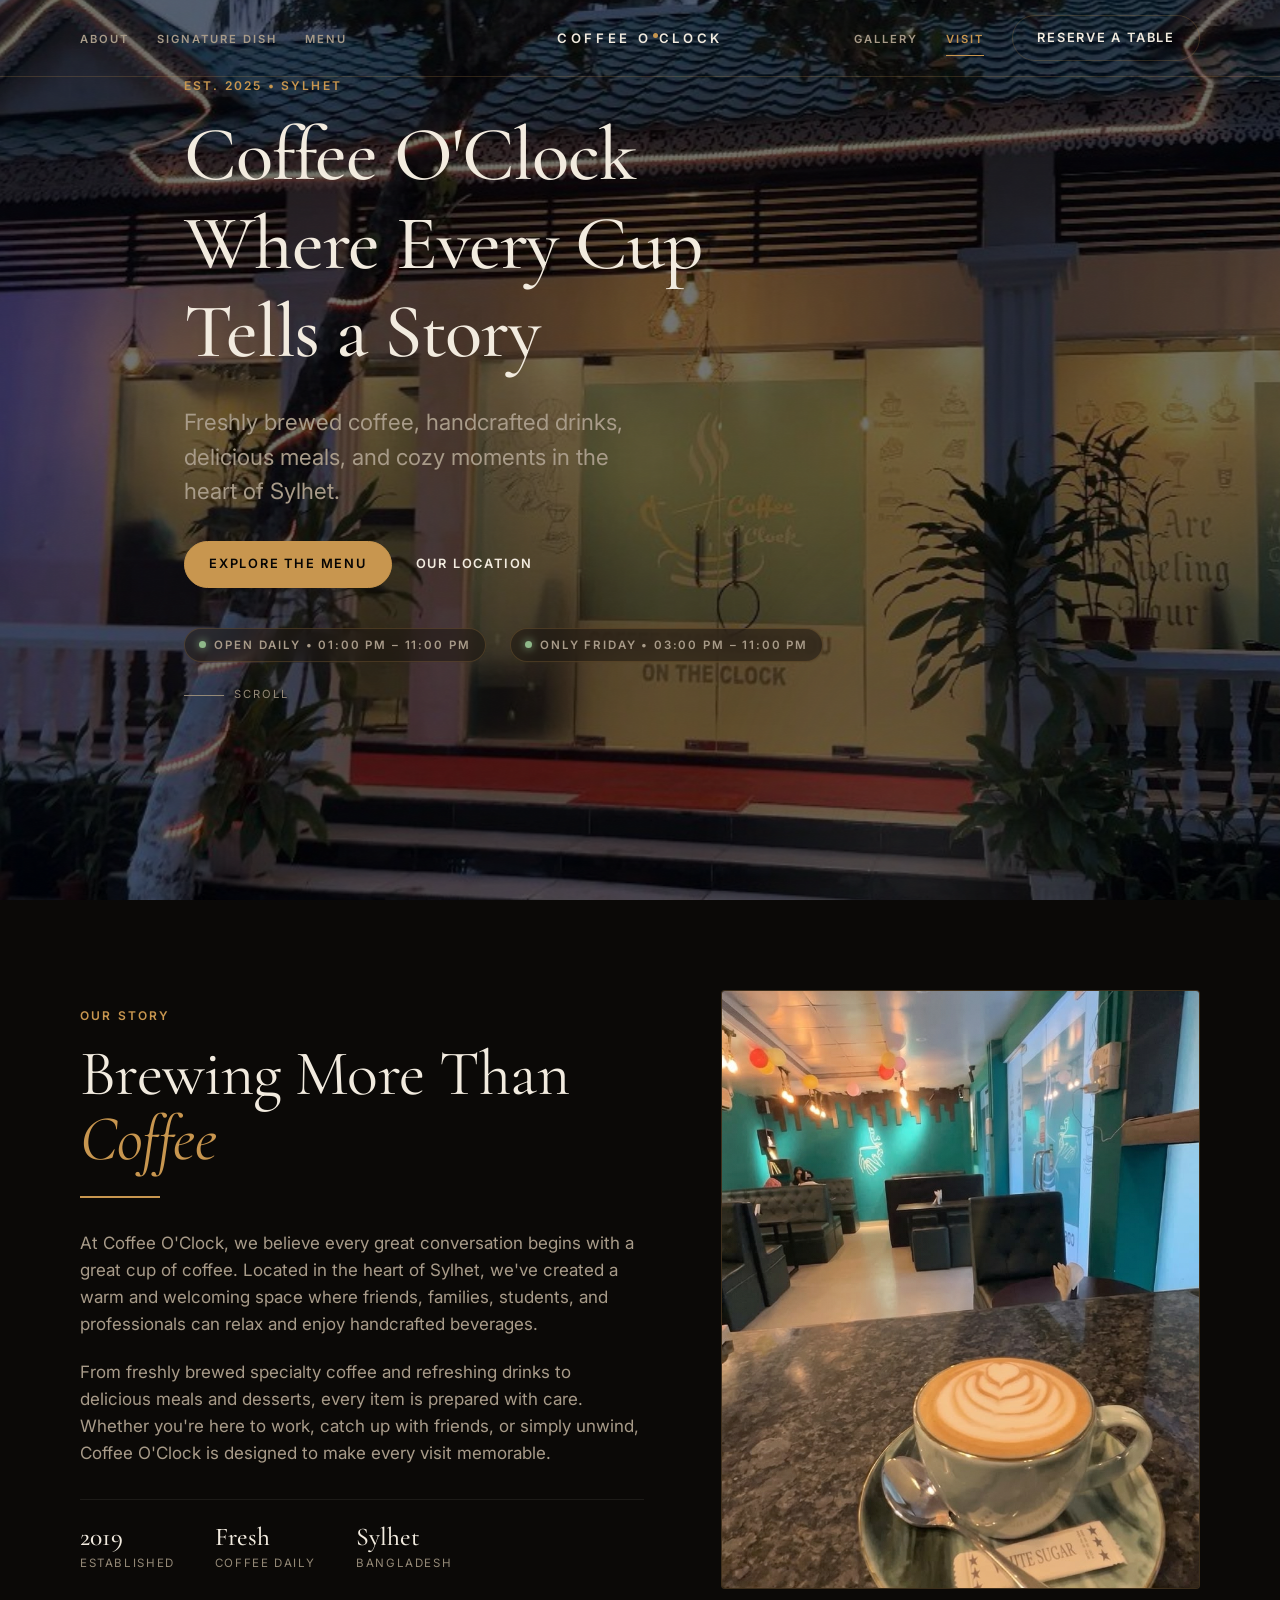
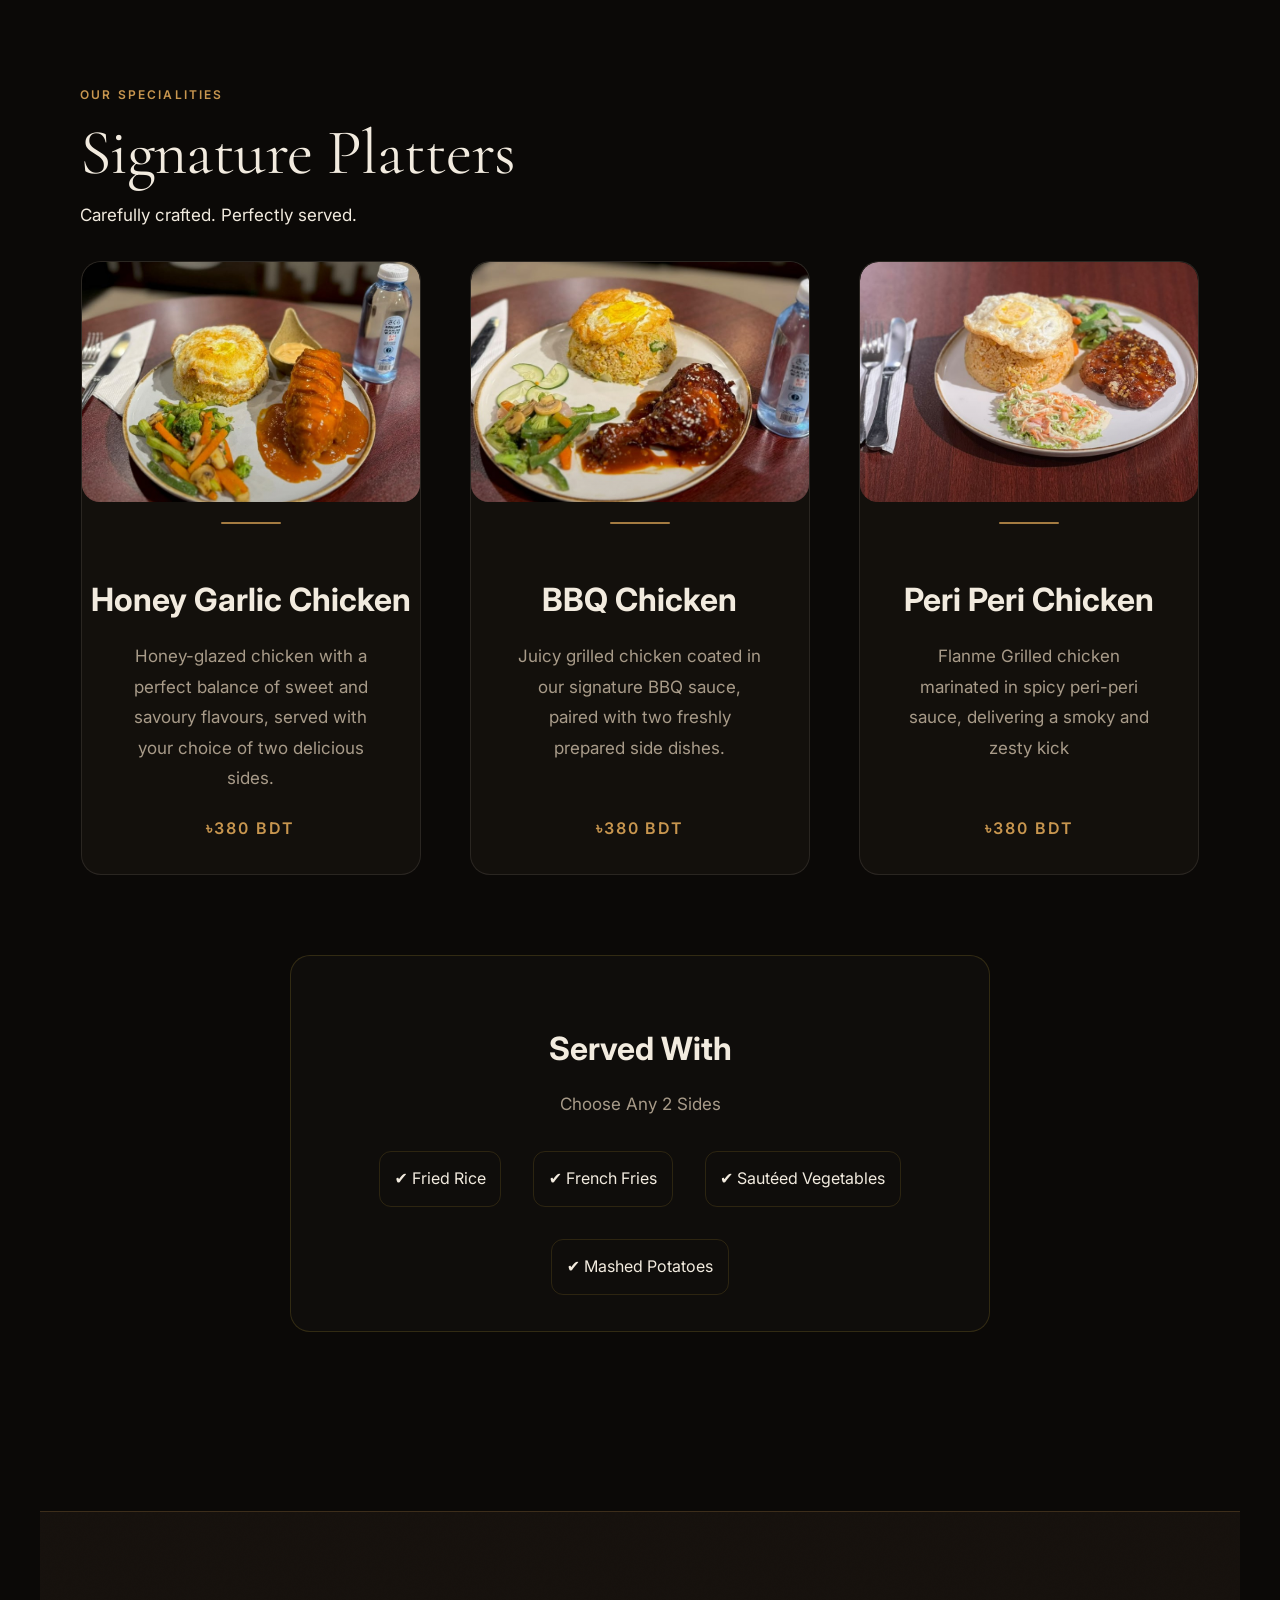
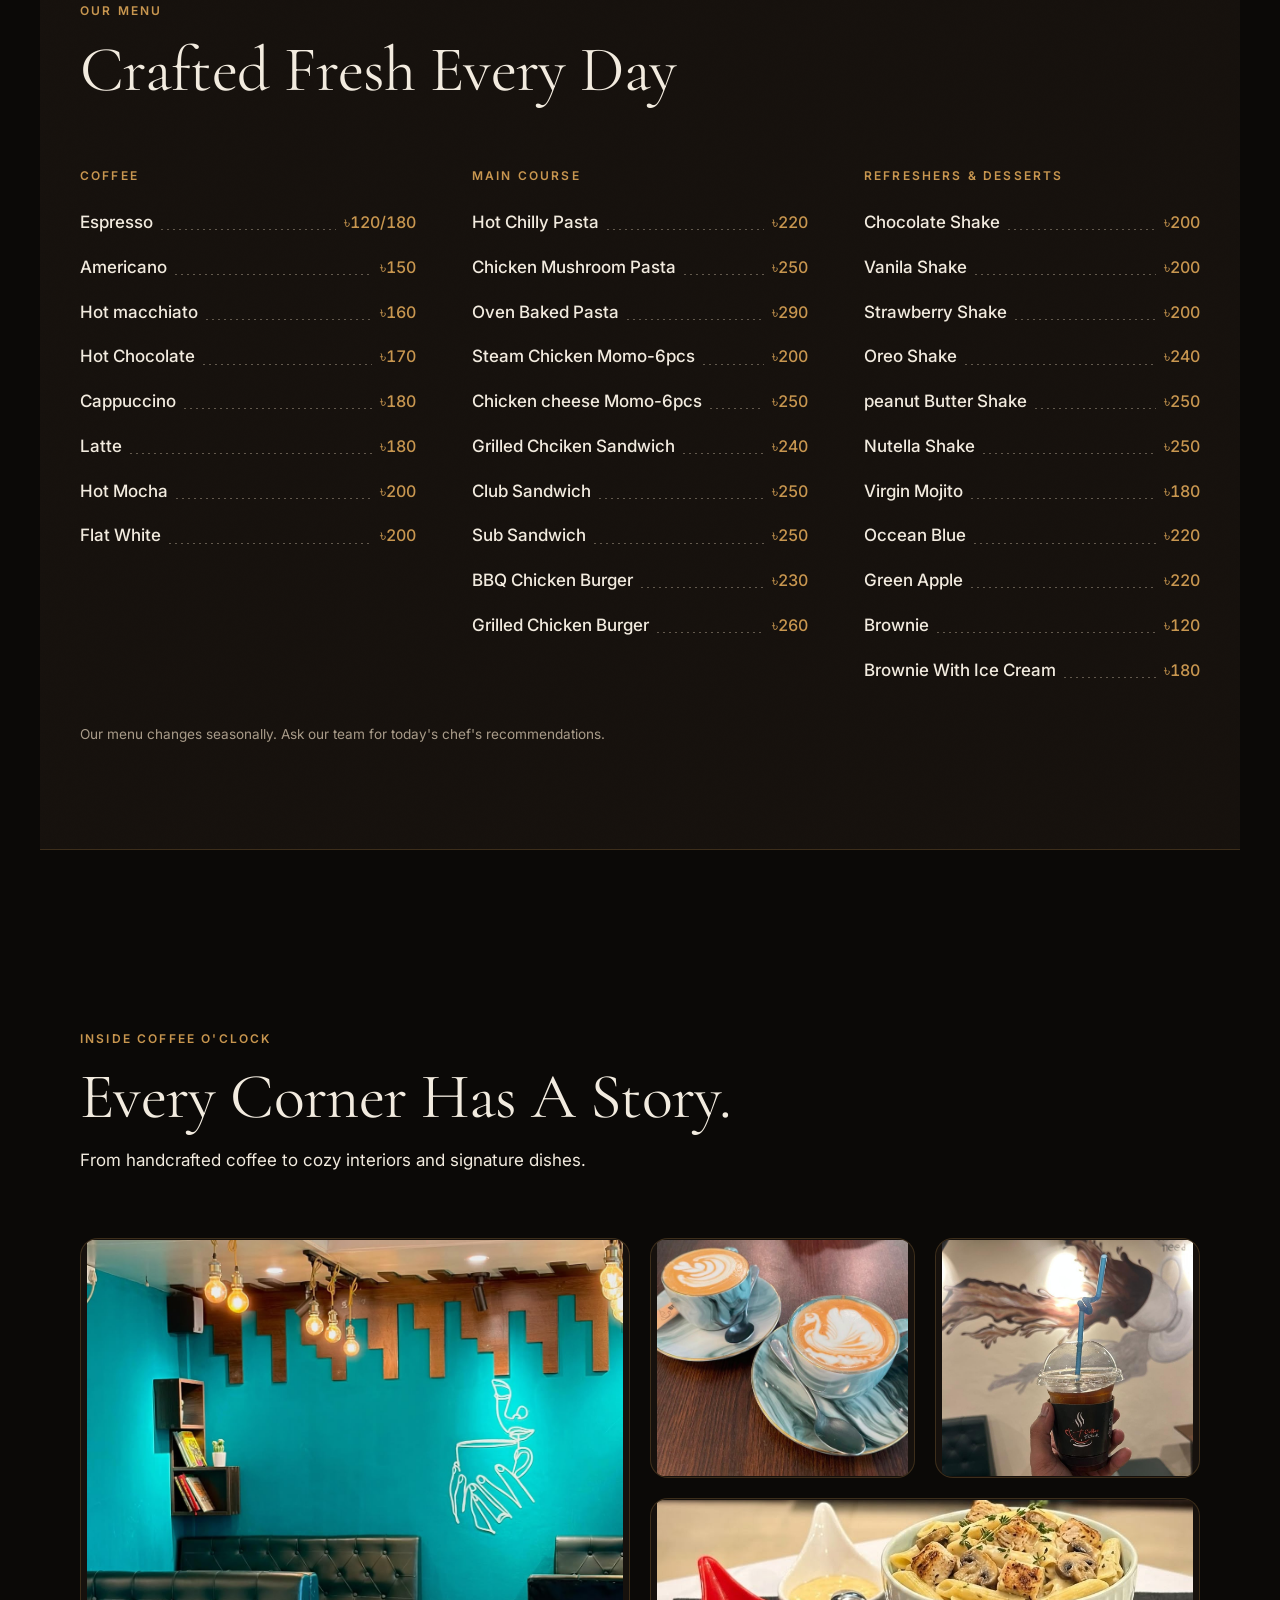
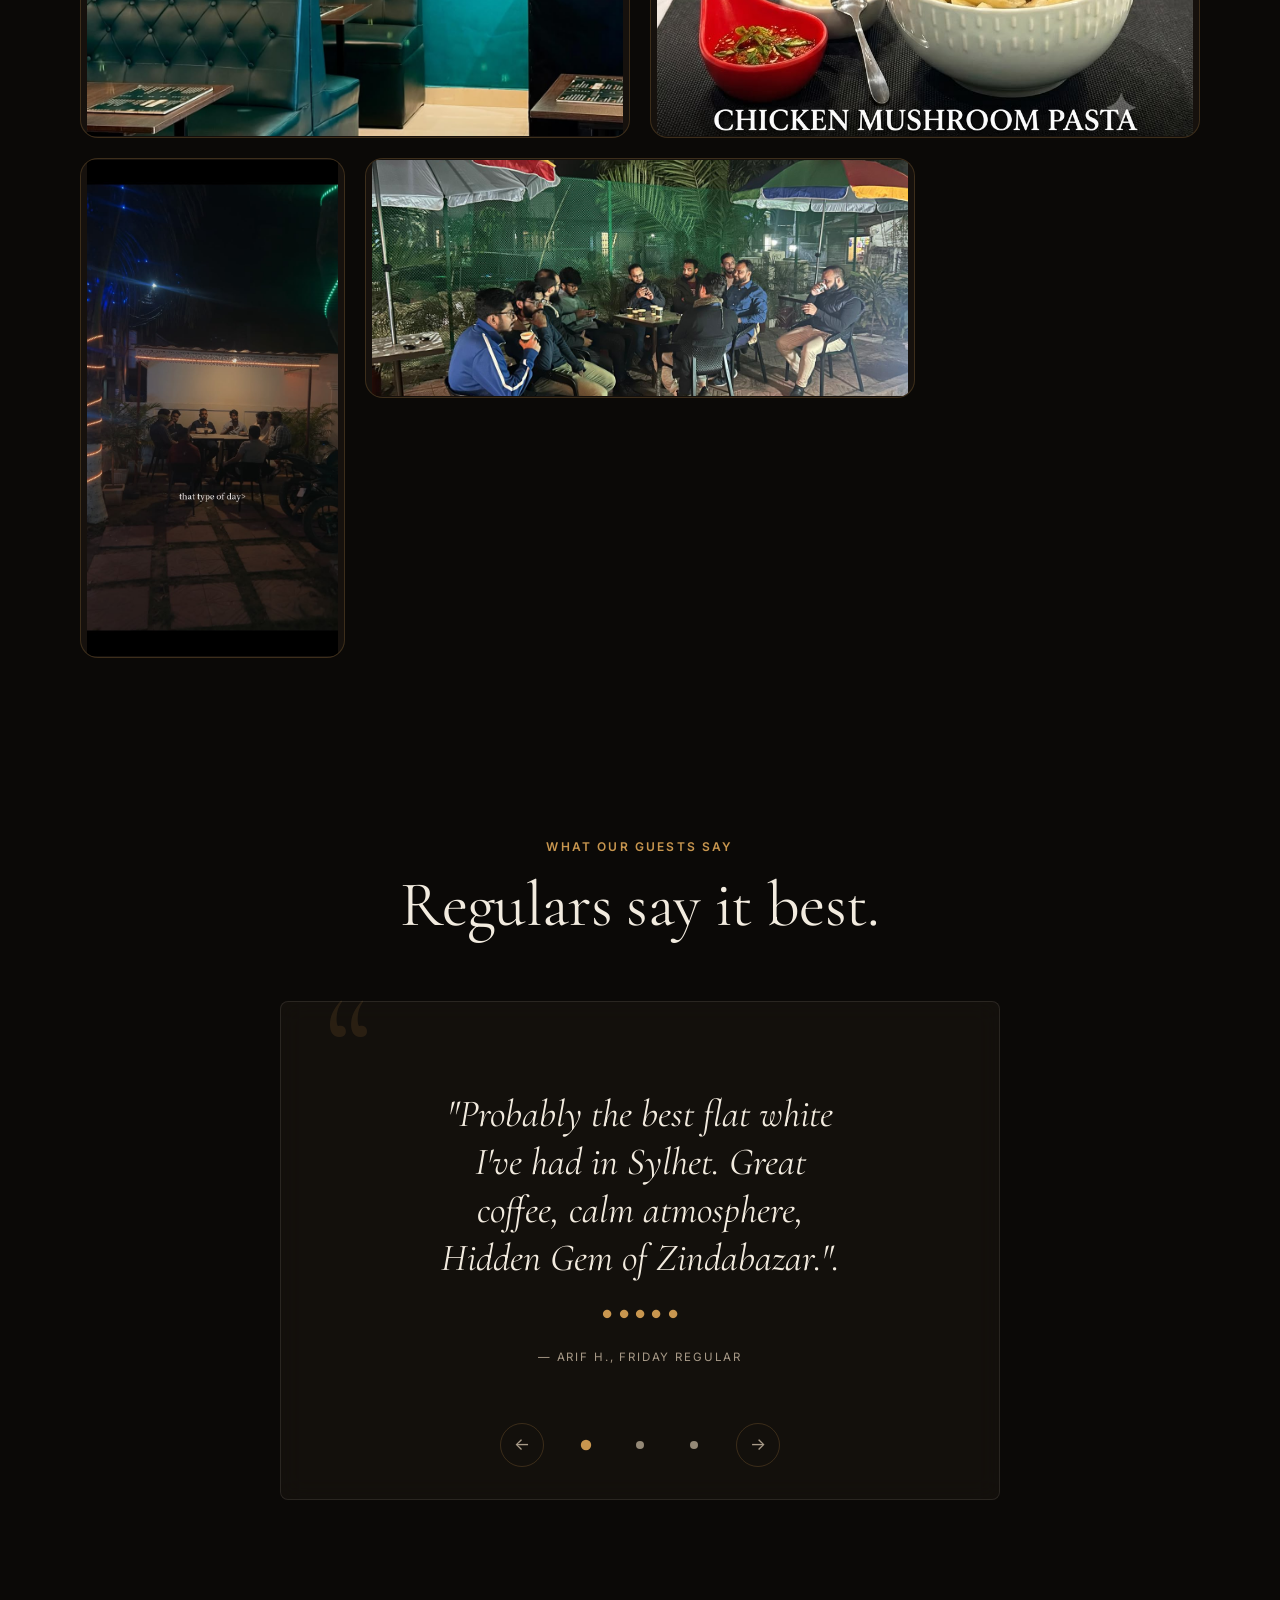
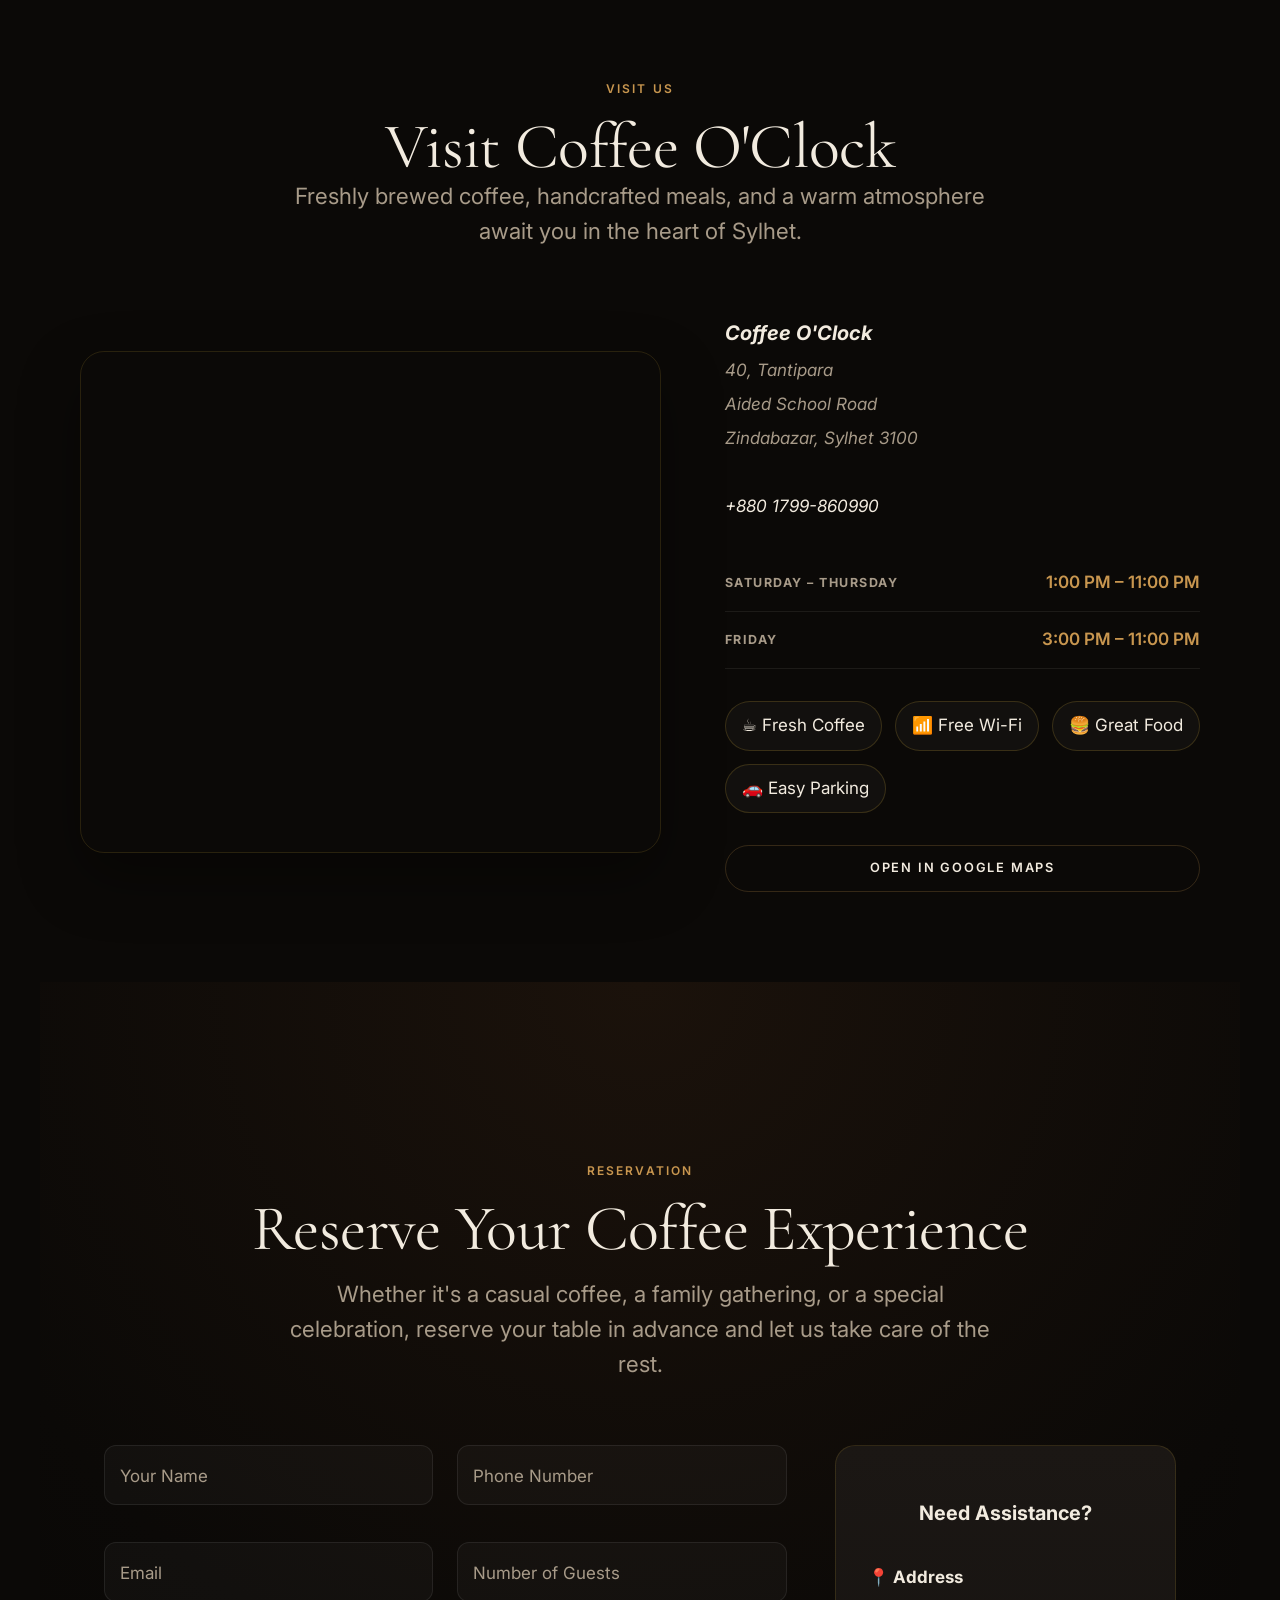
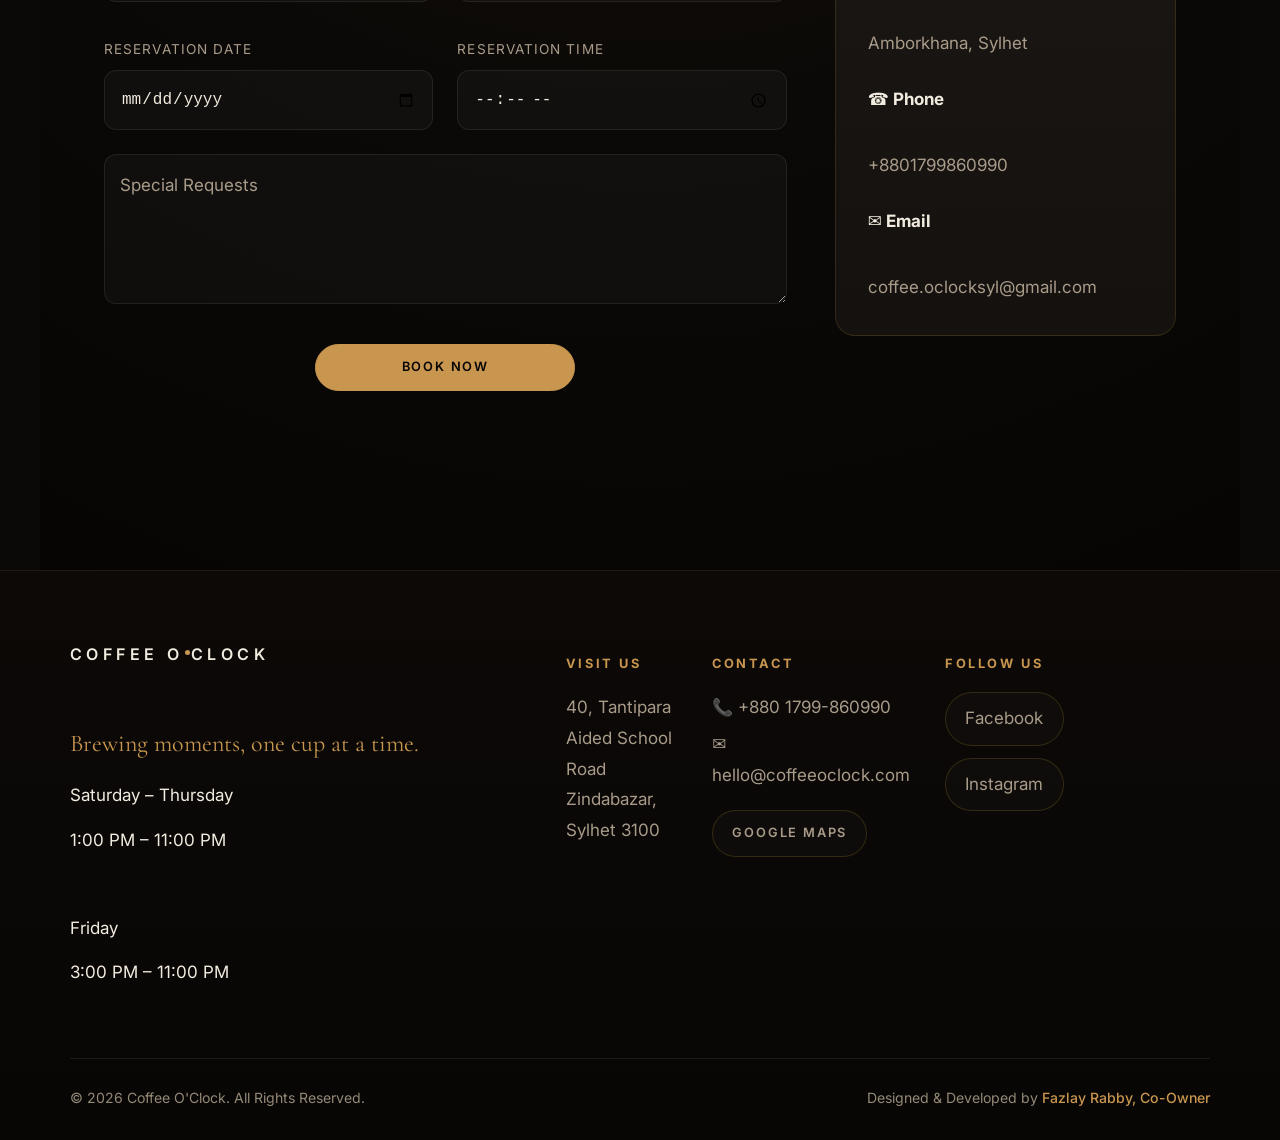
==== index.html @ 4a6258a3 "Add files via upload" ====
<!doctype html>
<html lang="en" class="no-js">

<head>
  <meta charset="utf-8">
  <meta name="viewport" content="width=device-width, initial-scale=1">

  <!-- Add 'js' class as early as possible so reveal styles only hide-before-reveal when JS is on -->
  <script>document.documentElement.classList.remove('no-js'); document.documentElement.classList.add('js');</script>
  <title>Coffee O'Clock — Single-Origin Slow Bar in Sylhet | Open Till 11:00 AM </title>
  <meta name="description"
    content="A low-light slow bar in Sylhet pouring single-origin coffee by hand. Espresso, reserve pour-overs, and pastry — open till 11:00am.">
  <meta name="keywords" content="coffee, single origin, espresso, pour over, slow bar, specialty coffee, café">
  <meta name="author" content="Coffee O'Clock">
  <meta name="robots" content="index,follow">
  <link rel="canonical" href="https://coffeeoclock.example/">
  <meta name="theme-color" content="#0B0907">

  <!-- Open Graph -->
  <meta property="og:type" content="website">
  <meta property="og:title" content="Coffee O'Clock — Single-Origin Slow Bar in Sylhet">
  <meta property="og:description"
    content="A low-light slow bar in Sylhet pouring single-origin coffee by hand. Espresso, reserve pour-overs, and pastry — open till midnight.">
  <meta property="og:site_name" content="Coffee O'Clock">
  <meta property="og:locale" content="en_US">
  <meta property="og:url" content="https://coffeeoclock.example/">
  <!-- OWNER: supply a same-origin social share image at this path (1200x630). No remote dependency embedded. -->
  <meta property="og:image" content="https://coffeeoclock.example/social-card.jpg">

  <!-- Twitter Card -->
  <meta name="twitter:card" content="summary_large_image">
  <meta name="twitter:title" content="Coffee O'Clock — Single-Origin Slow Bar in Sylhet">
  <meta name="twitter:description"
    content="A low-light slow bar in Sylhet pouring single-origin coffee by hand. Open till midnight.">
  <!-- OWNER: same image path as og:image -->
  <meta name="twitter:image" content="https://coffeeoclock.example/social-card.jpg">

  <!-- Fonts: preconnect required, single combined stylesheet -->
  <link rel="preconnect" href="https://fonts.googleapis.com">
  <link rel="preconnect" href="https://fonts.gstatic.com" crossorigin>
  <link rel="stylesheet"
    href="https://fonts.googleapis.com/css2?family=Cormorant+Garamond:ital,wght@0,300;0,400;0,500;1,400;1,500&family=Inter:wght@400;500;600&display=swap">

  <link rel="stylesheet" href="styles.css">
  <!-- JSON-LD structured data: CafeOrCoffeeShop. Hours mirror the visible table exactly. -->
  <script type="application/ld+json">
  {
    "@context": "https://schema.org",
    "@type": "CafeOrCoffeeShop",
    "name": "Coffee O'Clock",
    "image": "https://coffeeoclock.example/social-card.jpg",
    "url": "https://coffeeoclock.example/",
    "telephone": "01759796669",
    "priceRange": "$$",
    "servesCuisine": "Coffee",
    "address": {
      "@type": "PostalAddress",
      "streetAddress": " 40-Tantipara, Zindabazar, Sylhet",
      "addressLocality": "Sylhet",
      "addressRegion": "Zindabazar",
      "postalCode": "3100",
      "addressCountry": "Bangladesh"
    },
    "geo": {
      "@type": "GeoCoordinates",
      "latitude": 45.5202,
      "longitude": -122.6742
    },
    "openingHoursSpecification": [
      { "@type": "OpeningHoursSpecification", "dayOfWeek": ["Monday","Tuesday","Wednesday","Thursday"], "opens": "07:00", "closes": "24:00" },
      { "@type": "OpeningHoursSpecification", "dayOfWeek": "Friday", "opens": "07:00", "closes": "01:00" },
      { "@type": "OpeningHoursSpecification", "dayOfWeek": "Saturday", "opens": "08:00", "closes": "01:00" },
      { "@type": "OpeningHoursSpecification", "dayOfWeek": "Sunday", "opens": "08:00", "closes": "22:00" }
    ],
    "aggregateRating": {
      "@type": "AggregateRating",
      "ratingValue": "4.9",
      "reviewCount": "218"
    },
    "hasMenu": {
      "@type": "Menu",
      "hasMenuSection": [
        {
          "@type": "MenuSection",
          "name": "Espresso",
          "hasMenuItem": [
            { "@type": "MenuItem", "name": "Espresso", "offers": { "@type": "Offer", "price": "3.50", "priceCurrency": "USD" } },
            { "@type": "MenuItem", "name": "Cortado", "offers": { "@type": "Offer", "price": "4.00", "priceCurrency": "USD" } },
            { "@type": "MenuItem", "name": "Cappuccino", "offers": { "@type": "Offer", "price": "4.25", "priceCurrency": "USD" } },
            { "@type": "MenuItem", "name": "Amber Flat White", "offers": { "@type": "Offer", "price": "5.25", "priceCurrency": "USD" } }
          ]
        },
        {
          "@type": "MenuSection",
          "name": "Brew Bar",
          "hasMenuItem": [
            { "@type": "MenuItem", "name": "Batch Brew", "offers": { "@type": "Offer", "price": "3.75", "priceCurrency": "USD" } },
            { "@type": "MenuItem", "name": "Reserve Pour-Over", "offers": { "@type": "Offer", "price": "7.00", "priceCurrency": "USD" } },
            { "@type": "MenuItem", "name": "Cold Brew, 24-hour", "offers": { "@type": "Offer", "price": "5.00", "priceCurrency": "USD" } },
            { "@type": "MenuItem", "name": "Nitro Cold Brew", "offers": { "@type": "Offer", "price": "5.75", "priceCurrency": "USD" } }
          ]
        },
        {
          "@type": "MenuSection",
          "name": "Pastry",
          "hasMenuItem": [
            { "@type": "MenuItem", "name": "Cardamom Bun", "offers": { "@type": "Offer", "price": "4.50", "priceCurrency": "USD" } },
            { "@type": "MenuItem", "name": "Dark Chocolate Rye Cookie", "offers": { "@type": "Offer", "price": "3.50", "priceCurrency": "USD" } },
            { "@type": "MenuItem", "name": "Almond Croissant", "offers": { "@type": "Offer", "price": "4.75", "priceCurrency": "USD" } },
            { "@type": "MenuItem", "name": "Burnt Basque Cheesecake", "offers": { "@type": "Offer", "price": "6.00", "priceCurrency": "USD" } }
          ]
        }
      ]
    }
  }
  </script>
</head>

<body>
  <!-- Skip link: first focusable element -->
  <a class="skip-link" href="#main">Skip to content</a>

  <!-- ============================== NAV ============================== -->
  <header class="site-header" id="site-header">
    <nav class="nav" aria-label="Primary">
      <ul class="nav__links nav__links--left">
        <li><a class="nav__link" href="#about" data-spy="about">About</a></li>
        <li><a class="nav__link" href="#drinks" data-spy="drinks">Signature Dish</a></li>
        <li><a class="nav__link" href="#menu" data-spy="menu">Menu</a></li>
      </ul>

      <a class="wordmark" href="#hero" aria-label="Coffee O'Clock — home">
        COFFEE O<span class="wordmark__dot" aria-hidden="true"></span>CLOCK
      </a>

      <ul class="nav__links nav__links--right">
        <li><a class="nav__link" href="#gallery" data-spy="gallery">Gallery</a></li>
        <li><a class="nav__link" href="#location" data-spy="location">Visit</a></li>
        <li><a class="btn btn--ghost nav__cta" href="#contact">Reserve a table</a></li>
      </ul>

      <!-- Mobile hamburger -->
      <button class="hamburger" id="hamburger" aria-label="Main menu" aria-expanded="false" aria-controls="mobile-menu">
        <span class="hamburger__bar" aria-hidden="true"></span>
        <span class="hamburger__bar" aria-hidden="true"></span>
        <span class="hamburger__bar" aria-hidden="true"></span>
      </button>
    </nav>
  </header>

  <!-- Mobile menu overlay -->
  <div class="mobile-menu" id="mobile-menu" role="dialog" aria-modal="true" aria-label="Main menu" hidden>
    <nav class="mobile-menu__nav" aria-label="Mobile">
      <a class="mobile-menu__link" href="#about">About</a>
      <a class="mobile-menu__link" href="#drinks">Drinks</a>
      <a class="mobile-menu__link" href="#menu">Menu</a>
      <a class="mobile-menu__link" href="#gallery">Gallery</a>
      <a class="mobile-menu__link" href="#location">Visit</a>
      <a class="btn btn--ghost mobile-menu__cta" href="#contact">Reserve a table</a>
    </nav>
  </div>

  <main id="main">
    <!-- ============================== HERO ============================== -->
    <section class="hero" id="hero" aria-labelledby="hero-title">
      <!-- OWNER: drop a full-bleed low-key photo of a backlit espresso pour as a fixed bg layer
           BEHIND .hero__grain (e.g. add a .hero__photo div with background-image); keep the grain on top -->
      <div class="hero__bg" aria-hidden="true">
        <div class="hero__floor"></div>
        <div class="hero__bloom" data-parallax="0.18"></div>
        <div class="hero__steam" data-parallax="0.42"></div>
        <div class="hero__grain"></div>
      </div>

      <div class="hero__inner" data-parallax="1">
        <p class="eyebrow reveal">EST. 2025 • SYLHET</p>
        <h1 class="hero__title" id="hero-title">

          <span class="reveal" style="--i:1">
            <span>Coffee O'Clock</span>
            <span>Where Every Cup</span>
            <span>Tells a Story</span>

        </h1>
        <p class="hero__lead lead reveal" style="--i:3">
          Freshly brewed coffee, handcrafted drinks, delicious meals,
          and cozy moments in the heart of Sylhet.
        </p>
        <div class="hero__actions reveal" style="--i:5">
          <a class="btn btn--fill" href="#menu">Explore the menu</a>
          <a class="btn btn--underline" href="#location">Our Location</a>
        </div>
        <div class="hero__cue reveal" style="--i:6">
          <span class="status-pill"><span class="status-pill__dot" aria-hidden="true"></span>Open Daily • 01:00 PM –
            11:00 PM </span>
          <span class="status-pill"><span class="status-pill__dot" aria-hidden="true"></span>Only Friday • 03:00 PM –
            11:00 PM </span>
          <span class="scroll-cue"><span class="scroll-cue__line" aria-hidden="true"></span>Scroll</span>
        </div>
      </div>
    </section>

    <!-- ============================== ABOUT ============================== -->
    <section class="about section" id="about" aria-labelledby="about-title">
      <div class="about__grid">
        <div class="about__text">
          <p class="eyebrow reveal">OUR STORY</p>
          <h2 class="about__title h2 reveal" id="about-title">
            Brewing More Than <em class="accent">Coffee</em>
          </h2>
          <div class="about__divider reveal"></div>
          <p class="body reveal">
            At Coffee O'Clock, we believe every great conversation begins with a great cup of coffee. Located in the
            heart of Sylhet, we've created a warm and welcoming space where friends, families, students, and
            professionals can relax and enjoy handcrafted beverages.
          </p>
          <p class="body reveal">
            From freshly brewed specialty coffee and refreshing drinks to delicious meals and desserts, every item is
            prepared with care. Whether you're here to work, catch up with friends, or simply unwind, Coffee O'Clock is
            designed to make every visit memorable.
          </p>
          <ul class="about__stats reveal">

            <li>
              <span class="about__stat-num">2019</span>
              <span class="about__stat-label">Established</span>
            </li>

            <li>
              <span class="about__stat-num">Fresh</span>
              <span class="about__stat-label">Coffee Daily</span>
            </li>

            <li>
              <span class="about__stat-num">Sylhet</span>
              <span class="about__stat-label">Bangladesh</span>
            </li>

          </ul>
        </div>

        <!-- OWNER: replace .about__plate gradient stack with a real interior/barista photo; keep the gold hairline frame -->
        <figure class="about__plate reveal" role="img"
          aria-label="Latte art swirling in a cup beneath the low bar light, steam catching a rim of gold.">
          <img src="images/interior .jpeg" alt="Coffee O'Clock Interior">
          <div class="about__plate-rim" aria-hidden="true"></div>
          <div class="about__plate-grain" aria-hidden="true"></div>
        </figure>
      </div>
    </section>

    <!-- ============================== SIGNATURE PLATTERS ============================== -->

    <section class="drinks section" id="drinks" aria-labelledby="drinks-title">

      <header class="section-head reveal">

        <p class="eyebrow">OUR SPECIALITIES</p>

        <h2 class="h2" id="drinks-title">
          Signature Platters
        </h2>

        <p class="section-subtitle">
          Carefully crafted. Perfectly served.
        </p>

      </header>

      <div class="platter-grid">

        <!-- Honey Garlic Chicken -->

        <article class="platter-card reveal">

          <div class="platter-image">
            <img src="images/honey-garlic.jpeg" alt="Honey Garlic Chicken">
          </div>

          <div class="platter-line"></div>

          <h3>Honey Garlic Chicken</h3>

          <p>
            Honey-glazed chicken with a perfect balance of sweet and savoury flavours, served with your choice of two
            delicious sides.
          </p>

          <span class="price">৳380 BDT</span>

        </article>

        <!-- BBQ Chicken -->

        <article class="platter-card reveal">

          <div class="platter-image">
            <img src="images\bbq.jpeg" alt="BBQ Chicken">
          </div>

          <div class="platter-line"></div>

          <h3>BBQ Chicken</h3>

          <p>
            Juicy grilled chicken coated in our signature BBQ sauce, paired with two freshly prepared side dishes.
          </p>

          <span class="price">৳380 BDT</span>

        </article>

        <!-- Peri Peri Chicken -->

        <article class="platter-card reveal">

          <div class="platter-image">
            <img src="images\peri-peri.jpeg" alt="Crispy Chicken Platter">
          </div>

          <div class="platter-line"></div>

          <h3>Peri Peri Chicken</h3>

          <p>
            Flanme Grilled chicken marinated in spicy peri-peri sauce, delivering a smoky and zesty kick
          </p>

          <span class="price">৳380 BDT</span>

        </article>

      </div>

      <div class="platter-extra reveal">

        <h3>Served With</h3>

        <p>Choose Any 2 Sides</p>

        <ul>

          <li>✔ Fried Rice</li>

          <li>✔ French Fries</li>

          <li>✔ Sautéed Vegetables</li>

          <li>✔ Mashed Potatoes</li>

        </ul>

      </div>

    </section>




    <!-- ============================== MENU ============================== -->
    <section class="menu section" id="menu" aria-labelledby="menu-title">
      <div class="menu__panel">
        <header class="section-head">
          <p class="eyebrow reveal">OUR MENU</p>
          <h2 class="h2 reveal" id="menu-title"> Crafted Fresh Every Day</h2>
        </header>

        <div class="menu__groups">
          <div class="menu__group reveal">

            <h3 class="menu__group-label eyebrow">
              Coffee
            </h3>

            <ul class="menu__list">

              <li class="menu__row">
                <span class="menu__item">Espresso</span>
                <span class="menu__leader"></span>
                <span class="menu__price price">৳120/180</span>
              </li>

              <li class="menu__row">
                <span class="menu__item">Americano</span>
                <span class="menu__leader"></span>
                <span class="menu__price price">৳150</span>
              </li>
              <li class="menu__row">
                <span class="menu__item">Hot macchiato</span>
                <span class="menu__leader"></span>
                <span class="menu__price price">৳160</span>
              </li>
              <li class="menu__row">
                <span class="menu__item">Hot Chocolate</span>
                <span class="menu__leader"></span>
                <span class="menu__price price">৳170</span>
              </li>

              <li class="menu__row">
                <span class="menu__item">Cappuccino</span>
                <span class="menu__leader"></span>
                <span class="menu__price price">৳180</span>
              </li>

              <li class="menu__row">
                <span class="menu__item">Latte</span>
                <span class="menu__leader"></span>
                <span class="menu__price price">৳180</span>
              </li>
              <li class="menu__row">
                <span class="menu__item">Hot Mocha</span>
                <span class="menu__leader"></span>
                <span class="menu__price price">৳200</span>
              </li>
              <li class="menu__row">
                <span class="menu__item">Flat White</span>
                <span class="menu__leader"></span>
                <span class="menu__price price">৳200</span>
              </li>
            </ul>

          </div>
          <div class="menu__group reveal" style="--i:1">

            <h3 class="menu__group-label eyebrow">
              Main Course
            </h3>

            <ul class="menu__list">

              <li class="menu__row">
                <span class="menu__item">Hot Chilly Pasta</span>
                <span class="menu__leader"></span>
                <span class="menu__price price">৳220</span>
              </li>
              <li class="menu__row">
                <span class="menu__item">Chicken Mushroom Pasta</span>
                <span class="menu__leader"></span>
                <span class="menu__price price">৳250</span>
              </li>
              <li class="menu__row">
                <span class="menu__item">Oven Baked Pasta</span>
                <span class="menu__leader"></span>
                <span class="menu__price price">৳290</span>
              </li>

              <li class="menu__row">
                <span class="menu__item">Steam Chicken Momo-6pcs</span>
                <span class="menu__leader"></span>
                <span class="menu__price price">৳200</span>
              </li>
              <li class="menu__row">
                <span class="menu__item">Chicken cheese Momo-6pcs</span>
                <span class="menu__leader"></span>
                <span class="menu__price price">৳250</span>
              </li>
              <li class="menu__row">
                <span class="menu__item">Grilled Chciken Sandwich</span>
                <span class="menu__leader"></span>
                <span class="menu__price price">৳240</span>
              </li>
              <li class="menu__row">
                <span class="menu__item">Club Sandwich</span>
                <span class="menu__leader"></span>
                <span class="menu__price price">৳250</span>
              </li>
              <li class="menu__row">
                <span class="menu__item">Sub Sandwich</span>
                <span class="menu__leader"></span>
                <span class="menu__price price">৳250</span>
              </li>

              <li class="menu__row">
                <span class="menu__item">BBQ Chicken Burger</span>
                <span class="menu__leader"></span>
                <span class="menu__price price">৳230</span>
              </li>

              <li class="menu__row">
                <span class="menu__item">Grilled Chicken Burger</span>
                <span class="menu__leader"></span>
                <span class="menu__price price">৳260</span>
              </li>

            </ul>

          </div>

          <div class="menu__group reveal" style="--i:2">

            <h3 class="menu__group-label eyebrow">
              Refreshers & Desserts
            </h3>

            <ul class="menu__list">

              <li class="menu__row">
                <span class="menu__item">Chocolate Shake</span>
                <span class="menu__leader"></span>
                <span class="menu__price price">৳200</span>
              </li>

              <li class="menu__row">
                <span class="menu__item">Vanila Shake</span>
                <span class="menu__leader"></span>
                <span class="menu__price price">৳200</span>
              </li>

              <li class="menu__row">
                <span class="menu__item">Strawberry Shake</span>
                <span class="menu__leader"></span>
                <span class="menu__price price">৳200</span>
              </li>

              <li class="menu__row">
                <span class="menu__item">Oreo Shake</span>
                <span class="menu__leader"></span>
                <span class="menu__price price">৳240</span>
              </li>
              <li class="menu__row">
                <span class="menu__item">peanut Butter Shake</span>
                <span class="menu__leader"></span>
                <span class="menu__price price">৳250</span>
              </li>
              <li class="menu__row">
                <span class="menu__item">Nutella Shake</span>
                <span class="menu__leader"></span>
                <span class="menu__price price">৳250</span>
              </li>
              <li class="menu__row">
                <span class="menu__item">Virgin Mojito</span>
                <span class="menu__leader"></span>
                <span class="menu__price price">৳180</span>
              </li>
              <li class="menu__row">
                <span class="menu__item">Occean Blue</span>
                <span class="menu__leader"></span>
                <span class="menu__price price">৳220</span>
              </li>
              <li class="menu__row">
                <span class="menu__item">Green Apple</span>
                <span class="menu__leader"></span>
                <span class="menu__price price">৳220</span>
              </li>
              <li class="menu__row">
                <span class="menu__item">Brownie</span>
                <span class="menu__leader"></span>
                <span class="menu__price price">৳120</span>
              </li>
              <li class="menu__row">
                <span class="menu__item">Brownie With Ice Cream</span>
                <span class="menu__leader"></span>
                <span class="menu__price price">৳180</span>
              </li>
            </ul>
          </div>
        </div>
        <p class="menu__note caption reveal">
          Our menu changes seasonally. Ask our team for today's chef's recommendations.
        </p>
      </div>
    </section>

    <!-- ============================== GALLERY ============================== -->
    <section class="gallery section" id="gallery" aria-labelledby="gallery-title">
      <header class="section-head">
        <p class="eyebrow reveal">INSIDE COFFEE O'CLOCK</p>

        <h2 class="h2 reveal" id="gallery-title">
          Every Corner Has A Story.
        </h2>

        <p class="section-subtitle reveal">
          From handcrafted coffee to cozy interiors and signature dishes.
        </p>
      </header>

      <!-- OWNER: replace each .tile__img background with a real photo; alt text already descriptive -->
      <ul class="gallery__grid">
        <li class="tile tile--a reveal" style="--i:1">
          <button class="tile__btn" type="button" data-caption="Espresso pulling under the bar lamp"
            aria-label="View image: Espresso pulling under the bar lamp">
            <img src="images\inside-seating .jpeg" alt="Coffee O'Clock Interior" class="tile__img">
            <span class="tile__tick" aria-hidden="true"></span>
            <span class="tile__caption">Warm & Cozy Interior</span>
          </button>
        </li>
        <li class="tile tile--b reveal" style="--i:2">
          <button class="tile__btn" type="button" data-caption="Single-origin beans, resting"
            aria-label="View image: Single-origin beans, resting">
            <img src="images\latte.jpeg" alt="Latte Art" class="tile__img">
            <span class="tile__tick" aria-hidden="true"></span>
            <span class="tile__caption">Handcrafted Latte Art</span>
          </button>
        </li>
        <li class="tile tile--c reveal" style="--i:3">
          <button class="tile__btn" type="button" data-caption="Steam rising off a fresh pour"
            aria-label="View image: Steam rising off a fresh pour">
            <img src="images\hocus-pocus.jpeg" alt="Coffee Cup" class="tile__img">
            <span class="tile__tick" aria-hidden="true"></span>
            <span class="tile__caption">Signature Coffee Graffiti</span>
          </button>
        </li>
        <li class="tile tile--d reveal" style="--i:4">
          <button class="tile__btn" type="button" data-caption="Latte art, the moment it sets"
            aria-label="View image: Latte art, the moment it sets">
            <img src="images/mushroom-pasta.jpeg" alt="Chicken Mushroom Pasta" class="tile__img">
            <span class="tile__tick" aria-hidden="true"></span>
            <span class="tile__caption">Customer Favourite</span>
          </button>
        </li>
        <li class="tile tile--e reveal" style="--i:5">
          <button class="tile__btn" type="button" data-caption="The slow bar at midnight"
            aria-label="View image: The slow bar at midnight">
            <img src="images\kk.jpeg" alt="Coffee O'Clock Exterior" class="tile__img">
            <span class="tile__tick" aria-hidden="true"></span>
            <span class="tile__caption">Coffee O'Clock, Sylhet</span>
          </button>
        </li>
        <li class="tile tile--f reveal" style="--i:6">
          <button class="tile__btn" type="button" data-caption="Brushed portafilter, locked and loaded"
            aria-label="View image: Brushed portafilter, locked and loaded">
            <img src="images/BC.jpeg" alt="Outdoor Seating" class="tile__img">
            <span class="tile__tick" aria-hidden="true"></span>
            <span class="tile__caption">Outdoor Seating</span>
          </button>
        </li>
      </ul>
    </section>

    <!-- ============================== REVIEWS ============================== -->
    <section class="reviews section" id="reviews" aria-labelledby="reviews-title">
      <header class="section-head">
        <p class="eyebrow reveal">WHAT OUR GUESTS SAY</p>
        <h2 class="h2 reveal" id="reviews-title">Regulars say it best.</h2>
      </header>

      <div class="reviews__stage reveal" aria-live="off">
        <span class="reviews__mark" aria-hidden="true">&ldquo;</span>

        <figure class="review is-active" data-review>
          <blockquote class="review__quote">"Probably the best flat white I've had in Sylhet. Great coffee, calm
            atmosphere, Hidden Gem of Zindabazar.".</blockquote>
          <div class="review__rating" role="img" aria-label="Rated 5 out of 5">
            <span aria-hidden="true">&#9679;</span><span aria-hidden="true">&#9679;</span><span
              aria-hidden="true">&#9679;</span><span aria-hidden="true">&#9679;</span><span
              aria-hidden="true">&#9679;</span>
          </div>
          <figcaption class="review__cite">— Arif H., Friday regular</figcaption>
        </figure>

        <figure class="review" data-review>
          <blockquote class="review__quote">"Came for coffee, stayed for the pasta. Everything tasted fresh and the
            portions were generous. Definitely coming back."</blockquote>
          <div class="review__rating" role="img" aria-label="Rated 5 out of 5">
            <span aria-hidden="true">&#9679;</span><span aria-hidden="true">&#9679;</span><span
              aria-hidden="true">&#9679;</span><span aria-hidden="true">&#9679;</span><span
              aria-hidden="true">&#9679;</span>
          </div>
          <figcaption class="review__cite">— Nafisa R., womens hosp.</figcaption>
        </figure>

        <figure class="review" data-review>
          <blockquote class="review__quote">"Perfect place to catch up with friends or get some work done. Cozy seating,
            good music, and consistently great coffee."</blockquote>
          <div class="review__rating" role="img" aria-label="Rated 5 out of 5">
            <span aria-hidden="true">&#9679;</span><span aria-hidden="true">&#9679;</span><span
              aria-hidden="true">&#9679;</span><span aria-hidden="true">&#9679;</span><span
              aria-hidden="true">&#9679;</span>
          </div>
          <figcaption class="review__cite">— Sami A., Leading university</figcaption>
        </figure>

        <div class="reviews__controls">
          <button class="reviews__arrow" type="button" data-rev-prev aria-label="Previous review">&#8592;</button>
          <div class="reviews__dots" role="group" aria-label="Choose a review">
            <button class="reviews__dot is-active" type="button" aria-current="true" aria-label="Review 1"></button>
            <button class="reviews__dot" type="button" aria-label="Review 2"></button>
            <button class="reviews__dot" type="button" aria-label="Review 3"></button>
          </div>
          <button class="reviews__arrow" type="button" data-rev-next aria-label="Next review">&#8594;</button>
        </div>
      </div>
    </section>



    <!-- ============================== LOCATION ============================== -->
    <section class="location section" id="location" aria-labelledby="location-title">

      <div class="location__header reveal">
        <p class="eyebrow">VISIT US</p>

        <h2 class="h2" id="location-title">
          Visit Coffee O'Clock
        </h2>

        <p class="lead">
          Freshly brewed coffee, handcrafted meals, and a warm atmosphere await you in the heart of Sylhet.
        </p>
      </div>

      <div class="location__grid">

        <!-- LEFT -->
        <div class="location__map reveal">

          <iframe
            src="https://www.google.com/maps/embed?pb=!1m18!1m12!1m3!1d452.37755350433247!2d91.86957009136677!3d24.897284816937585!2m3!1f0!2f0!3f0!3m2!1i1024!2i768!4f13.1!3m3!1m2!1s0x3750550070f324ff%3A0x9f71f009d7ed0bba!2sCoffee%20O&#39;clock!5e0!3m2!1sen!2sbd!4v1783497508928!5m2!1sen!2sbd"
            loading="lazy" allowfullscreen referrerpolicy="strict-origin-when-cross-origin">
          </iframe>

        </div>

        <!-- RIGHT -->
        <div class="location__info reveal">

          <address class="location__address">

            <strong>Coffee O'Clock</strong><br>

            40, Tantipara<br>

            Aided School Road<br>

            Zindabazar, Sylhet 3100

            <br><br>

            <a class="link-underline" href="tel:+8801799860990">
              +880 1799-860990
            </a>

          </address>

          <table class="hours">

            <tbody>

              <tr>
                <th>Saturday – Thursday</th>
                <td>1:00 PM – 11:00 PM</td>
              </tr>

              <tr>
                <th>Friday</th>
                <td>3:00 PM – 11:00 PM</td>
              </tr>

            </tbody>

          </table>

          <div class="location__features">

            <span>☕ Fresh Coffee</span>

            <span>📶 Free Wi-Fi</span>

            <span>🍔 Great Food</span>

            <span>🚗 Easy Parking</span>

          </div>

          <a class="btn btn--ghost" href="https://maps.app.goo.gl/CH1LKbog1hr35E3c9" target="_blank" rel="noopener">

            Open in Google Maps

          </a>

        </div>

      </div>

    </section>

    <!-- ============================== CONTACT ============================== -->
    <section class="contact section" id="contact" aria-labelledby="contact-title">
      <div class="contact__inner">

        <p class="eyebrow reveal">
          RESERVATION
        </p>

        <h2 class="h2 reveal" id="contact-title">
          Reserve Your Coffee Experience
        </h2>

        <p class="lead reveal">
          Whether it's a casual coffee, a family gathering, or a special celebration,
          reserve your table in advance and let us take care of the rest.
        </p>

        <div class="contact__content">

          <!-- Reservation Form -->
          <form class="contact__form reveal" id="contact-form" novalidate>

            <div class="field">
              <input class="field__input" type="text" id="f-name" name="name" placeholder=" " autocomplete="name"
                aria-describedby="err-name">
              <label class="field__label" for="f-name">Your Name</label>
              <p class="field__error" id="err-name" role="alert"></p>
            </div>

            <div class="field">
              <input class="field__input" type="tel" id="f-phone" name="phone" placeholder=" ">
              <label class="field__label" for="f-phone">Phone Number</label>
            </div>

            <div class="field">
              <input class="field__input" type="email" id="f-email" name="email" placeholder=" " autocomplete="email"
                aria-describedby="err-email">
              <label class="field__label" for="f-email">Email</label>
              <p class="field__error" id="err-email" role="alert"></p>
            </div>

            <div class="field">
              <input class="field__input" type="number" id="f-guests" name="guests" min="1" max="20" placeholder=" ">
              <label class="field__label" for="f-guests">Number of Guests</label>
            </div>

            <div class="field">
              <label for="f-date">Reservation Date</label>
              <input class="field__input" type="date" id="f-date" name="date">
            </div>

            <div class="field">
              <label for="f-time">Reservation Time</label>
              <input class="field__input" type="time" id="f-time" name="time">
            </div>

            <div class="field field--full">
              <textarea class="field__input field__input--area" id="f-message" name="message" rows="4"
                placeholder=" "></textarea>

              <label class="field__label" for="f-message">
                Special Requests
              </label>
            </div>

            <button class="btn btn--fill contact__submit" type="submit">
              Book Now
            </button>

          </form>

          <!-- Contact Card -->
          <aside class="contact__card reveal">

            <h3>Need Assistance?</h3>

            <div class="contact__info">

              <p><strong>📍 Address</strong><br>
                Amborkhana, Sylhet
              </p>

              <p><strong>☎ Phone</strong><br>
                +8801799860990
              </p>

              <p><strong>✉ Email</strong><br>
                coffee.oclocksyl@gmail.com
              </p>



            </div>

          </aside>

        </div>

        <div class="contact__success" id="contact-success" role="status" aria-live="polite" hidden>

          <p class="contact__success-text">
            Thank you! We've received your reservation request.
            Our team will contact you shortly to confirm your booking.
            See you soon at Coffee O'Clock ☕
          </p>

        </div>

      </div>
    </section>

    <!-- ============================== FOOTER ============================== -->
    <footer class="footer" id="footer">

      <div class="footer__inner">

        <div class="footer__top">

          <div class="footer__brand">

            <a class="wordmark footer__wordmark" href="#hero">
              COFFEE O<span class="wordmark__dot"></span>CLOCK
            </a>

            <p class="footer__tagline">
              Brewing moments, one cup at a time.
            </p>

            <p>Saturday – Thursday</p>
            <p>1:00 PM – 11:00 PM</p>

            <br>

            <p>Friday</p>
            <p>3:00 PM – 11:00 PM</p>

          </div>

          <div class="footer__links">

            <div class="footer__col">

              <h3>Visit Us</h3>

              <p>
                40, Tantipara<br>
                Aided School Road<br>
                Zindabazar, Sylhet 3100
              </p>

            </div>

            <div class="footer__col">

              <h3>Contact</h3>

              <p>
                📞 +880 1799-860990
              </p>

              <p>
                ✉ hello@coffeeoclock.com
              </p>

              <a class="btn btn--ghost footer__mapbtn" href="https://maps.app.goo.gl/CH1LKbog1hr35E3c9" target="_blank">

                Google Maps

              </a>

            </div>

            <div class="footer__col">

              <h3>Follow Us</h3>

              <a href="https://www.facebook.com/coffeeoclockbd" target="_blank" rel="noopener">
                Facebook
              </a>

              <a href="https://www.instagram.com/coffeeoclockbd/" target="_blank" rel="noopener">
                Instagram
              </a>

            </div>

          </div>

        </div>

        <div class="footer__bottom">

          <p>© <span id="year"></span> Coffee O'Clock. All Rights Reserved.</p>

          <p>
            Designed & Developed by
            <strong>Fazlay Rabby, </strong>
            <strong>Co-Owner</strong>
          </p>

        </div>

      </div>

    </footer>
    <!-- ============================== LIGHTBOX ============================== -->
    <div class="lightbox" id="lightbox" role="dialog" aria-modal="true" aria-label="Gallery image viewer" hidden>
      <button class="lightbox__close" type="button" data-lb-close aria-label="Close viewer">&times;</button>
      <button class="lightbox__nav lightbox__nav--prev" type="button" data-lb-prev
        aria-label="Previous image">&#8592;</button>
      <figure class="lightbox__figure">
        <img class="lightbox__img" id="lightbox-img" src="" alt="">
        <figcaption class="lightbox__caption" id="lightbox-caption"></figcaption>
      </figure>
      <button class="lightbox__nav lightbox__nav--next" type="button" data-lb-next
        aria-label="Next image">&#8594;</button>
    </div>

    <script defer src="script.js"></script>
</body>

</html>
---- styles.css ----
/* =====================================================================
   Coffee O'Clock — "Noir Crema"
   Warm espresso-noir ground, one crema-gold accent. Mobile-first.
   ===================================================================== */

/* ----------------------------- TOKENS ----------------------------- */
:root {
  /* Palette */
  --bg: #0B0907;
  --bg-deep: #060504;
  --surface: rgba(28, 22, 17, 0.55);
  --surface-solid: #16110D;
  --surface-raised: rgba(36, 28, 21, 0.62);
  --glass-border: rgba(242, 235, 223, 0.10);
  --glass-hairline: rgba(200, 150, 79, 0.22);
  --glass-highlight: rgba(255, 244, 224, 0.05);
  --line: rgba(242, 235, 223, 0.08);

  --text: #F2EBDF;
  --text-muted: #A89B89;
  --text-faint: #948977;

  --accent: #C8964F;
  --accent-bright: #E0B36A;
  --accent-deep: #8A6533;
  --accent-warm: #6F4A2E;
  --espresso: #241914;
  --success: #8FB98A;
  --error: #D98A6A;
  --focus-ring: rgba(224, 179, 106, 0.65);

  /* Gradients */
  --grad-espresso-floor: radial-gradient(140% 120% at 50% 120%, #241914 0%, #0B0907 55%, #060504 100%);
  --grad-crema-bloom: radial-gradient(120% 90% at 70% 18%, rgba(224, 179, 106, 0.28) 0%, rgba(200, 150, 79, 0.10) 28%, rgba(11, 9, 7, 0) 62%);
  --grad-rim-light: linear-gradient(105deg, rgba(242, 235, 223, 0) 0%, rgba(242, 235, 223, 0.06) 48%, rgba(224, 179, 106, 0.14) 50%, rgba(242, 235, 223, 0) 52%);
  --grad-steam: radial-gradient(60% 80% at 50% 100%, rgba(242, 235, 223, 0.10) 0%, rgba(242, 235, 223, 0) 70%);
  --grad-foil-text: linear-gradient(100deg, #8A6533 0%, #E0B36A 28%, #FFF4D6 46%, #C8964F 64%, #6F4A2E 100%);
  --grad-glass-sheen: linear-gradient(135deg, rgba(255, 244, 224, 0.06) 0%, rgba(255, 244, 224, 0) 40%);
  --grad-cup-default: radial-gradient(circle at 38% 32%, #E0B36A 0%, #C8964F 24%, #6F4A2E 52%, #241914 78%, #160E08 100%);

  /* Unique drink swirls (GRAFT from Crema Hour) */
  --swirl-1: conic-gradient(from 210deg at 50% 45%, #241914 0deg, #6F4A2E 90deg, #C8964F 165deg, #E0B36A 205deg, #6F4A2E 290deg, #241914 360deg);
  --swirl-2: radial-gradient(circle at 50% 42%, #FFF4D6 0%, #E0B36A 18%, #C8964F 40%, #8A6533 64%, #241914 100%);
  --swirl-3: conic-gradient(from 90deg at 52% 48%, #160E08 0deg, #8A6533 70deg, #E0B36A 140deg, #C8964F 220deg, #6F4A2E 300deg, #160E08 360deg);

  /* 4% film-grain noise, tiled data-URI */
  --grad-noise: url("data:image/svg+xml,%3Csvg xmlns='http://www.w3.org/2000/svg' width='160' height='160'%3E%3Cfilter id='n'%3E%3CfeTurbulence type='fractalNoise' baseFrequency='0.9' numOctaves='2' stitchTiles='stitch'/%3E%3C/filter%3E%3Crect width='100%25' height='100%25' filter='url(%23n)' opacity='0.5'/%3E%3C/svg%3E");

  /* Type scale */
  --fs-eyebrow: 0.75rem;
  --fs-caption: clamp(0.8rem, 0.78rem + 0.1vw, 0.85rem);
  --fs-body: clamp(1rem, 0.97rem + 0.15vw, 1.0625rem);
  --fs-lead: clamp(1.125rem, 1.05rem + 0.5vw, 1.4rem);
  --fs-price: clamp(0.95rem, 0.92rem + 0.12vw, 1rem);
  --fs-h3: clamp(1.4rem, 1.2rem + 0.9vw, 1.85rem);
  --fs-h2: clamp(2.25rem, 1.6rem + 3vw, 4rem);
  --fs-display: clamp(2.8rem, 1.8rem + 4vw, 4.8rem);

  /* Fonts */
  --font-display: "Cormorant Garamond", "Iowan Old Style", "Apple Garamond", "Times New Roman", Georgia, serif;
  --font-body: "Inter", -apple-system, BlinkMacSystemFont, "Segoe UI", Roboto, system-ui, sans-serif;

  /* Motion */
  --ease: cubic-bezier(0.22, 1, 0.36, 1);
  --ease-soft: cubic-bezier(0.65, 0.05, 0.36, 1);

  /* Rhythm — 8pt */
  --space-section: clamp(4rem, 7vw, 6rem);
  --maxw: 1200px;
  --header-h: 76px;
}

/* ----------------------------- RESET ----------------------------- */
*,
*::before,
*::after {
  box-sizing: border-box;
}

html {
  -webkit-text-size-adjust: 100%;
  scroll-behavior: smooth;
}

@media (prefers-reduced-motion: reduce) {
  html {
    scroll-behavior: auto;
  }
}

body {
  margin: 0;
  background: var(--bg);
  color: var(--text);
  font-family: var(--font-body);
  font-size: var(--fs-body);
  line-height: 1.6;
  -webkit-font-smoothing: antialiased;
  text-rendering: optimizeLegibility;
  overflow-x: hidden;
}

img,
svg {
  display: block;
  max-width: 100%;
}

ul {
  list-style: none;
  margin: 0;
  padding: 0;
}

a {
  color: inherit;
  text-decoration: none;
}

button {
  font: inherit;
  color: inherit;
  cursor: pointer;
  border: 0;
  background: none;
}

table {
  border-collapse: collapse;
}

/* ----------------------------- A11Y HELPERS ----------------------------- */
.visually-hidden {
  position: absolute;
  width: 1px;
  height: 1px;
  padding: 0;
  margin: -1px;
  overflow: hidden;
  clip: rect(0 0 0 0);
  white-space: nowrap;
  border: 0;
}

.skip-link {
  position: absolute;
  top: -100px;
  left: 50%;
  transform: translateX(-50%);
  background: var(--surface-solid);
  color: var(--text);
  padding: 0.75rem 1.25rem;
  border: 1px solid var(--glass-hairline);
  border-radius: 0 0 8px 8px;
  z-index: 1000;
  transition: top 200ms var(--ease);
}

.skip-link:focus {
  top: 0;
}

:focus-visible {
  outline: 2px solid var(--focus-ring);
  outline-offset: 3px;
  border-radius: 2px;
}

/* ----------------------------- TYPE ROLES ----------------------------- */
.eyebrow {
  font-family: var(--font-body);
  font-weight: 600;
  font-size: var(--fs-eyebrow);
  text-transform: uppercase;
  letter-spacing: 0.18em;
  color: var(--accent);
  margin: 0 0 1rem;
}

.h2 {
  font-family: var(--font-display);
  font-weight: 400;
  font-size: var(--fs-h2);
  line-height: 1.02;
  letter-spacing: -0.01em;
  margin: 0;
}

.h3 {
  font-family: var(--font-display);
  font-weight: 500;
  font-size: var(--fs-h3);
  line-height: 1.15;
  letter-spacing: -0.01em;
  margin: 0;
}

.body {
  font-size: var(--fs-body);
  line-height: 1.6;
  margin: 0 0 1.25rem;
}

.lead {
  font-size: var(--fs-lead);
  line-height: 1.55;
  color: var(--text-muted);
  margin: 0 0 2rem;
}

.caption {
  font-size: var(--fs-caption);
  color: var(--text-muted);
}

.price {
  font-family: var(--font-body);
  font-weight: 500;
  font-size: var(--fs-price);
  color: var(--accent);
  font-variant-numeric: tabular-nums;
}

.accent {
  color: var(--accent);
  font-style: italic;
}

/* ----------------------------- BUTTONS / LINKS ----------------------------- */
.btn {
  display: inline-flex;
  align-items: center;
  justify-content: center;
  min-height: 44px;
  padding: 0.75rem 1.5rem;
  font-family: var(--font-body);
  font-weight: 600;
  font-size: 0.8rem;
  text-transform: uppercase;
  letter-spacing: 0.14em;
  border-radius: 999px;
  transition: background-color 320ms var(--ease), color 320ms var(--ease),
    border-color 320ms var(--ease), transform 320ms var(--ease);
}

.btn--fill {
  border: 1px solid var(--accent);
  color: var(--bg-deep);
  background: var(--accent);
  transition: .35s ease;
}

.btn--fill:hover {
  transform: translateY(-3px);
  box-shadow: 0 14px 30px rgba(0, 0, 0, .35);
}

.btn--fill:hover,
.btn--fill:focus-visible {
  background: var(--accent-bright);
  color: var(--bg-deep);
  border-color: var(--accent-bright);
  box-shadow:
    0 12px 30px rgba(0, 0, 0, .28),
    0 25px 50px rgba(0, 0, 0, .18);
  transform: translateY(-2px);
}

.btn--ghost {
  border: 1px solid var(--glass-hairline);
  color: var(--text);
  background: transparent;
}

.btn--ghost:hover,
.btn--ghost:focus-visible {
  border-color: var(--accent);
  color: var(--accent);
}

.btn--underline {
  position: relative;
  border-radius: 0;
  padding: 0.75rem 0.25rem;
  color: var(--text);
  background: none;
}

.btn--underline::after {
  content: "";
  position: absolute;
  left: 0.25rem;
  right: 0.25rem;
  bottom: 0.4rem;
  height: 1px;
  background: var(--accent);
  transform: scaleX(0);
  transform-origin: left;
  transition: transform 320ms var(--ease);
}

.btn--underline:hover::after,
.btn--underline:focus-visible::after {
  transform: scaleX(1);
}

.link-underline {
  position: relative;
  color: var(--text);
}

.link-underline::after {
  content: "";
  position: absolute;
  left: 0;
  right: 0;
  bottom: -2px;
  height: 1px;
  background: var(--accent);
  transform: scaleX(0);
  transform-origin: left;
  transition: transform 280ms var(--ease);
}

.link-underline:hover,
.link-underline:focus-visible {
  color: var(--accent);
}

.link-underline:hover::after,
.link-underline:focus-visible::after {
  transform: scaleX(1);
}

/* ----------------------------- LAYOUT ----------------------------- */
.section {
  position: relative;
  padding: var(--space-section) 1.5rem;
  max-width: var(--maxw);
  margin: 0 auto;
}

@media (min-width: 768px) {
  .section {
    padding-inline: 2.5rem;
  }
}

.section-head {
  margin-bottom: clamp(2.5rem, 6vw, 4rem);
}

#drinks .section-head {

  margin-bottom: 3.5rem;

}

/* ----------------------------- REVEAL (progressive) ----------------------------- */
/* Default visible (no-JS / fallback). Only hide when JS is present. */
.js .reveal {
  opacity: 1;
  transform: translateY(0);
  transition: opacity 720ms var(--ease), transform 720ms var(--ease);
  transition-delay: calc(var(--i, 0) * 80ms);
}

.js .reveal.is-in {
  opacity: 1;
  transform: none;
}

@media (prefers-reduced-motion: reduce) {
  .js .reveal {
    opacity: 1;
    transform: none;
    transition: none;
  }
}

/* ===================================================================
   NAV
   =================================================================== */
.site-header {
  position: fixed;
  inset: 0 0 auto 0;
  z-index: 100;
  border-bottom: 1px solid var(--glass-hairline);
  transition: background-color 400ms var(--ease), backdrop-filter 400ms var(--ease),
    border-color 400ms var(--ease);
}

.site-header.is-scrolled {
  background: rgba(11, 9, 7, 0.72);
  -webkit-backdrop-filter: blur(20px) saturate(120%);
  backdrop-filter: blur(20px) saturate(120%);
  border-bottom-color: var(--glass-hairline);
}

.nav {
  max-width: var(--maxw);
  margin: 0 auto;
  height: var(--header-h);
  padding: 0 1.5rem;
  display: flex;
  align-items: center;
  justify-content: space-between;
  gap: 2rem;
}

@media (min-width: 768px) {
  .nav {
    padding-inline: 2.5rem;
  }
}

.nav__links {
  display: none;
  align-items: center;
  gap: 1.75rem;
  flex: 1;
}

.nav__links--right {
  justify-content: flex-end;
}

@media (min-width: 980px) {
  .nav__links {
    display: flex;
  }
}

.nav__link {
  position: relative;
  font-size: 0.7rem;
  font-weight: 600;
  text-transform: uppercase;
  letter-spacing: 0.18em;
  color: var(--text-muted);
  padding: 0.5rem 0;
  transition: color 280ms var(--ease);
}

.nav__link:hover,
.nav__link:focus-visible {
  color: var(--text);
}

.nav__link::after {
  content: "";
  position: absolute;
  left: 0;
  right: 0;
  bottom: -2px;
  height: 1px;
  background: var(--accent);
  transform: scaleX(0);
  transform-origin: center;
  transition: transform 320ms var(--ease);
}

.nav__link.is-active {
  color: var(--accent);
}

.nav__link.is-active::after {
  transform: scaleX(1);
}

.nav__cta {

  transition: .35s ease;

}

.nav__cta:hover {

  background: var(--accent);

  color: #111;

  border-color: var(--accent);

  transform: translateY(-2px);

  box-shadow: 0 8px 25px rgba(212, 175, 55, .25);

}

.wordmark {
  font-family: var(--font-body);
  font-weight: 600;
  font-size: 0.82rem;
  letter-spacing: 0.28em;
  color: var(--text);
  white-space: nowrap;
  display: inline-flex;
  align-items: center;
}

.wordmark__dot {
  display: inline-block;
  width: 5px;
  height: 5px;
  margin: 0 1px;
  border-radius: 50%;
  background: var(--accent);
  vertical-align: middle;
  transform: translateY(-3px);
}

/* Hamburger */
.hamburger {
  display: inline-flex;
  flex-direction: column;
  justify-content: center;
  gap: 5px;
  width: 44px;
  height: 44px;
  padding: 10px;
}

@media (min-width: 980px) {
  .hamburger {
    display: none;
  }
}

.hamburger__bar {
  display: block;
  height: 1.5px;
  width: 100%;
  background: var(--text);
  transition: transform 300ms var(--ease), opacity 300ms var(--ease);
}

.hamburger[aria-expanded="true"] .hamburger__bar:nth-child(1) {
  transform: translateY(6.5px) rotate(45deg);
}

.hamburger[aria-expanded="true"] .hamburger__bar:nth-child(2) {
  opacity: 0;
}

.hamburger[aria-expanded="true"] .hamburger__bar:nth-child(3) {
  transform: translateY(-6.5px) rotate(-45deg);
}

/* Mobile menu overlay */
.mobile-menu {
  position: fixed;
  inset: 0;
  z-index: 99;
  background: rgba(6, 5, 4, 0.88);
  -webkit-backdrop-filter: blur(24px) saturate(120%);
  backdrop-filter: blur(24px) saturate(120%);
  transform: translateX(100%);
  transition: transform 420ms var(--ease);
}

.mobile-menu.is-open {
  transform: translateX(0);
}

.mobile-menu__nav {
  height: 100%;
  display: flex;
  flex-direction: column;
  justify-content: center;
  gap: 1.5rem;
  padding: 2rem 2.5rem;
}

.mobile-menu__link {
  font-family: var(--font-display);
  font-weight: 400;
  font-size: clamp(2rem, 9vw, 3rem);
  color: var(--text);
  letter-spacing: -0.01em;
  opacity: 0;
  transform: translateY(20px);
  transition: opacity 420ms var(--ease), transform 420ms var(--ease), color 280ms var(--ease);
}

.mobile-menu.is-open .mobile-menu__link {
  opacity: 1;
  transform: none;
  transition-delay: calc(var(--mi, 0) * 60ms + 100ms);
}

.mobile-menu__link:hover,
.mobile-menu__link:focus-visible {
  color: var(--accent);
}

.mobile-menu__cta {
  align-self: flex-start;
  margin-top: 1rem;
}

@media (prefers-reduced-motion: reduce) {
  .mobile-menu {
    transition-duration: 0.01ms;
  }

  .mobile-menu__link {
    transition-duration: 0.01ms;
  }
}

/* ===================================================================
   HERO
   =================================================================== */
.hero {
  position: relative;
  min-height: 100svh;
  display: flex;
  align-items: flex-start;
  padding-top: calc(var(--header-h) + 7rem);
  padding: var(--header-h) 1.5rem 4rem;
  overflow: hidden;
}

@media (min-width: 768px) {
  .hero {
    padding-inline: 2.5rem;
  }
}

.hero__bg {
  position: absolute;
  inset: 0;

  background-image:
    linear-gradient(rgba(0, 0, 0, .55), rgba(0, 0, 0, .55)),
    url("images/hero.jpg");

  background-size: cover;
  background-position: center;
  background-repeat: no-repeat;
}

.hero__steam {
  position: absolute;
  left: 50%;
  bottom: 0;
  width: 40%;
  height: 80%;
  transform: translateX(-50%);
  background: var(--grad-steam);
  filter: blur(8px);
  animation: steam 9s linear infinite;
  will-change: transform, opacity;
}

@keyframes steam {
  0% {
    opacity: 0;
    transform: translate(-50%, 8%) scale(0.9);
  }

  40% {
    opacity: 1;
  }

  100% {
    opacity: 0;
    transform: translate(-50%, -14%) scale(1.15);
  }
}

.hero__grain {
  position: absolute;
  inset: 0;
  background-image: var(--grad-noise);
  opacity: 0.04;
  mix-blend-mode: overlay;
  pointer-events: none;
}

.hero__inner {
  position: relative;
  z-index: 1;
  max-width: 720px;
  width: 100%;
  margin-left: 12%;
  margin-right: auto;
}

.hero__title {
  font-family: var(--font-display);
  font-weight: 500;
  font-size: var(--fs-display);
  line-height: 1.15;
  letter-spacing: -0.015em;
  margin: 0 0 1.8rem;
  color: var(--text);
}

.hero__title span {
  display: block;
}

/* One foil moment — gold-clip on the single italic accent word */
.foil {
  font-style: italic;
  background: var(--grad-foil-text);
  background-size: 220% 100%;
  background-position: 100% 0;
  -webkit-background-clip: text;
  background-clip: text;
  -webkit-text-fill-color: transparent;
  color: var(--accent);
  /* fallback if clip unsupported */
}

.js .foil {
  animation: foil-sweep 1400ms linear forwards;
}

@keyframes foil-sweep {
  from {
    background-position: 100% 0;
  }

  to {
    background-position: 0 0;
  }
}

@media (prefers-reduced-motion: reduce) {
  .js .foil {
    animation: none;
    background-position: 0 0;
  }
}

.hero__lead {
  max-width: 28rem;
}

.hero__actions {
  display: flex;
  flex-wrap: wrap;
  align-items: center;
  gap: 1.25rem;
  margin-bottom: 2.5rem;
}

.hero__cue {
  display: flex;
  flex-wrap: wrap;
  align-items: center;
  gap: 1.5rem;
}

.status-pill {
  display: inline-flex;
  align-items: center;
  gap: 0.5rem;
  font-size: 0.72rem;
  font-weight: 600;
  text-transform: uppercase;
  letter-spacing: 0.16em;
  color: var(--text-muted);
  padding: 0.45rem 0.9rem;
  border-radius: 999px;
  border: 1px solid var(--glass-hairline);
  background: var(--surface);
  -webkit-backdrop-filter: blur(8px);
  backdrop-filter: blur(8px);
}

.status-pill__dot {
  width: 7px;
  height: 7px;
  border-radius: 50%;
  background: var(--success);
  box-shadow: 0 0 8px var(--success);
  animation: pulse 2.6s ease-in-out infinite;
}

@keyframes pulse {

  0%,
  100% {
    opacity: 1;
  }

  50% {
    opacity: 0.4;
  }
}

.scroll-cue {
  display: inline-flex;
  align-items: center;
  gap: 0.6rem;
  font-size: 0.7rem;
  text-transform: uppercase;
  letter-spacing: 0.18em;
  color: var(--text-faint);
}

.scroll-cue__line {
  display: inline-block;
  width: 40px;
  height: 1px;
  background: var(--text-faint);
}

@media (prefers-reduced-motion: reduce) {

  .hero__steam,
  .status-pill__dot {
    animation: none;
  }
}

/* ===================================================================
   ABOUT
   =================================================================== */
.about__grid {
  display: grid;
  gap: clamp(2.5rem, 6vw, 5rem);
  align-items: center;
}

@media (min-width: 900px) {
  .about__grid {
    grid-template-columns: 1fr 0.85fr;
  }
}

.about__text .body {
  max-width: 60ch;
  color: var(--text-muted);
}

.about__title {
  margin-bottom: 1.2rem;
}

.about__stats {
  display: flex;
  flex-wrap: wrap;
  gap: 2rem 2.5rem;
  margin-top: 2rem;
  padding-top: 1.5rem;
  border-top: 1px solid var(--line);
}

.about__stats li {
  display: flex;
  flex-direction: column;
  gap: 0.25rem;
}

.about__stat-num {
  font-family: var(--font-display);
  font-weight: 500;
  font-size: 1.6rem;
  color: var(--text);
  line-height: 1;
}

.about__stat-label {
  font-size: 0.72rem;
  text-transform: uppercase;
  letter-spacing: 0.14em;
  color: var(--text-faint);
}

.about__plate {
  position: relative;
  margin: 0;
  aspect-ratio: 4 / 5;
  border: 1px solid var(--glass-hairline);
  border-radius: 4px;
  overflow: hidden;
  background: var(--surface-solid);
  transition: transform .5s ease;
}

.about__plate:hover {
  transform: translateY(-8px);
}

.about__plate img {
  width: 100%;
  height: 100%;
  object-fit: cover;
}

.about__plate-art {
  position: absolute;
  inset: -12%;
  background:
    radial-gradient(70% 50% at 38% 12%, rgba(255, 244, 214, 0.18), transparent 70%),
    radial-gradient(circle at 40% 36%, #E0B36A 0%, #C8964F 22%, #8A6533 44%, #6F4A2E 64%, #241914 84%, #160E08 100%);
  filter: saturate(1.05) brightness(0.95);
  will-change: transform;
}

.about__plate-rim {
  position: absolute;
  inset: 0;
  background: var(--grad-rim-light);
  mix-blend-mode: screen;
}

.about__plate-grain {
  position: absolute;
  inset: 0;
  background-image: var(--grad-noise);
  opacity: 0.05;
  mix-blend-mode: overlay;
}

#about {
  padding-bottom: 3rem;
}

#drinks {
  padding-top: 3rem;
}

/*==================================================
SIGNATURE PLATTERS
==================================================*/

.platter-grid {
  display: grid;
  grid-template-columns: repeat(auto-fit, minmax(320px, 1fr));
  gap: 2rem;
  margin-top: 3rem;
}

.platter-card {
  background: var(--surface);
  border: 1px solid var(--glass-border);
  border-radius: 20px;
  overflow: hidden;

  display: flex;
  flex-direction: column;

  transition: .35s;

  height: 100%;
}

.platter-card:hover {

  transform: translateY(-8px);

  border-color: var(--accent);

  box-shadow: 0 18px 45px rgba(0, 0, 0, .35);

}

.platter-image {
  width: 100%;
  height: 240px;
  overflow: hidden;
  flex-shrink: 0;
}

.platter-image img {
  width: 100%;
  height: 100%;
  object-fit: cover;
  object-position: center;
  display: block;
  transition: .45s;
}

.platter-card:hover img {

  transform: scale(1.08);

}

.platter-line {

  width: 70px;
  height: 3px;

  background: var(--accent);

  margin: 1.3rem auto;

  border-radius: 20px;

}

.platter-card h3 {

  text-align: center;

  margin-bottom: .8rem;

}

.platter-card h3 {
  min-height: 60px;

  display: flex;
  align-items: center;
  justify-content: center;

  margin: 0 1rem .8rem;

  text-align: center;
}

.platter-card p {

  padding: 0 1.5rem;

  text-align: center;

  line-height: 1.7;

  color: var(--text-muted);

  flex: 1;

  margin-bottom: 1.5rem;

}

.platter-card .price {

  display: block;

  text-align: center;

  margin-top: auto;

  margin-bottom: 2rem;

  color: var(--accent);

  font-weight: 600;

  font-size: 1.05rem;

}

.platter-extra {

  max-width: 700px;

  margin: 4rem auto 0;

  padding: 2.2rem;

  text-align: center;

  border: 1px solid rgba(212, 175, 55, .18);

  border-radius: 20px;

  background: rgba(255, 255, 255, .02);

}

.platter-extra h3 {

  margin-bottom: .5rem;

}

.platter-extra p {

  color: var(--text-muted);

  margin-bottom: 1.5rem;

}

.platter-extra ul {

  list-style: none;

  display: grid;

  grid-template-columns: repeat(2, 1fr);

  gap: 1rem;

  padding: 0;

}

.platter-extra li {

  padding: .9rem;

  border: 1px solid rgba(212, 175, 55, .15);

  border-radius: 12px;

}

@media(max-width:768px) {

  .platter-grid {

    grid-template-columns: 1fr;

  }

  .platter-extra ul {

    grid-template-columns: 1fr;

  }

}

/* ===================================================================
   MENU
   =================================================================== */
.menu {
  max-width: none;
  padding-inline: 0;
}

.menu__panel {
  max-width: var(--maxw);
  margin: 0 auto;
  background: var(--surface-solid);
  border-top: 1px solid var(--glass-hairline);
  border-bottom: 1px solid var(--glass-hairline);
  position: relative;
  padding: var(--space-section) 1.5rem;
}

@media (min-width: 768px) {
  .menu__panel {
    padding-inline: 2.5rem;
  }
}

.menu__panel::after {
  content: "";
  position: absolute;
  inset: 0;
  background-image: var(--grad-noise);
  opacity: 0.04;
  mix-blend-mode: overlay;
  pointer-events: none;
}

.menu__panel>* {
  position: relative;
}

.menu__groups {
  display: grid;
  gap: clamp(2.5rem, 5vw, 3.5rem);
}

@media (min-width: 760px) {
  .menu__groups {
    grid-template-columns: repeat(3, 1fr);
  }
}

.menu__group-label {
  margin-bottom: 1.5rem;
}

.menu__list {
  display: flex;
  flex-direction: column;
  gap: 1.1rem;
}

.menu__row {
  display: grid;
  grid-template-columns: auto 1fr auto;
  align-items: baseline;
  gap: 0.5rem;
  transition: transform 280ms var(--ease);
}

.menu__item {
  font-weight: 500;
  color: var(--text);
  transition: color 280ms var(--ease), transform 280ms var(--ease);
}

.menu__leader {
  align-self: end;
  height: 1px;
  margin-bottom: 0.35em;
  background-image: linear-gradient(to right, var(--text-faint) 0 30%, transparent 30%);
  background-size: 6px 1px;
  background-repeat: repeat-x;
  opacity: 0.6;
  transition: opacity 280ms var(--ease);
}

.menu__row:hover .menu__item {
  color: var(--accent-bright);
  transform: translateX(4px);
}

.menu__row:hover .menu__leader {
  opacity: 1;
}

.menu__note {
  margin-top: 2.5rem;
}

/* ===================================================================
   GALLERY
   =================================================================== */
.gallery__grid {
  display: grid;
  gap: 1.25rem;
  grid-template-columns: repeat(2, 1fr);
  grid-auto-rows: 220px;
  grid-auto-flow: dense;
}

@media (min-width: 760px) {
  .gallery__grid {
    grid-template-columns: repeat(4, 1fr);
    grid-auto-rows: 240px;
    grid-auto-flow: dense;
  }

  .tile--a {
    grid-column: span 2;
    grid-row: span 2;
  }

  .tile--d {
    grid-column: span 2;
  }

  .tile--e {
    grid-row: span 2;
  }
}

.tile--f {
  grid-column: span 2;
}

.tile {
  position: relative;
}

.tile__btn {
  position: relative;
  display: block;
  width: 100%;
  height: 100%;
  border: 1px solid var(--glass-hairline);
  border-radius: 18px;
  overflow: hidden;
  background: var(--surface-solid);
}

.tile__img {
  width: 100%;
  height: 100%;
  object-fit: cover;
  display: block;
  transition:
    transform .6s ease,
    filter .6s ease;
}

.tile__btn:hover .tile__img,
.tile__btn:focus-visible .tile__img {

  transform: scale(1.06);

  filter: brightness(1.08);

}

.tile__btn {

  transition:
    border-color .35s ease,
    transform .35s ease;

}

.tile__btn:hover {

  border-color: var(--accent);

}

/* Distinct CSS "photographs" — each a different recipe */
.tile__img--pour {
  background:
    radial-gradient(50% 70% at 50% 0%, rgba(224, 179, 106, 0.35), transparent 60%),
    linear-gradient(180deg, #2a1d14 0%, #160E08 60%, #0B0907 100%),
    conic-gradient(from 200deg at 50% 30%, transparent, rgba(200, 150, 79, 0.25), transparent 40%);
}

.tile__img--beans {
  background:
    radial-gradient(circle at 30% 35%, #3a2718 0 8%, transparent 9%),
    radial-gradient(circle at 62% 55%, #4a3320 0 7%, transparent 8%),
    radial-gradient(circle at 45% 70%, #2e1f14 0 9%, transparent 10%),
    radial-gradient(circle at 75% 25%, #3a2718 0 6%, transparent 7%),
    linear-gradient(135deg, #1a120c, #0B0907);
}

.tile__img--steam {
  background:
    radial-gradient(40% 80% at 50% 100%, rgba(242, 235, 223, 0.18), transparent 70%),
    linear-gradient(180deg, #0B0907, #241914 80%, #160E08);
}

.tile__img--latte {
  background:
    radial-gradient(60% 40% at 50% 8%, rgba(255, 244, 214, 0.22), transparent 70%),
    radial-gradient(circle at 42% 38%, #FFF4D6 0%, #E0B36A 14%, #C8964F 34%, #6F4A2E 60%, #160E08 100%),
    #160E08;
}

.tile__img--interior {
  background:
    radial-gradient(60% 50% at 20% 30%, rgba(200, 150, 79, 0.18), transparent 60%),
    radial-gradient(40% 40% at 80% 70%, rgba(111, 74, 46, 0.4), transparent 60%),
    linear-gradient(120deg, #1a120c, #0B0907);
}

.tile__img--portafilter {
  background:
    linear-gradient(105deg, transparent 45%, rgba(224, 179, 106, 0.3) 50%, transparent 55%),
    radial-gradient(circle at 50% 50%, #3a2a1c 0 22%, #241914 23%, #160E08 70%),
    #0B0907;
}

.tile__tick {
  position: absolute;
  top: 10px;
  right: 10px;
  width: 14px;
  height: 14px;
  border-top: 1px solid var(--accent);
  border-right: 1px solid var(--accent);
  opacity: 0;
  transition: opacity 320ms var(--ease);
}

.tile__btn:hover .tile__tick,
.tile__btn:focus-visible .tile__tick {
  opacity: 1;
}

.tile__caption {

  position: absolute;

  left: 0;

  right: 0;

  bottom: 0;

  padding: 2rem 1.2rem 1rem;

  font-size: .9rem;

  font-weight: 600;

  letter-spacing: .04em;
  text-align: left;
  color: var(--text);
  background: linear-gradient(to top, rgba(6, 5, 4, 0.85), transparent);
  opacity: 0;

  transform: translateY(14px);
  transition: opacity 320ms var(--ease), transform 320ms var(--ease);
}

.tile__btn:hover .tile__caption,
.tile__btn:focus-visible .tile__caption {
  opacity: 1;
  transform: translateY(0);
}

.tile--g {
  grid-column: 2;
  grid-row: 5;
}

/* ===================================================================
   REVIEWS
   =================================================================== */
.reviews {
  text-align: center;
}

.reviews .section-head {
  text-align: center;
}

.reviews__stage {
  position: relative;
  max-width: 720px;
  margin: 0 auto;
  padding: clamp(2.5rem, 6vw, 4rem) clamp(1.5rem, 5vw, 3.5rem) 2rem;
  background: var(--surface);
  border: 1px solid var(--glass-border);
  border-radius: 8px;
  -webkit-backdrop-filter: blur(12px);
  backdrop-filter: blur(12px);
  min-height: 320px;
  display: grid;
  grid-template-rows: 1fr auto;
}

.reviews__mark {
  position: absolute;
  top: -0.2em;
  left: 0.3em;
  font-family: var(--font-display);
  font-size: 9rem;
  line-height: 1;
  color: var(--accent);
  opacity: 0.12;
  pointer-events: none;
}

.review {
  grid-column: 1;
  grid-row: 1;
  margin: 0;
  display: flex;
  flex-direction: column;
  align-items: center;
  justify-content: center;
  gap: 1.5rem;
  opacity: 0;
  visibility: hidden;
  transition: opacity 600ms var(--ease-soft), visibility 600ms var(--ease-soft);
}

.review.is-active {
  opacity: 1;
  visibility: visible;
}

.review__quote {
  font-family: var(--font-display);
  font-style: italic;
  font-weight: 400;
  font-size: clamp(1.5rem, 1rem + 2.4vw, 2.4rem);
  line-height: 1.25;
  color: var(--text);
  margin: 0;
  max-width: 24ch;
}

.review__rating {
  display: flex;
  gap: 0.4rem;
  color: var(--accent);
  font-size: 0.7rem;
}

.review__cite {
  font-size: 0.72rem;
  text-transform: uppercase;
  letter-spacing: 0.16em;
  color: var(--text-muted);
}

.reviews__controls {
  grid-column: 1;
  grid-row: 2;
  justify-self: center;
  display: flex;
  align-items: center;
  gap: 1.25rem;
  padding-top: 2rem;
}

.reviews__arrow {
  width: 44px;
  height: 44px;
  border-radius: 50%;
  border: 1px solid var(--glass-hairline);
  color: var(--text-muted);
  display: inline-flex;
  align-items: center;
  justify-content: center;
  transition: border-color 280ms var(--ease), color 280ms var(--ease);
}

.reviews__arrow:hover,
.reviews__arrow:focus-visible {
  border-color: var(--accent);
  color: var(--accent);
}

.reviews__dots {
  display: flex;
  gap: 0.6rem;
}

.reviews__dot {
  min-width: 44px;
  min-height: 44px;
  padding: 0;
  background: none;
  display: inline-flex;
  align-items: center;
  justify-content: center;
}

.reviews__dot::before {
  content: "";
  width: 8px;
  height: 8px;
  border-radius: 50%;
  background: var(--text-faint);
  transition: background-color 280ms var(--ease), transform 280ms var(--ease);
}

.reviews__dot.is-active::before {
  background: var(--accent);
  transform: scale(1.3);
}

/* ===================================================================
   LOCATION
   =================================================================== */
.location__header {
  max-width: 700px;
  margin: 0 auto 4rem;
  text-align: center;
}

.location__grid {
  display: grid;
  grid-template-columns: 1.1fr .9fr;
  gap: 4rem;
  align-items: center;
}

.location__map {
  overflow: hidden;
  border-radius: 24px;
  border: 1px solid rgba(212, 175, 55, .15);
  box-shadow: 0 25px 60px rgba(0, 0, 0, .35);
}

.location__map iframe {
  width: 100%;
  height: 500px;
  border: 0;
  display: block;
}

.location__info {
  display: flex;
  flex-direction: column;
}

.location__address {
  margin-bottom: 2rem;
  line-height: 2;
  color: var(--text-muted);
}

.location__address strong {
  color: var(--text);
  font-size: 1.25rem;
}

.hours {
  width: 100%;
  margin-bottom: 2rem;
}

.hours th,
.hours td {
  padding: .9rem 0;
  border-bottom: 1px solid var(--line);
}

.hours th {
  text-align: left;
  color: var(--text-muted);
  font-size: .78rem;
  text-transform: uppercase;
  letter-spacing: .12em;
}

.hours td {
  text-align: right;
  color: var(--accent);
  font-weight: 600;
}

.location__features {
  display: flex;
  flex-wrap: wrap;
  gap: .8rem;
  margin-bottom: 2rem;
}

.location__features span {
  padding: .65rem 1rem;
  border: 1px solid rgba(212, 175, 55, .2);
  border-radius: 999px;
  background: rgba(255, 255, 255, .03);
}

@media(max-width:900px) {

  .location__grid {
    grid-template-columns: 1fr;
  }

  .location__header {
    margin-bottom: 2rem;
  }

  .location__map iframe {
    height: 380px;
  }

}

/* ==========================================================
   CONTACT / RESERVATION
========================================================== */

.contact {
  background: radial-gradient(circle at top, #1b120b 0%, var(--bg) 55%, var(--bg-deep) 100%);
}

.contact__inner {
  max-width: 1200px;
  margin: auto;
  padding: var(--space-section) 1.5rem;
}

.contact .eyebrow,
.contact h2,
.contact .lead {
  text-align: center;
}

.contact .lead {
  max-width: 700px;
  margin: 1rem auto 4rem;
}

.contact__content {
  display: grid;
  grid-template-columns: 2fr 1fr;
  gap: 3rem;
  align-items: start;
}

/* ==========================
   FORM
========================== */

.contact__form {
  display: grid;
  grid-template-columns: repeat(2, 1fr);
  gap: 1.5rem;
}

.field {
  position: relative;
}

.field--full {
  grid-column: 1/-1;
}

.field__input {
  width: 100%;
  height: 60px;
  padding: 1.35rem 1rem .45rem;
  border: 1px solid rgba(255, 255, 255, .08);
  border-radius: 12px;
  background: rgba(255, 255, 255, .03);
  color: var(--text);
  font-size: 1rem;
  transition: .3s;
}

.field__input:focus {
  outline: none;
  border-color: var(--accent);
  box-shadow: 0 0 0 3px rgba(212, 175, 55, .15);
}

.field__input--area {
  min-height: 150px;
  resize: vertical;
  padding-top: 1.4rem;
}

.field__label {
  position: absolute;
  left: 16px;
  top: 18px;
  color: var(--text-muted);
  pointer-events: none;
  transition: .25s;
}

.field__input:focus+.field__label,
.field__input:not(:placeholder-shown)+.field__label {
  top: 8px;
  font-size: .75rem;
  color: var(--accent);
}

.field__error {
  color: #ff7b7b;
  font-size: .8rem;
  margin-top: .4rem;
}

/* ==========================
   DATE & TIME
========================== */

.field label:not(.field__label) {
  display: block;
  margin-bottom: .6rem;
  font-size: .85rem;
  color: var(--text-muted);
  letter-spacing: .08em;
  text-transform: uppercase;
}

input[type="date"],
input[type="time"] {
  padding: .9rem 1rem;
}

/* ==========================
   BUTTON
========================== */

.contact__submit {
  grid-column: 1/-1;
  width: 260px;
  justify-self: center;
  margin-top: .5rem;
}

/* ==========================
   CARD
========================== */

.contact__card {

  background: linear-gradient(180deg, #1b1714, #14110f);

  border: 1px solid rgba(212, 175, 55, .15);

  border-radius: 20px;

  padding: 2rem;

  position: sticky;

  top: 120px;

}

.contact__card h3 {

  margin-bottom: 2rem;

  text-align: center;

}

.contact__info {

  display: flex;

  flex-direction: column;

  gap: 1.6rem;

}

.contact__info p {

  margin: 0;

  line-height: 1.8;

  color: var(--text-muted);

}

.contact__info strong {

  display: block;

  margin-bottom: .3rem;

  color: var(--text);

}

/* ==========================
   SUCCESS
========================== */

.contact__success {

  margin-top: 2rem;

  text-align: center;

}

.contact__success-text {

  color: var(--accent);

  font-size: 1.2rem;

  line-height: 1.8;

}

/* ==========================
   MOBILE
========================== */

@media(max-width:900px) {

  .contact__content {

    grid-template-columns: 1fr;

  }

  .contact__form {

    grid-template-columns: 1fr;

  }

  .field--full,

  .contact__submit {

    grid-column: auto;

  }

  .contact__submit {

    width: 100%;

  }

  .contact__card {

    position: static;

  }

}


/*==================================================
FOOTER
==================================================*/

.footer {
  background: linear-gradient(to bottom, #0c0907, #080605);
  border-top: 1px solid rgba(212, 175, 55, .12);
}

.footer__inner {
  max-width: 1200px;
  margin: auto;
  padding: 70px 30px 30px;
}

.footer__top {
  display: grid;
  grid-template-columns: 1.4fr 2fr;
  gap: 45px;
  align-items: start;
}

.footer__brand .wordmark {
  display: inline-block;
  margin-bottom: 35px;
  font-size: 1rem;
}

.footer__tagline {
  font-family: var(--font-display);
  font-size: 1.5rem;
  color: var(--accent);
  margin-bottom: 22px;
  line-height: 1.4;
}

.footer__about {
  max-width: 330px;
  color: var(--text-muted);
  line-height: 1.9;
}

.footer__links {
  display: grid;
  grid-template-columns: repeat(4, 1fr);
  gap: 35px;
}

.footer__col {
  transition: transform .35s ease;
}

.footer__col:hover {
  transform: translateY(-4px);
}

.footer__col h3 {
  margin-bottom: 18px;
  color: var(--accent);
  font-size: .8rem;
  letter-spacing: .2em;
  text-transform: uppercase;
}

.footer__col p {
  margin: 0 0 6px;
  color: var(--text-muted);
  line-height: 1.8;
}

.footer__col a {
  display: flex;
  align-items: center;
  gap: .75rem;

  width: fit-content;

  padding: .75rem 1.2rem;

  margin-bottom: 12px;

  border-radius: 999px;

  border: 1px solid rgba(212, 175, 55, .18);

  background: rgba(255, 255, 255, .02);

  color: var(--text-muted);

  text-decoration: none;

  transition:
    background .3s ease,
    color .3s ease,
    transform .3s ease,
    box-shadow .3s ease;
}

.footer__col a:hover {
  color: var(--accent);
  background: rgba(212, 175, 55, .08);
  transform: translateX(3px);
  box-shadow: 0 10px 24px rgba(212, 175, 55, .08);
}

.footer__mapbtn {
  display: inline-flex;
  margin-top: 20px;
}

.footer__bottom {
  margin-top: 55px;
  padding-top: 28px;

  display: flex;
  justify-content: space-between;
  align-items: center;
  flex-wrap: wrap;
  gap: 20px;

  border-top: 1px solid rgba(255, 255, 255, .08);
}

.footer__bottom p {
  margin: 0;
  color: var(--text-faint);
  font-size: .88rem;
}

.footer__bottom strong {
  color: var(--accent);
  font-weight: 500;
}

/*------------------------------------
Responsive
------------------------------------*/

@media (max-width:900px) {

  .footer__top {
    grid-template-columns: 1fr;
    gap: 55px;
  }

  .footer__links {
    grid-template-columns: repeat(2, 1fr);
    gap: 40px;
  }

}

@media (max-width:600px) {

  .footer__inner {
    padding: 60px 22px 28px;
  }

  .footer__brand {
    text-align: center;
  }

  .footer__about {
    margin: auto;
    text-align: center;
  }

  .footer__links {
    grid-template-columns: 1fr;
    gap: 32px;
  }

  .footer__col {
    text-align: center;
  }

  .footer__col a {
    margin-inline: auto;
  }

  .footer__bottom {
    flex-direction: column;
    text-align: center;
  }

}

/* ===================================================================
   LIGHTBOX
   =================================================================== */

.lightbox {
  position: fixed;
  inset: 0;
  z-index: 200;

  display: flex;
  align-items: center;
  justify-content: center;
  gap: 1rem;
  padding: 1.5rem;

  background: rgba(6, 5, 4, 0.94);
  -webkit-backdrop-filter: blur(8px);
  backdrop-filter: blur(8px);

  opacity: 0;
  visibility: hidden;
  /* NEW */
  pointer-events: none;
  /* NEW */

  transition:
    opacity 360ms var(--ease),
    visibility 0s linear 360ms;
}

.lightbox.is-open {
  opacity: 1;
  visibility: visible;
  /* NEW */
  pointer-events: auto;
  /* NEW */

  transition:
    opacity 360ms var(--ease),
    visibility 0s;
}

.lightbox__figure {
  margin: 0;
  max-width: 900px;
  width: 100%;
}

.lightbox__img {

  display: block;

  width: 100%;

  max-height: 80vh;

  object-fit: contain;

  border-radius: 12px;

  border: 1px solid var(--glass-border);

  background: #111;

}

.lightbox.is-open .lightbox__img {
  transform: scale(1);
}

.lightbox__caption {
  text-align: center;
  margin-top: 1rem;
  color: var(--text-muted);
  font-size: 0.85rem;
  letter-spacing: 0.04em;
}

.lightbox__close {
  position: absolute;
  top: 1.25rem;
  right: 1.5rem;
  width: 44px;
  height: 44px;
  font-size: 1.75rem;
  line-height: 1;
  color: var(--text-muted);
  border-radius: 50%;
  transition: color 280ms var(--ease);
}

.lightbox__close:hover,
.lightbox__close:focus-visible {
  color: var(--accent);
}

.lightbox__nav {
  width: 48px;
  height: 48px;
  flex: 0 0 auto;
  font-size: 1.25rem;
  border: 1px solid var(--glass-hairline);
  border-radius: 50%;
  color: var(--text-muted);
  transition: border-color 280ms var(--ease), color 280ms var(--ease);
}

.lightbox__nav:hover,
.lightbox__nav:focus-visible {
  border-color: var(--accent);
  color: var(--accent);
}

@media (prefers-reduced-motion: reduce) {

  .lightbox,
  .lightbox__img {
    transition-duration: 0.01ms;
  }

  .lightbox__img {
    transform: none;
  }
}

@media (max-width: 560px) {
  .lightbox__figure {
    max-width: 100%;
  }

  .lightbox__nav--prev,
  .lightbox__nav--next {
    position: absolute;
    top: 50%;
    transform: translateY(-50%);
    background: rgba(6, 5, 4, 0.6);
    -webkit-backdrop-filter: blur(8px);
    backdrop-filter: blur(8px);
  }

  .lightbox__nav--prev {
    left: 0.75rem;
  }

  .lightbox__nav--next {
    right: 0.75rem;
  }
}

/* Lock scroll when an overlay is open */
body.is-locked {
  overflow: hidden;
}

.hero__bg {
  animation: heroZoom 18s ease-out forwards;
}

@keyframes heroZoom {
  from {
    transform: scale(1);
  }

  to {
    transform: scale(1.08);
  }
}

.about__divider {
  width: 80px;
  height: 2px;
  background: var(--accent);
  margin: 1.5rem 0 2rem;
}

.platter-grid {
  max-width: 1150px;
  margin: 2rem auto 0;
  display: grid;
  grid-template-columns: repeat(3, 1fr);
  gap: 3rem;
  align-items: start;
}

@media (max-width:900px) {

  .platter-grid {

    grid-template-columns: 1fr;

    gap: 4rem;

  }

  .platter-card {

    max-width: 420px;

  }

}

.platter-card {
  max-width: 340px;
  margin: auto;
  text-align: center;
  transition:
    transform .45s ease,
    opacity .45s ease;
}


.platter-card img {
  width: 100%;
  height: 250px;
  object-fit: cover;
  border-radius: 18px;
  display: block;
  transition: .45s ease;
}

.platter-card img {

  box-shadow:
    0 18px 40px rgba(0, 0, 0, .35);

}

.platter-image {
  position: relative;
  overflow: hidden;
  border-radius: 18px;
}

.platter-image::after {
  content: "";
  position: absolute;
  inset: 0;
  background: linear-gradient(to top,
      rgba(0, 0, 0, .18),
      transparent 45%);
  pointer-events: none;
}


.platter-card:hover {
  transform: translateY(-10px);
}

.platter-card:hover img {
  transform: scale(1.05);
}

.platter-card h3 {

  margin: 1.4rem 0 .7rem;

  font-size: 2rem;

  line-height: 1.2;

}

.platter-card p {

  width: 88%;

  margin: auto;

  color: var(--text-muted);

  line-height: 1.8;

  min-height: 90px;

}

.platter-card .price {

  display: inline-block;

  margin-top: 1.4rem;

  font-size: 1rem;
  letter-spacing: .16em;
  text-transform: uppercase;

  font-weight: 600;

  color: var(--accent);

  letter-spacing: .12em;

}

.platter-line {

  width: 50px;

  height: 1px;

  background: var(--accent);

  margin: 18px auto;

  opacity: .65;

}

.platter-extra {

  margin-top: 5rem;

  text-align: center;

}

.platter-extra h3 {

  font-size: 2rem;

  margin-bottom: .7rem;

}


.platter-extra p {

  color: var(--text-muted);

  margin-bottom: 2rem;

}


.platter-extra ul {

  list-style: none;

  display: flex;

  justify-content: center;

  flex-wrap: wrap;

  gap: 2rem;

  padding: 0;

}

.platter-extra li {

  color: var(--text);

  font-size: 1rem;

}

.served-with {

  margin: 4rem auto 0;

  max-width: 1000px;

  padding: 2rem;

  border-top: 1px solid rgba(212, 175, 55, .25);

  text-align: center;

}

.served-with h3 {
  margin-bottom: .5rem;
  font-family: var(--font-display);
  font-size: 2rem;
}

.served-with p {
  color: var(--text-muted);
  margin-bottom: 1.5rem;
}

.served-with ul {

  display: flex;

  justify-content: center;

  gap: 2rem;

  flex-wrap: wrap;

  list-style: none;

  padding: 0;

  margin-top: 2rem;

}

.served-with li {
  color: var(--text);
}

.platter-line {
  width: 60px;
  height: 2px;
  background: var(--accent);
  margin: 1.2rem auto 1.5rem;
  opacity: 0.8;
}

#drinks .section-head {

  margin-bottom: 2rem;

}
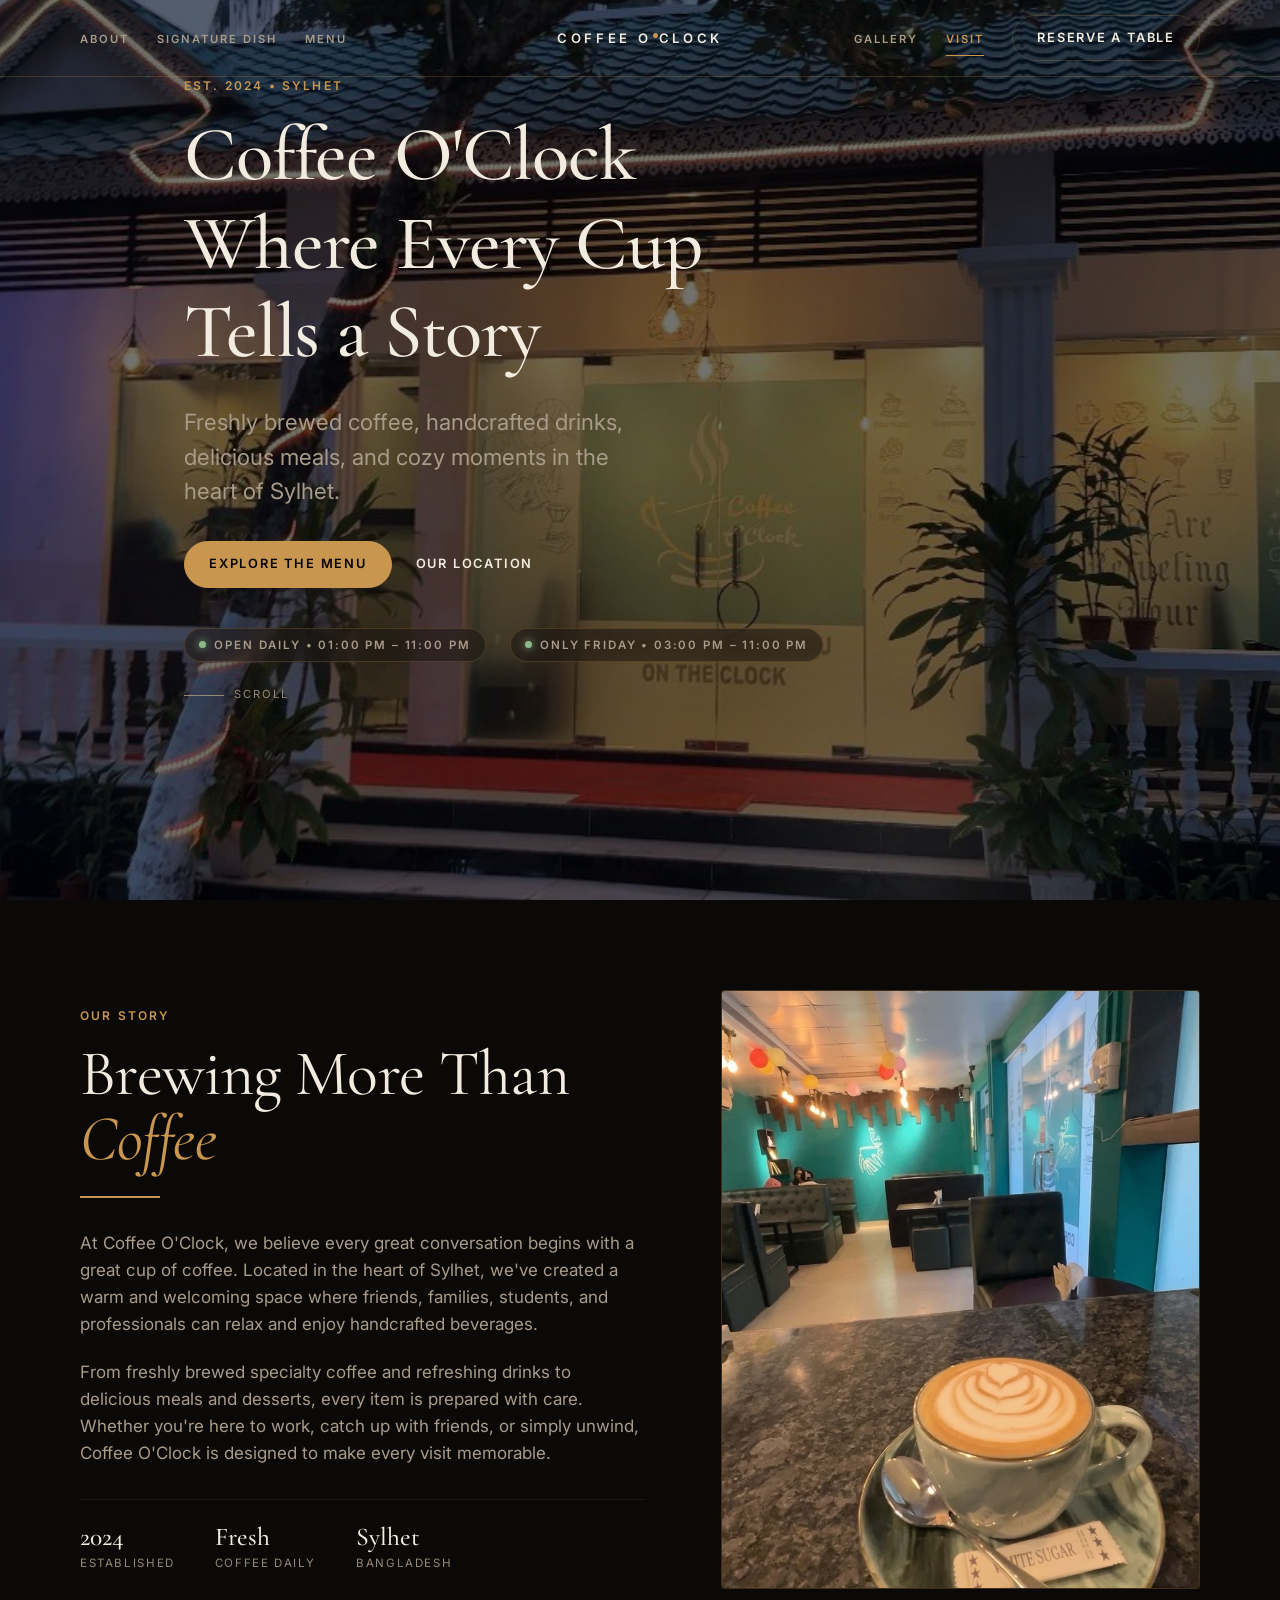
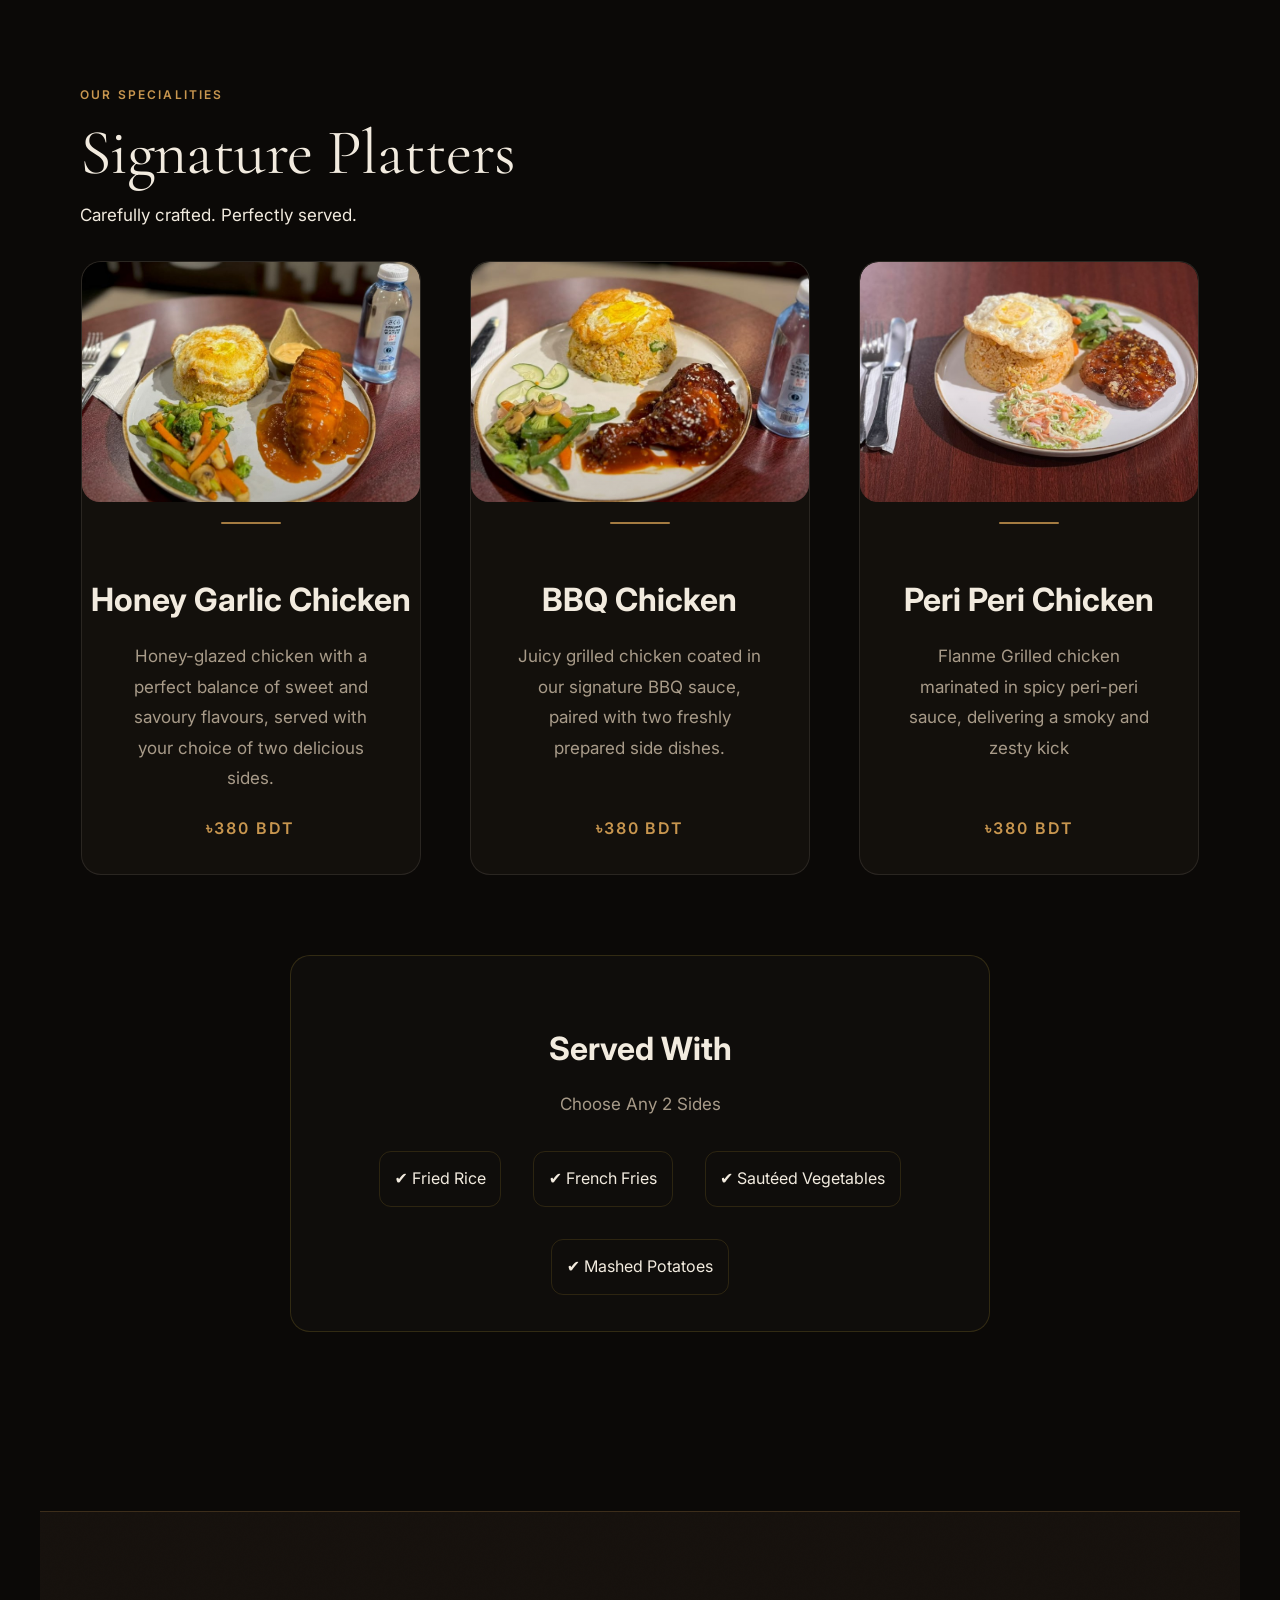
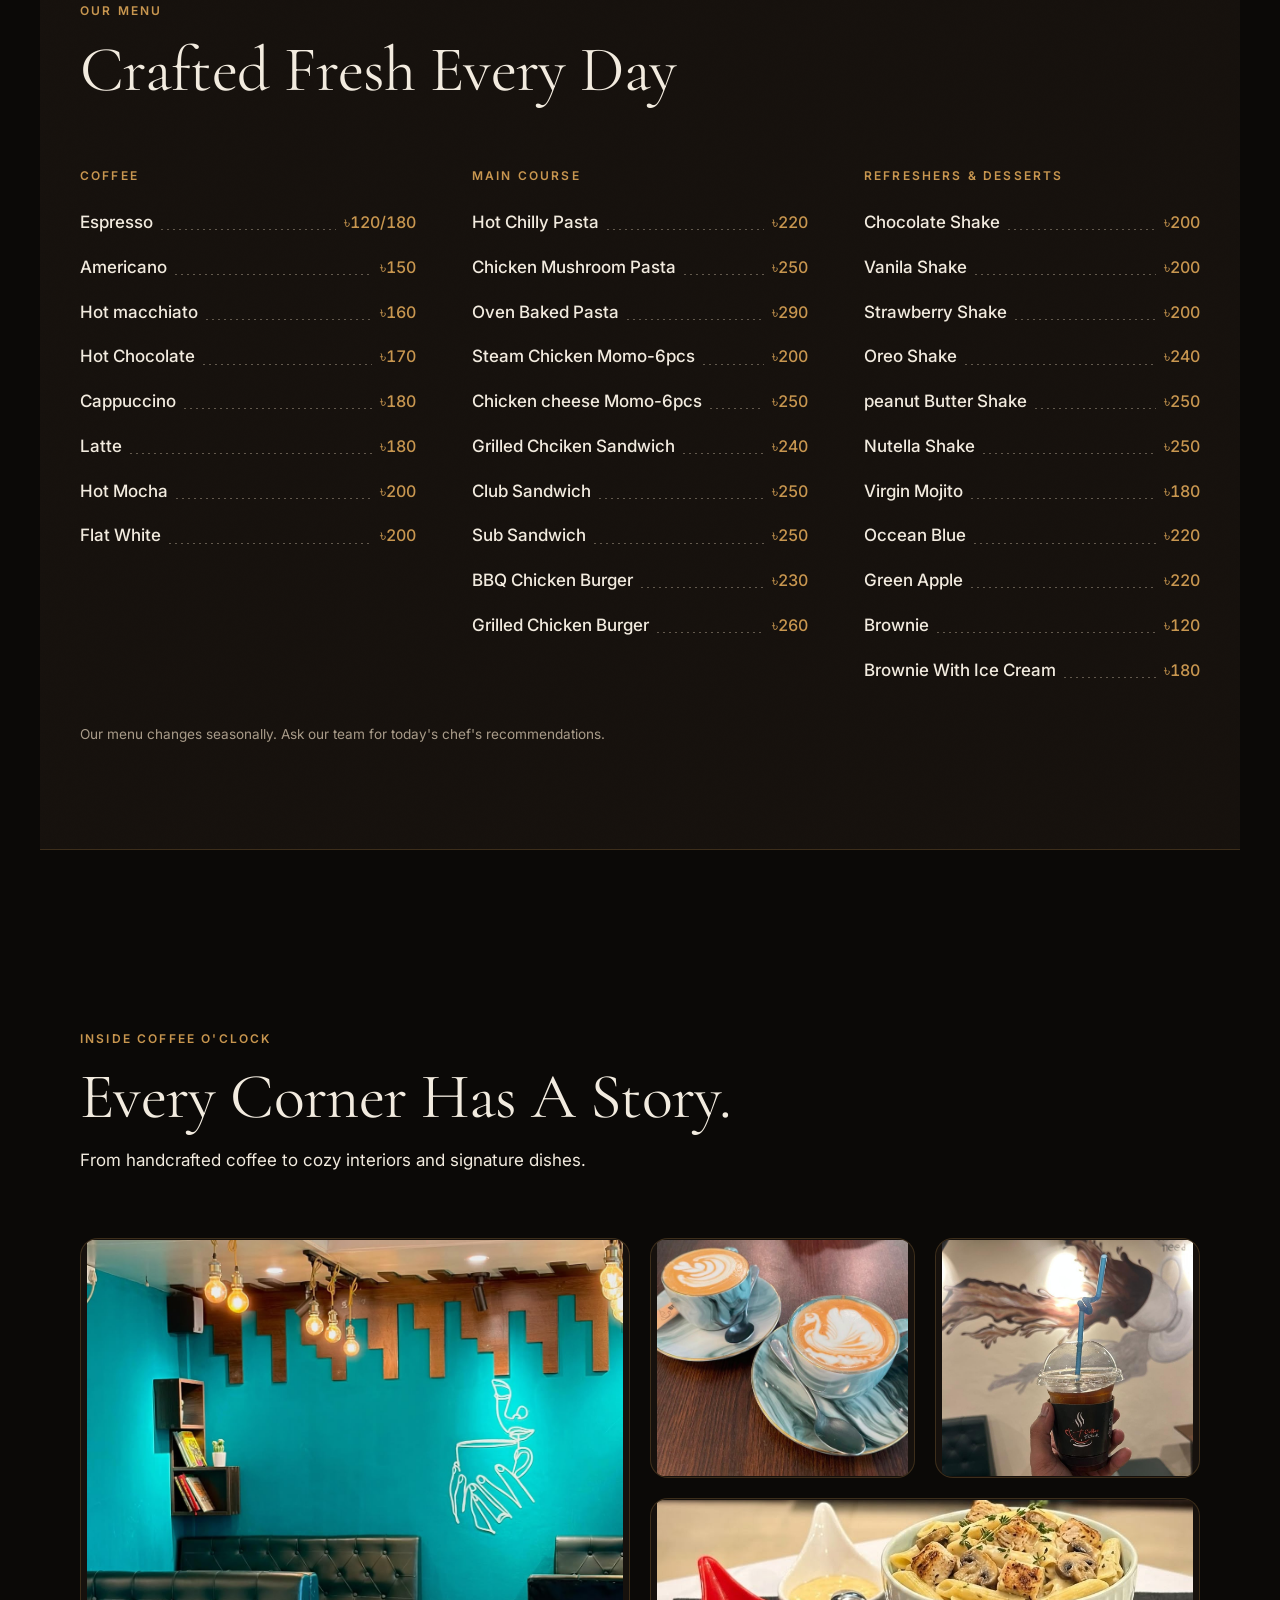
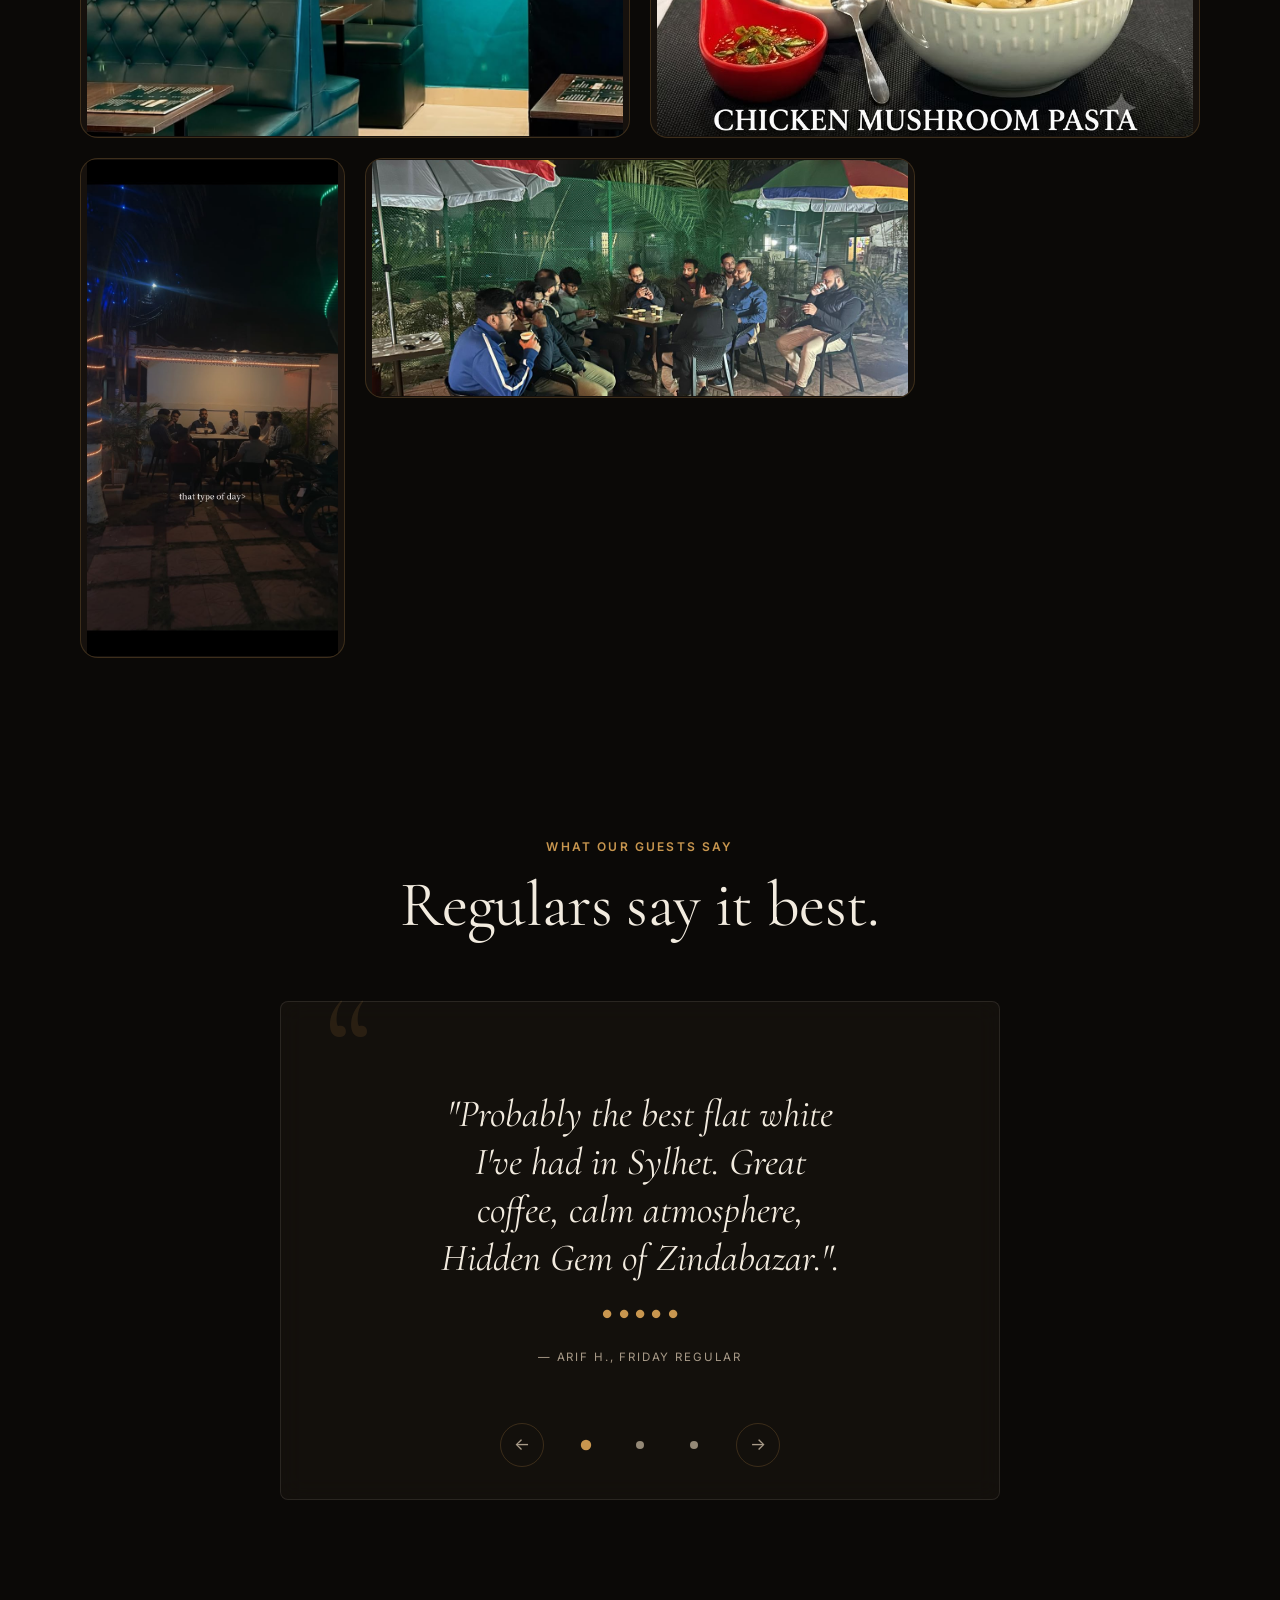
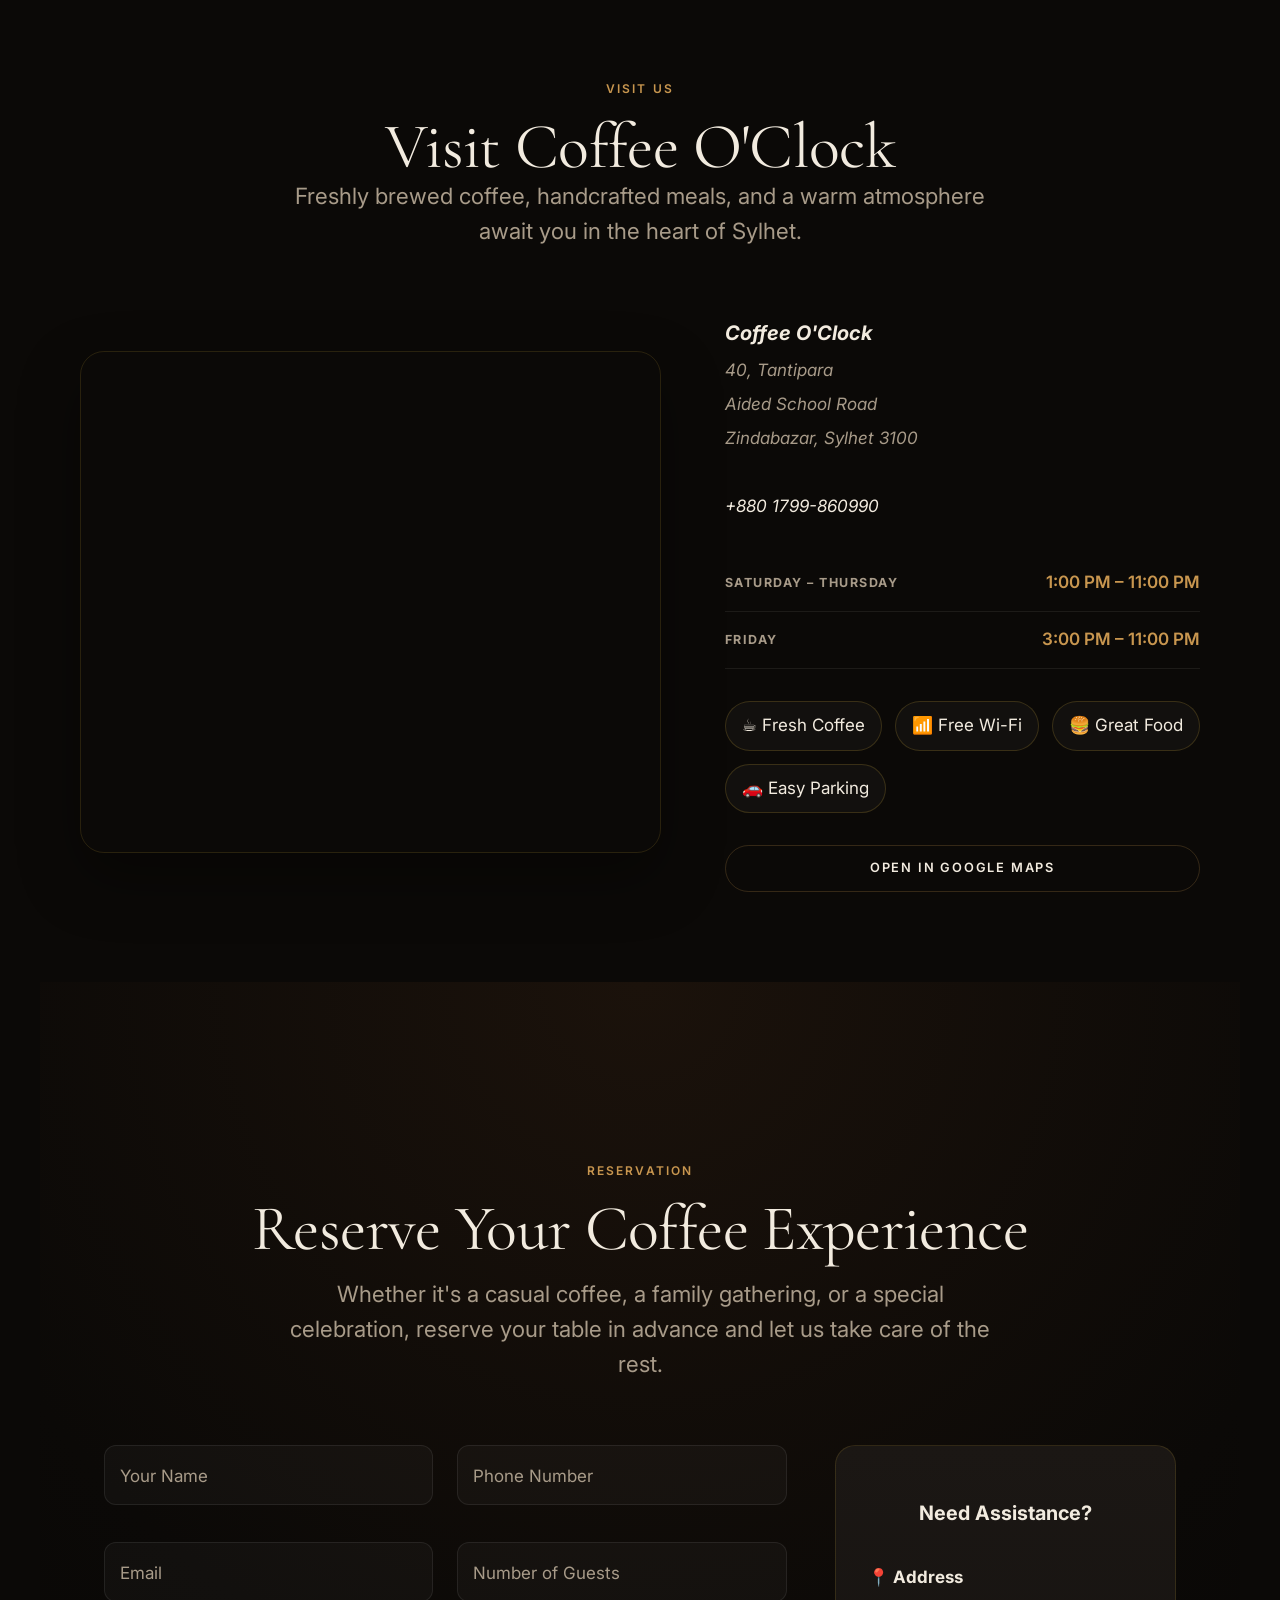
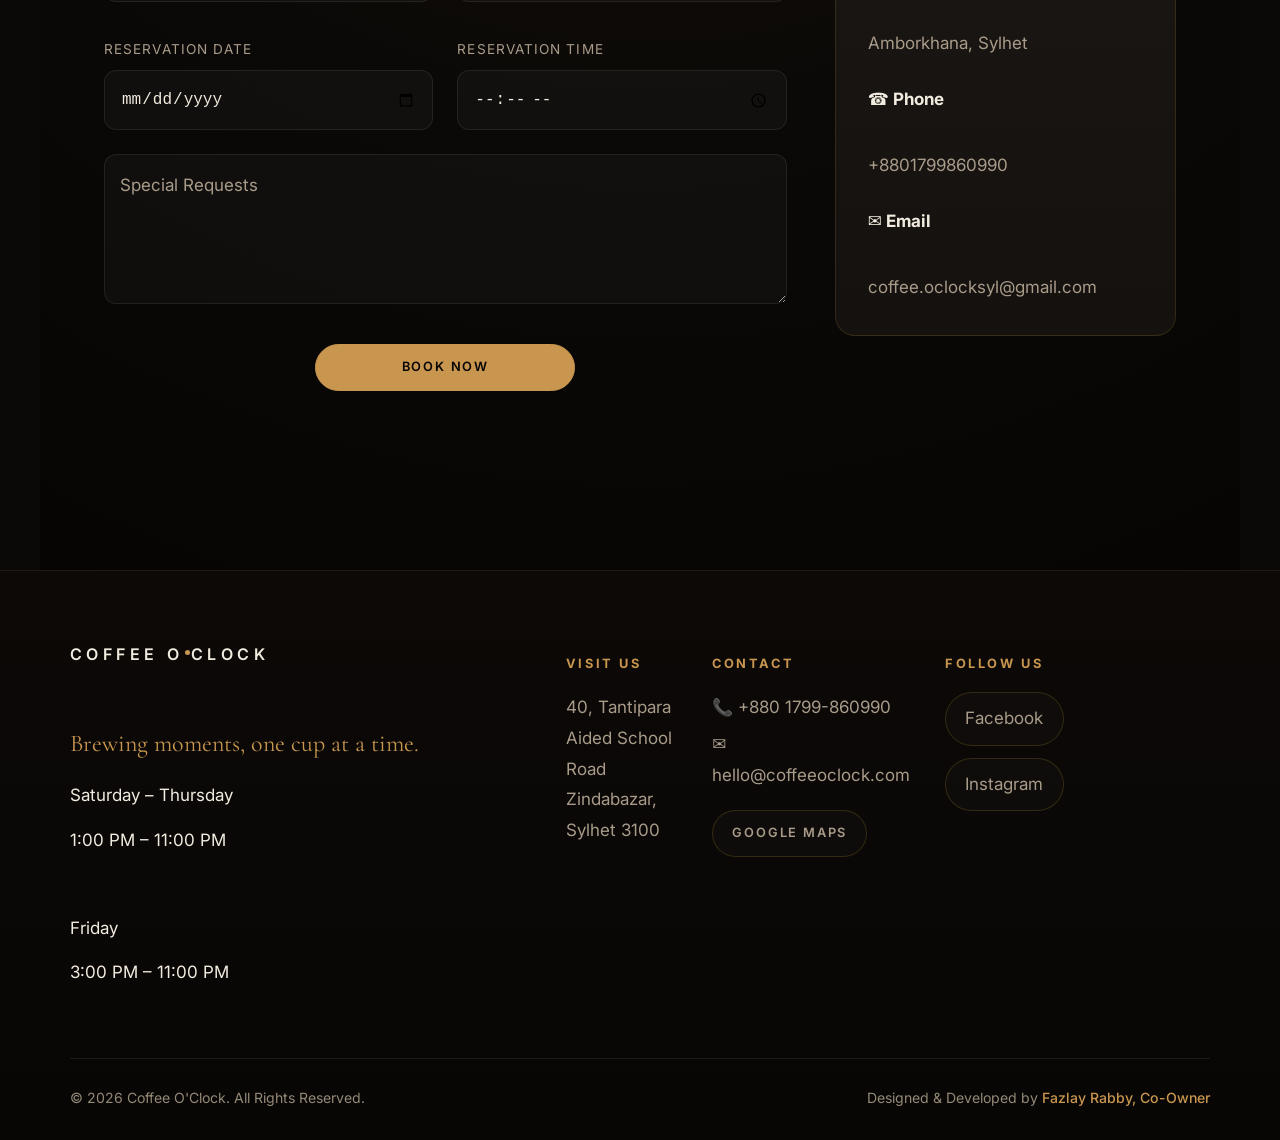
==== commit e6e41836: "Add files via upload" ====
--- a/index.html
+++ b/index.html
@@ -152,7 +152,7 @@
   <div class="mobile-menu" id="mobile-menu" role="dialog" aria-modal="true" aria-label="Main menu" hidden>
     <nav class="mobile-menu__nav" aria-label="Mobile">
       <a class="mobile-menu__link" href="#about">About</a>
-      <a class="mobile-menu__link" href="#drinks">Drinks</a>
+      <a class="mobile-menu__link" href="#drinks">Signature dishes</a>
       <a class="mobile-menu__link" href="#menu">Menu</a>
       <a class="mobile-menu__link" href="#gallery">Gallery</a>
       <a class="mobile-menu__link" href="#location">Visit</a>
@@ -173,7 +173,7 @@
       </div>
 
       <div class="hero__inner" data-parallax="1">
-        <p class="eyebrow reveal">EST. 2025 • SYLHET</p>
+        <p class="eyebrow reveal">EST. 2024 • SYLHET</p>
         <h1 class="hero__title" id="hero-title">
 
           <span class="reveal" style="--i:1">
@@ -222,7 +222,7 @@
           <ul class="about__stats reveal">
 
             <li>
-              <span class="about__stat-num">2019</span>
+              <span class="about__stat-num">2024</span>
               <span class="about__stat-label">Established</span>
             </li>
 
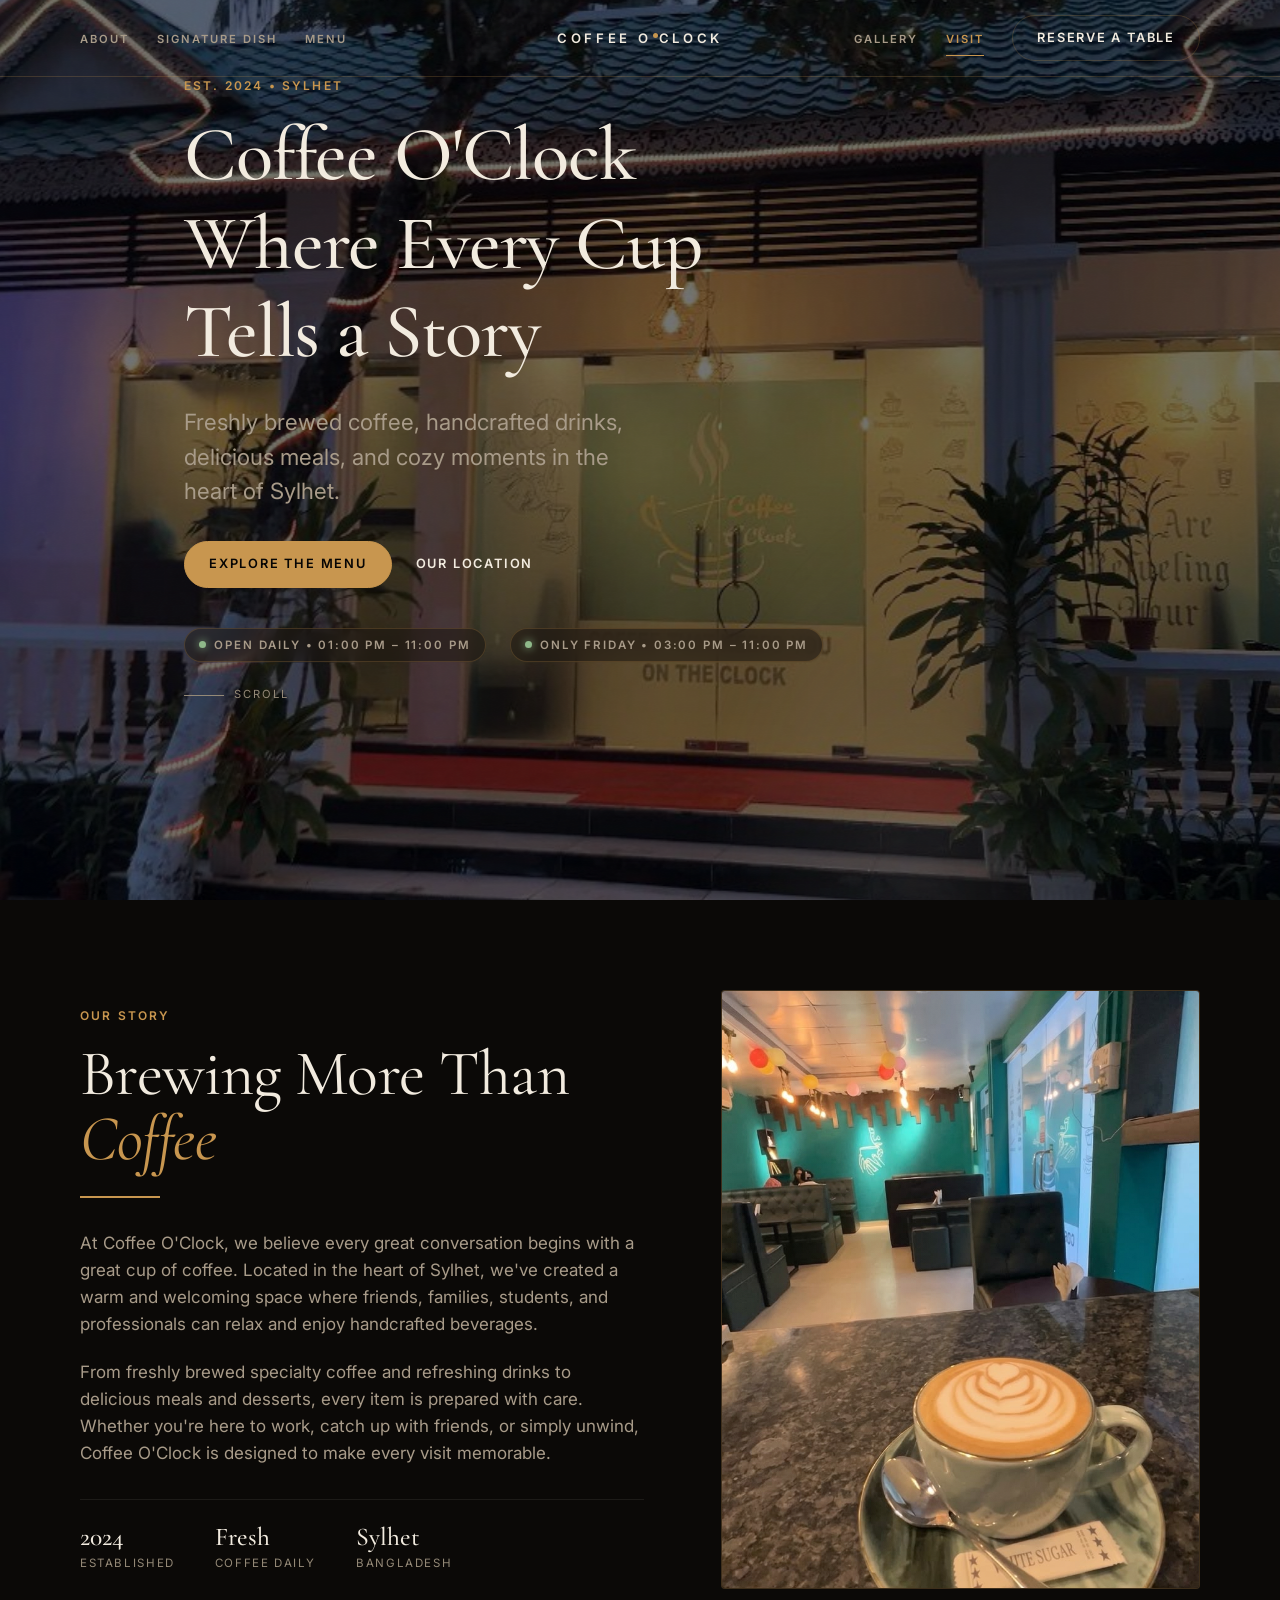
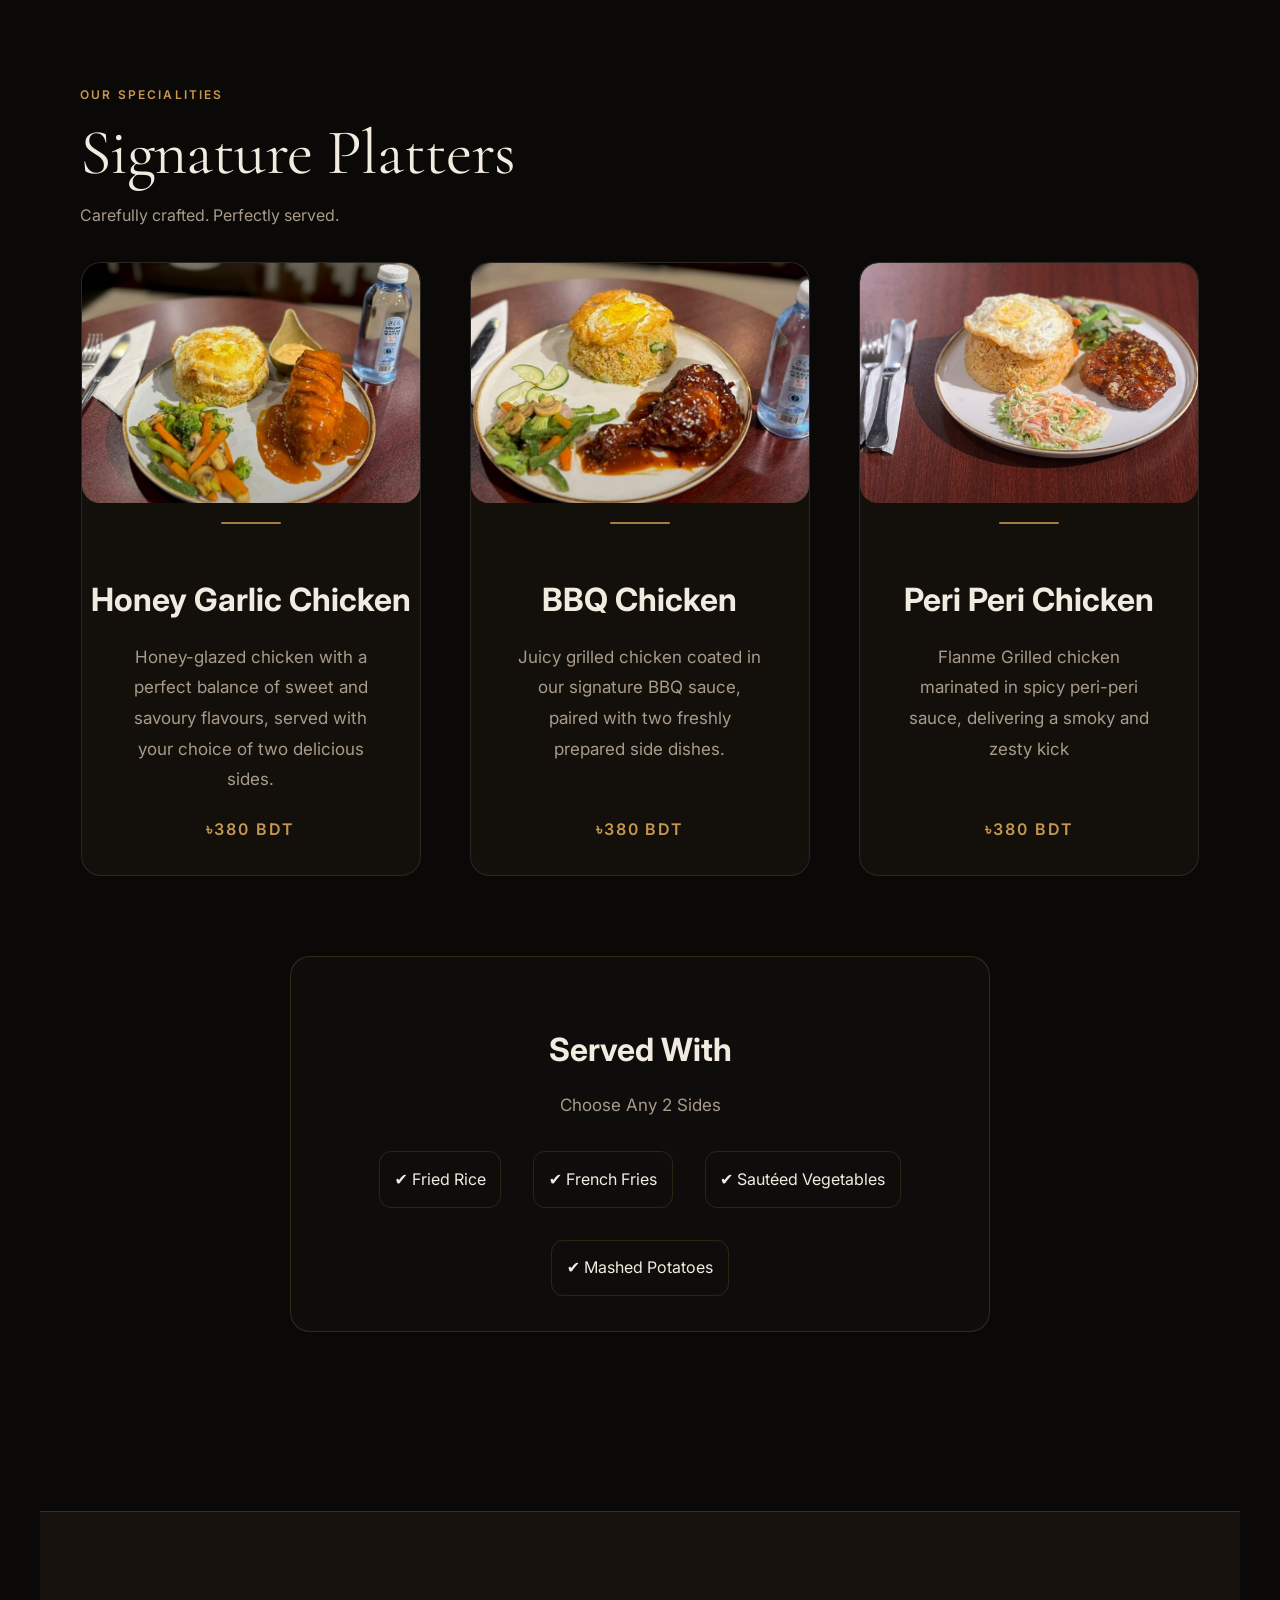
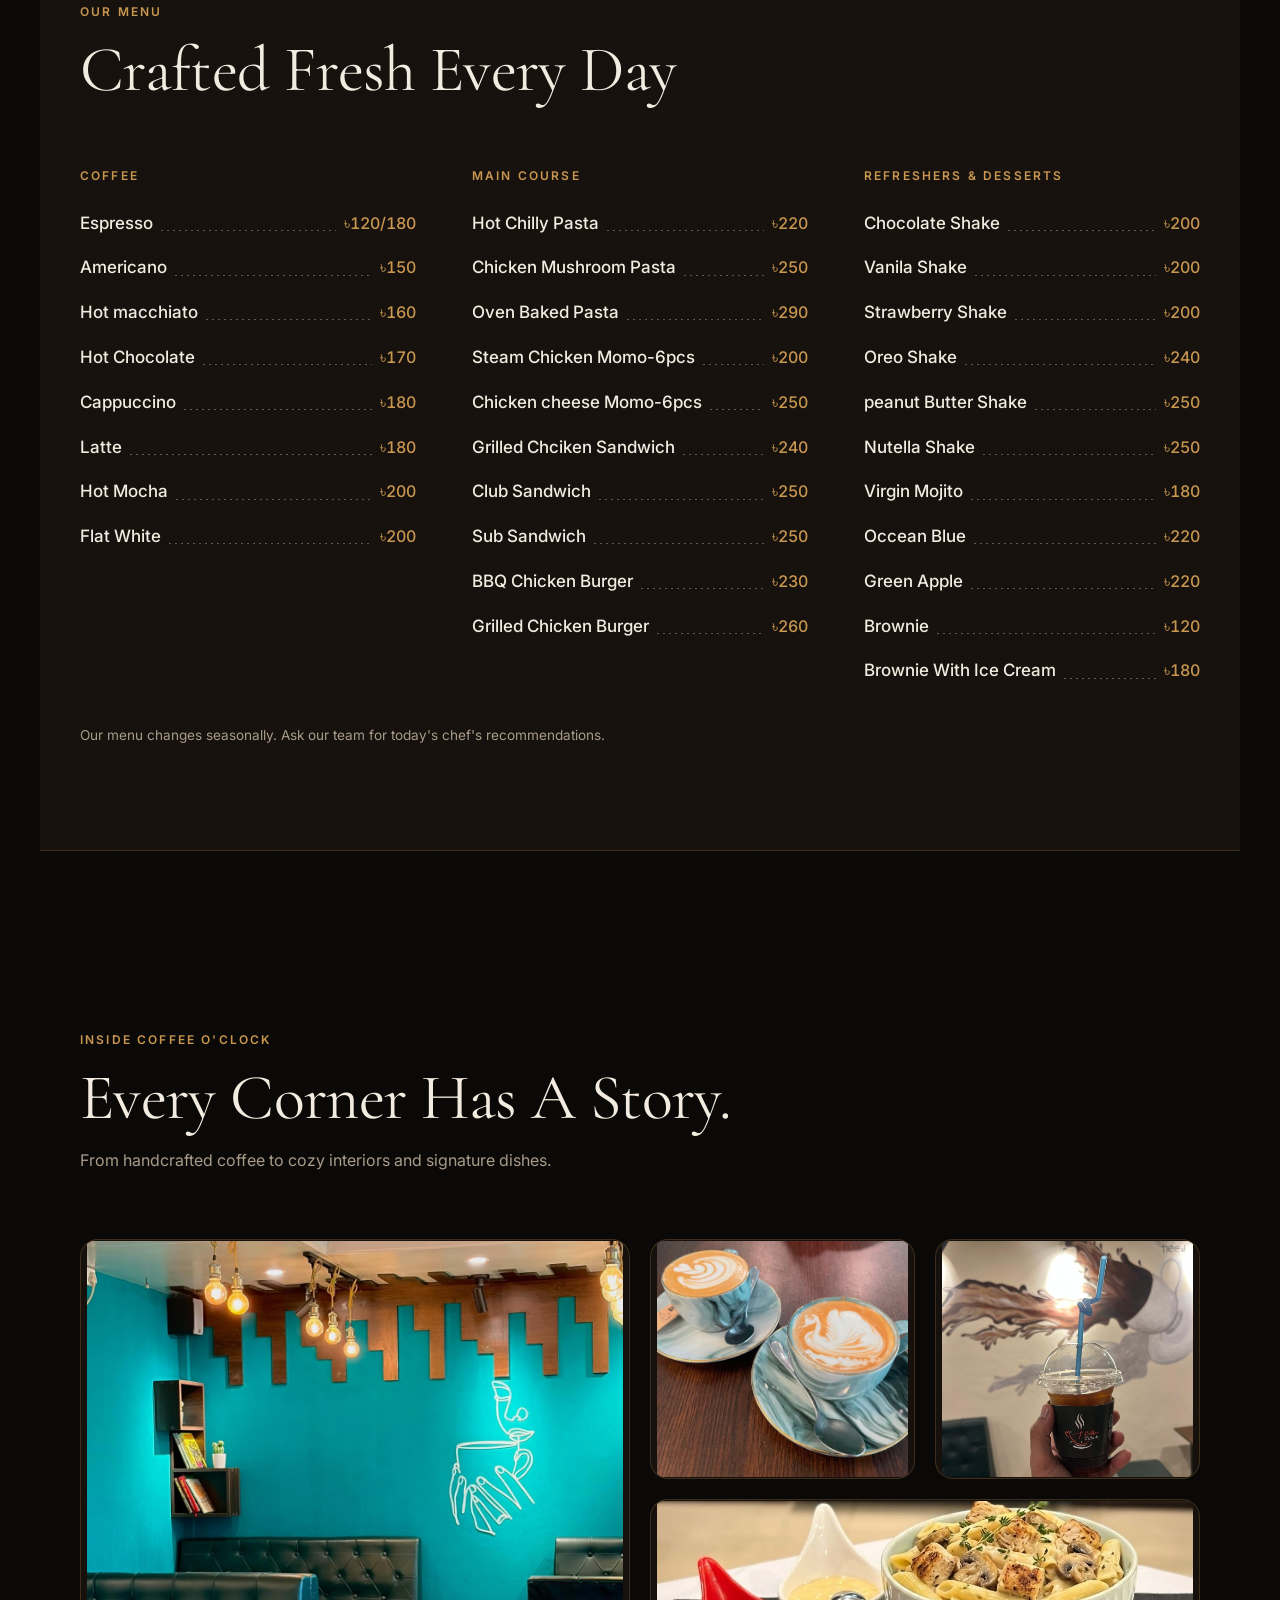
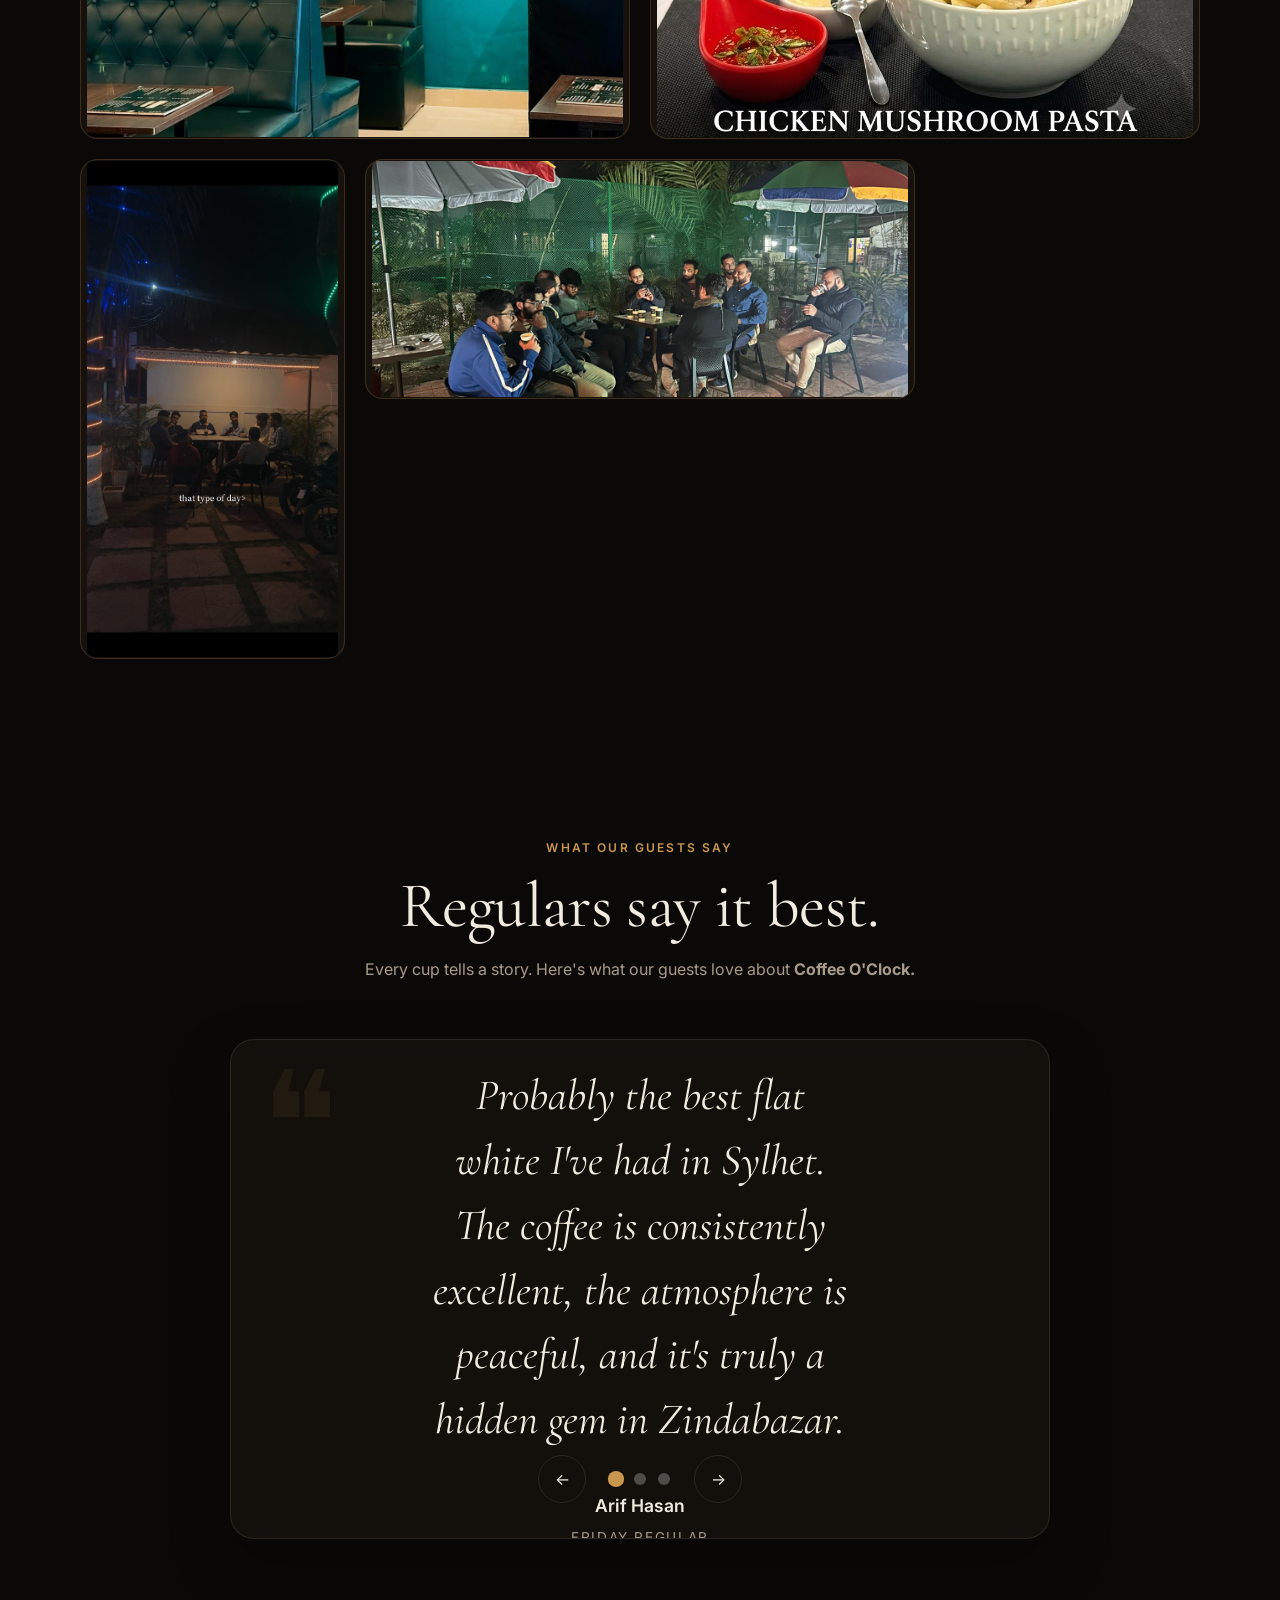
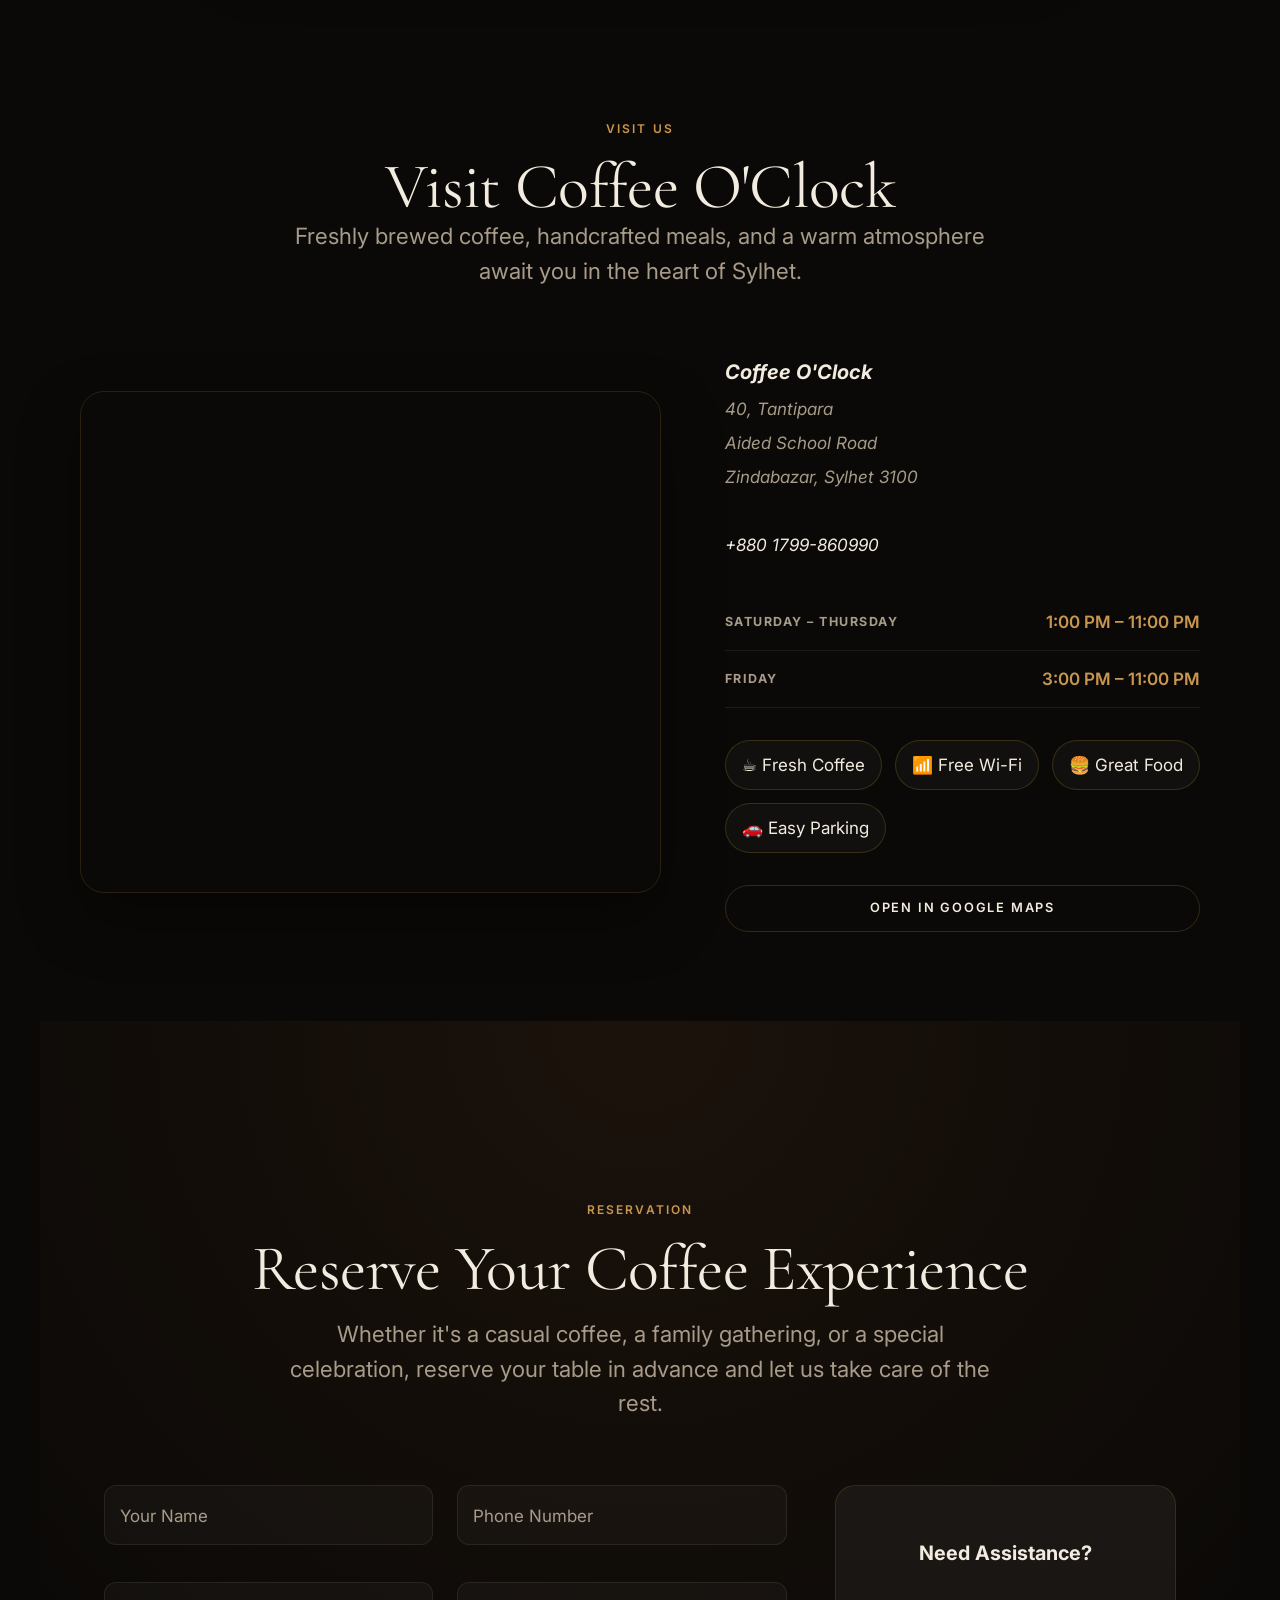
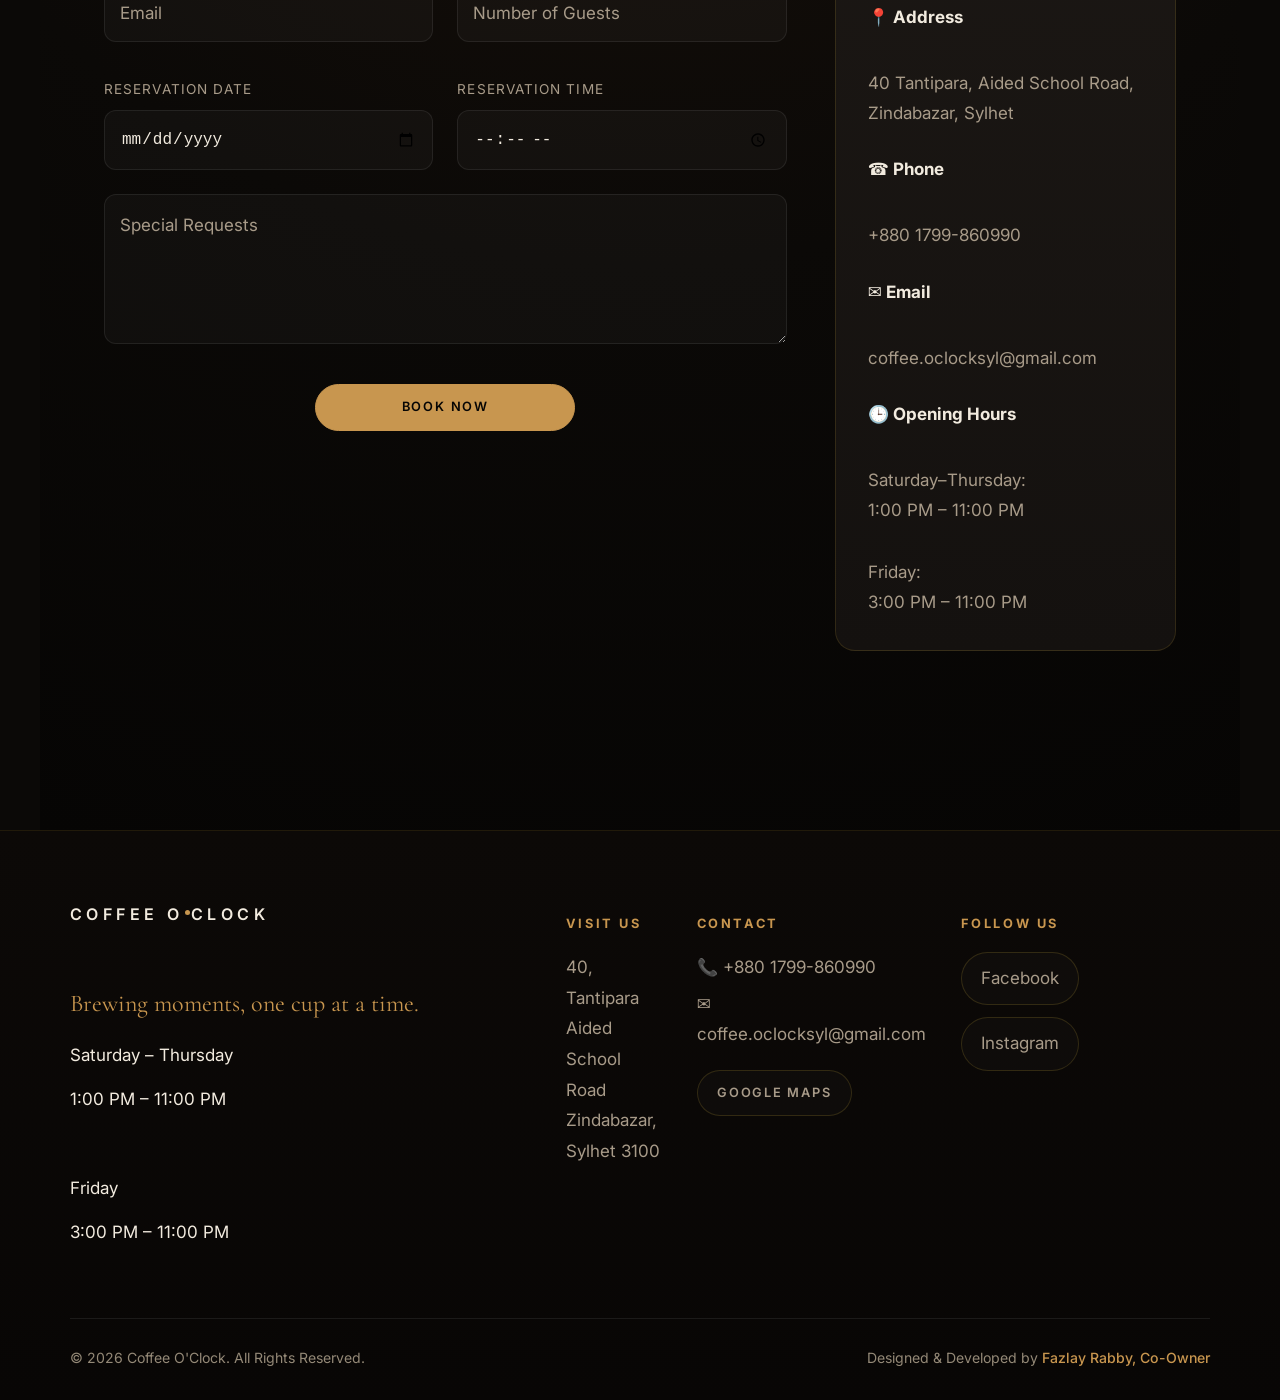
==== commit 1ce04422: "Add files via upload" ====
--- a/index.html
+++ b/index.html
@@ -200,6 +200,7 @@
       </div>
     </section>
 
+
     <!-- ============================== ABOUT ============================== -->
     <section class="about section" id="about" aria-labelledby="about-title">
       <div class="about__grid">
@@ -630,60 +631,120 @@
 
     <!-- ============================== REVIEWS ============================== -->
     <section class="reviews section" id="reviews" aria-labelledby="reviews-title">
-      <header class="section-head">
-        <p class="eyebrow reveal">WHAT OUR GUESTS SAY</p>
-        <h2 class="h2 reveal" id="reviews-title">Regulars say it best.</h2>
+
+      <header class="section-head reveal">
+        <p class="eyebrow">WHAT OUR GUESTS SAY</p>
+        <h2 class="h2" id="reviews-title">Regulars say it best.</h2>
+        <p class="section-subtitle">
+          Every cup tells a story. Here's what our guests love about
+          <strong>Coffee O'Clock.</strong>
+        </p>
       </header>
 
-      <div class="reviews__stage reveal" aria-live="off">
-        <span class="reviews__mark" aria-hidden="true">&ldquo;</span>
-
-        <figure class="review is-active" data-review>
-          <blockquote class="review__quote">"Probably the best flat white I've had in Sylhet. Great coffee, calm
-            atmosphere, Hidden Gem of Zindabazar.".</blockquote>
-          <div class="review__rating" role="img" aria-label="Rated 5 out of 5">
-            <span aria-hidden="true">&#9679;</span><span aria-hidden="true">&#9679;</span><span
-              aria-hidden="true">&#9679;</span><span aria-hidden="true">&#9679;</span><span
-              aria-hidden="true">&#9679;</span>
-          </div>
-          <figcaption class="review__cite">— Arif H., Friday regular</figcaption>
-        </figure>
-
-        <figure class="review" data-review>
-          <blockquote class="review__quote">"Came for coffee, stayed for the pasta. Everything tasted fresh and the
-            portions were generous. Definitely coming back."</blockquote>
-          <div class="review__rating" role="img" aria-label="Rated 5 out of 5">
-            <span aria-hidden="true">&#9679;</span><span aria-hidden="true">&#9679;</span><span
-              aria-hidden="true">&#9679;</span><span aria-hidden="true">&#9679;</span><span
-              aria-hidden="true">&#9679;</span>
-          </div>
-          <figcaption class="review__cite">— Nafisa R., womens hosp.</figcaption>
-        </figure>
-
-        <figure class="review" data-review>
-          <blockquote class="review__quote">"Perfect place to catch up with friends or get some work done. Cozy seating,
-            good music, and consistently great coffee."</blockquote>
-          <div class="review__rating" role="img" aria-label="Rated 5 out of 5">
-            <span aria-hidden="true">&#9679;</span><span aria-hidden="true">&#9679;</span><span
-              aria-hidden="true">&#9679;</span><span aria-hidden="true">&#9679;</span><span
-              aria-hidden="true">&#9679;</span>
-          </div>
-          <figcaption class="review__cite">— Sami A., Leading university</figcaption>
-        </figure>
-
-        <div class="reviews__controls">
-          <button class="reviews__arrow" type="button" data-rev-prev aria-label="Previous review">&#8592;</button>
-          <div class="reviews__dots" role="group" aria-label="Choose a review">
-            <button class="reviews__dot is-active" type="button" aria-current="true" aria-label="Review 1"></button>
-            <button class="reviews__dot" type="button" aria-label="Review 2"></button>
-            <button class="reviews__dot" type="button" aria-label="Review 3"></button>
-          </div>
-          <button class="reviews__arrow" type="button" data-rev-next aria-label="Next review">&#8594;</button>
+      <div class="reviews__slider reveal">
+
+        <!-- Decorative Quote -->
+        <span class="reviews__mark" aria-hidden="true">❝</span>
+
+        <!-- ================= Review 1 ================= -->
+        <article class="review-card is-active" data-review>
+
+          <div class="review__rating" aria-label="5 star rating">
+            ★★★★★
+          </div>
+
+          <blockquote class="review__quote">
+            Probably the best flat white I've had in Sylhet. The coffee is
+            consistently excellent, the atmosphere is peaceful, and it's
+            truly a hidden gem in Zindabazar.
+          </blockquote>
+
+          <footer class="review__author">
+
+            <h3>Arif Hasan</h3>
+
+            <p>Friday Regular</p>
+
+          </footer>
+
+        </article>
+
+        <!-- ================= Review 2 ================= -->
+        <article class="review-card" data-review>
+
+          <div class="review__rating" aria-label="5 star rating">
+            ★★★★★
+          </div>
+
+          <blockquote class="review__quote">
+            Came for coffee and stayed for the pasta. Everything tasted
+            fresh, the portions were generous, and the staff made us feel
+            genuinely welcome.
+          </blockquote>
+
+          <footer class="review__author">
+
+            <h3>Nafisa Rahman</h3>
+
+            <p>Women's Medical College Hospital</p>
+
+          </footer>
+
+        </article>
+
+        <!-- ================= Review 3 ================= -->
+        <article class="review-card" data-review>
+
+          <div class="review__rating" aria-label="5 star rating">
+            ★★★★★
+          </div>
+
+          <blockquote class="review__quote">
+            My favorite place to meet friends after work. Cozy seating,
+            relaxing music, delicious coffee, and one of the best Honey
+            Garlic Chicken platters in town.
+          </blockquote>
+
+          <footer class="review__author">
+
+            <h3>Sami Ahmed</h3>
+
+            <p>Leading University</p>
+
+          </footer>
+
+        </article>
+
+        <!-- Navigation -->
+        <div class="reviews__navigation">
+
+          <button class="reviews__arrow" data-rev-prev aria-label="Previous Review">
+
+            ←
+
+          </button>
+
+          <div class="reviews__dots" role="tablist" aria-label="Customer Reviews">
+
+            <button class="reviews__dot is-active" data-dot="0" aria-label="Review 1"></button>
+
+            <button class="reviews__dot" data-dot="1" aria-label="Review 2"></button>
+
+            <button class="reviews__dot" data-dot="2" aria-label="Review 3"></button>
+
+          </div>
+
+          <button class="reviews__arrow" data-rev-next aria-label="Next Review">
+
+            →
+
+          </button>
+
         </div>
+
       </div>
+
     </section>
-
-
 
     <!-- ============================== LOCATION ============================== -->
     <section class="location section" id="location" aria-labelledby="location-title">
@@ -777,6 +838,7 @@
 
     <!-- ============================== CONTACT ============================== -->
     <section class="contact section" id="contact" aria-labelledby="contact-title">
+
       <div class="contact__inner">
 
         <p class="eyebrow reveal">
@@ -794,50 +856,90 @@
 
         <div class="contact__content">
 
-          <!-- Reservation Form -->
-          <form class="contact__form reveal" id="contact-form" novalidate>
-
+          <!-- ================= Reservation Form ================= -->
+          <form class="contact__form reveal" id="contact-form" action="https://api.web3forms.com/submit" method="POST">
+
+            <!-- Web3Forms -->
+            <input type="hidden" name="access_key" value="39e88739-820a-499f-b0fb-ba7f3503364c">
+
+            <input type="hidden" name="subject" value="New Table Reservation - Coffee O'Clock">
+
+            <input type="hidden" name="redirect" value="https://fazlayrabby-sketch.github.io/coffeeoclock/">
+
+            <!-- Spam Protection -->
+            <input type="checkbox" name="botcheck" style="display:none;">
+
+            <!-- Name -->
             <div class="field">
-              <input class="field__input" type="text" id="f-name" name="name" placeholder=" " autocomplete="name"
-                aria-describedby="err-name">
-              <label class="field__label" for="f-name">Your Name</label>
+              <input class="field__input" type="text" id="f-name" name="Name" placeholder=" " autocomplete="name"
+                aria-describedby="err-name" required>
+
+              <label class="field__label" for="f-name">
+                Your Name
+              </label>
+
               <p class="field__error" id="err-name" role="alert"></p>
             </div>
 
+            <!-- Phone -->
             <div class="field">
-              <input class="field__input" type="tel" id="f-phone" name="phone" placeholder=" ">
-              <label class="field__label" for="f-phone">Phone Number</label>
+              <input class="field__input" type="tel" id="f-phone" name="Phone Number" placeholder=" " required>
+
+              <label class="field__label" for="f-phone">
+                Phone Number
+              </label>
             </div>
 
+            <!-- Email -->
             <div class="field">
-              <input class="field__input" type="email" id="f-email" name="email" placeholder=" " autocomplete="email"
-                aria-describedby="err-email">
-              <label class="field__label" for="f-email">Email</label>
+              <input class="field__input" type="email" id="f-email" name="Email" placeholder=" " autocomplete="email"
+                aria-describedby="err-email" required>
+
+              <label class="field__label" for="f-email">
+                Email
+              </label>
+
               <p class="field__error" id="err-email" role="alert"></p>
             </div>
 
+            <!-- Guests -->
             <div class="field">
-              <input class="field__input" type="number" id="f-guests" name="guests" min="1" max="20" placeholder=" ">
-              <label class="field__label" for="f-guests">Number of Guests</label>
+              <input class="field__input" type="number" id="f-guests" name="Number of Guests" min="1" max="20"
+                placeholder=" " required>
+
+              <label class="field__label" for="f-guests">
+                Number of Guests
+              </label>
             </div>
 
+            <!-- Reservation Date -->
             <div class="field">
-              <label for="f-date">Reservation Date</label>
-              <input class="field__input" type="date" id="f-date" name="date">
+              <label for="f-date">
+                Reservation Date
+              </label>
+
+              <input class="field__input" type="date" id="f-date" name="Reservation Date" required>
             </div>
 
+            <!-- Reservation Time -->
             <div class="field">
-              <label for="f-time">Reservation Time</label>
-              <input class="field__input" type="time" id="f-time" name="time">
+              <label for="f-time">
+                Reservation Time
+              </label>
+
+              <input class="field__input" type="time" id="f-time" name="Reservation Time" required>
             </div>
 
+            <!-- Special Requests -->
             <div class="field field--full">
-              <textarea class="field__input field__input--area" id="f-message" name="message" rows="4"
+
+              <textarea class="field__input field__input--area" id="f-message" name="Special Requests" rows="4"
                 placeholder=" "></textarea>
 
               <label class="field__label" for="f-message">
                 Special Requests
               </label>
+
             </div>
 
             <button class="btn btn--fill contact__submit" type="submit">
@@ -846,26 +948,38 @@
 
           </form>
 
-          <!-- Contact Card -->
+          <!-- ================= Contact Card ================= -->
+
           <aside class="contact__card reveal">
 
             <h3>Need Assistance?</h3>
 
             <div class="contact__info">
 
-              <p><strong>📍 Address</strong><br>
-                Amborkhana, Sylhet
+              <p>
+                <strong>📍 Address</strong><br>
+                40 Tantipara, Aided School Road,<br>
+                Zindabazar, Sylhet
               </p>
 
-              <p><strong>☎ Phone</strong><br>
-                +8801799860990
+              <p>
+                <strong>☎ Phone</strong><br>
+                +880 1799-860990
               </p>
 
-              <p><strong>✉ Email</strong><br>
+              <p>
+                <strong>✉ Email</strong><br>
                 coffee.oclocksyl@gmail.com
               </p>
 
-
+              <p>
+                <strong>🕒 Opening Hours</strong><br>
+                Saturday–Thursday:<br>
+                1:00 PM – 11:00 PM<br><br>
+
+                Friday:<br>
+                3:00 PM – 11:00 PM
+              </p>
 
             </div>
 
@@ -873,19 +987,32 @@
 
         </div>
 
+        <!-- Success Message -->
+
         <div class="contact__success" id="contact-success" role="status" aria-live="polite" hidden>
 
           <p class="contact__success-text">
-            Thank you! We've received your reservation request.
-            Our team will contact you shortly to confirm your booking.
-            See you soon at Coffee O'Clock ☕
+
+            🎉 Thank you for your reservation!
+
+            <br><br>
+
+            We've received your booking request successfully.
+
+            Our team will contact you shortly to confirm your reservation.
+
+            <br><br>
+
+            We look forward to welcoming you to
+            <strong>Coffee O'Clock ☕</strong>
+
           </p>
 
         </div>
 
       </div>
+
     </section>
-
     <!-- ============================== FOOTER ============================== -->
     <footer class="footer" id="footer">
 
@@ -936,7 +1063,7 @@
               </p>
 
               <p>
-                ✉ hello@coffeeoclock.com
+                ✉ coffee.oclocksyl@gmail.com
               </p>
 
               <a class="btn btn--ghost footer__mapbtn" href="https://maps.app.goo.gl/CH1LKbog1hr35E3c9" target="_blank">
--- a/styles.css
+++ b/styles.css
@@ -818,6 +818,96 @@
   }
 }
 
+/* ==========================================================
+   BRAND
+========================================================== */
+
+.brand {
+
+  padding: 7rem 0;
+
+}
+
+.brand__inner {
+
+  width: min(1100px, 92vw);
+
+  margin: auto;
+
+  display: grid;
+
+  grid-template-columns: 420px 1fr;
+
+  align-items: center;
+
+  gap: 5rem;
+
+}
+
+.brand__logo {
+
+  display: flex;
+
+  justify-content: center;
+
+}
+
+.brand__logo-img {
+
+  width: 100%;
+
+  max-width: 360px;
+
+  transform: scale(.85);
+
+  opacity: 0;
+
+  transition:
+    transform 1s cubic-bezier(.22, .61, .36, 1),
+    opacity .8s;
+
+}
+
+.brand__content {
+
+  opacity: 0;
+
+  transform: translateY(30px);
+
+  transition: .8s ease;
+
+}
+
+.brand.is-visible .brand__logo-img {
+
+  opacity: 1;
+
+  transform: scale(1);
+
+}
+
+.brand.is-visible .brand__content {
+
+  opacity: 1;
+
+  transform: none;
+
+}
+
+@media(max-width:900px) {
+
+  .brand__inner {
+
+    grid-template-columns: 1fr;
+
+    text-align: center;
+
+    gap: 2rem;
+
+  }
+
+}
+
 /* ===================================================================
    ABOUT
    =================================================================== */
@@ -1402,142 +1492,363 @@
 }
 
 /* ===================================================================
-   REVIEWS
+   REVIEWS V2.0
    =================================================================== */
-.reviews {
-  text-align: center;
-}
 
 .reviews .section-head {
   text-align: center;
-}
-
-.reviews__stage {
+  max-width: 700px;
+  margin: 0 auto 3.5rem;
+}
+
+.section-subtitle {
+  margin-top: 1rem;
+  color: var(--text-muted);
+  font-size: 1rem;
+  line-height: 1.8;
+}
+
+.reviews__slider {
+
   position: relative;
-  max-width: 720px;
-  margin: 0 auto;
-  padding: clamp(2.5rem, 6vw, 4rem) clamp(1.5rem, 5vw, 3.5rem) 2rem;
+
+  max-width: 820px;
+
+  margin: auto;
+
+  padding: 4rem 3rem 6rem;
+
   background: var(--surface);
+
   border: 1px solid var(--glass-border);
-  border-radius: 8px;
-  -webkit-backdrop-filter: blur(12px);
-  backdrop-filter: blur(12px);
-  min-height: 320px;
-  display: grid;
-  grid-template-rows: 1fr auto;
-}
+
+  border-radius: 24px;
+
+  backdrop-filter: blur(18px);
+  -webkit-backdrop-filter: blur(18px);
+
+  overflow: hidden;
+
+  min-height: 500px;
+
+  box-shadow:
+    0 25px 60px rgba(0, 0, 0, .25);
+
+}
+
+/* Decorative Quote */
 
 .reviews__mark {
+
   position: absolute;
-  top: -0.2em;
-  left: 0.3em;
+
+  top: 10px;
+
+  left: 30px;
+
+  font-size: 9rem;
+
+  color: var(--accent);
+
+  opacity: .08;
+
+  line-height: 1;
+
+  pointer-events: none;
+
+}
+
+/* ================= CARD ================= */
+
+.review-card {
+
+  position: absolute;
+
+  inset: 0;
+
+  padding: 5rem 4rem 7rem;
+
+  display: flex;
+
+  flex-direction: column;
+
+  justify-content: center;
+
+  align-items: center;
+
+  text-align: center;
+
+  opacity: 0;
+
+  visibility: hidden;
+
+  transform: translateX(40px);
+
+  transition:
+    opacity .45s ease,
+    transform .45s ease,
+    visibility .45s;
+
+}
+
+.review-card.is-active {
+
+  opacity: 1;
+
+  visibility: visible;
+
+  transform: none;
+
+}
+
+/* ================= STARS ================= */
+
+.review__rating {
+
+  font-size: 1.3rem;
+
+  letter-spacing: 8px;
+
+  color: #D4AF37;
+
+  margin-bottom: 2rem;
+
+}
+
+/* ================= QUOTE ================= */
+
+.review__quote {
+
   font-family: var(--font-display);
-  font-size: 9rem;
-  line-height: 1;
-  color: var(--accent);
-  opacity: 0.12;
-  pointer-events: none;
-}
-
-.review {
-  grid-column: 1;
-  grid-row: 1;
+
+  font-style: italic;
+
+  font-size: clamp(1.7rem, 1.1rem + 2vw, 3rem);
+
+  line-height: 1.5;
+
+  color: var(--text);
+
+  max-width: 22ch;
+
   margin: 0;
+
+}
+
+/* ================= AUTHOR ================= */
+
+.review__author {
+
+  margin-top: 2.5rem;
+
+}
+
+.review__author h3 {
+
+  margin: 0;
+
+  font-size: 1.1rem;
+
+  font-weight: 600;
+
+  color: var(--text);
+
+}
+
+.review__author p {
+
+  margin: .45rem 0 0;
+
+  color: var(--text-muted);
+
+  font-size: .85rem;
+
+  letter-spacing: .12em;
+
+  text-transform: uppercase;
+
+}
+
+/* ================= NAVIGATION ================= */
+
+.reviews__navigation {
+
+  position: absolute;
+
+  left: 50%;
+
+  bottom: 35px;
+
+  transform: translateX(-50%);
+
   display: flex;
-  flex-direction: column;
+
   align-items: center;
-  justify-content: center;
-  gap: 1.5rem;
-  opacity: 0;
-  visibility: hidden;
-  transition: opacity 600ms var(--ease-soft), visibility 600ms var(--ease-soft);
-}
-
-.review.is-active {
-  opacity: 1;
-  visibility: visible;
-}
-
-.review__quote {
-  font-family: var(--font-display);
-  font-style: italic;
-  font-weight: 400;
-  font-size: clamp(1.5rem, 1rem + 2.4vw, 2.4rem);
-  line-height: 1.25;
+
+  gap: 24px;
+
+  z-index: 10;
+
+}
+
+.reviews__arrow {
+
+  width: 48px;
+
+  height: 48px;
+
+  border-radius: 50%;
+
+  border: 1px solid var(--glass-border);
+
+  background: transparent;
+
   color: var(--text);
-  margin: 0;
-  max-width: 24ch;
-}
-
-.review__rating {
+
+  font-size: 1rem;
+
+  cursor: pointer;
+
+  transition: .35s;
+
+}
+
+.reviews__arrow:hover {
+
+  background: var(--accent);
+
+  color: #fff;
+
+  transform: translateY(-3px);
+
+}
+
+.reviews__dots {
+
   display: flex;
-  gap: 0.4rem;
-  color: var(--accent);
-  font-size: 0.7rem;
-}
-
-.review__cite {
-  font-size: 0.72rem;
-  text-transform: uppercase;
-  letter-spacing: 0.16em;
-  color: var(--text-muted);
-}
-
-.reviews__controls {
-  grid-column: 1;
-  grid-row: 2;
-  justify-self: center;
-  display: flex;
-  align-items: center;
-  gap: 1.25rem;
-  padding-top: 2rem;
-}
-
-.reviews__arrow {
-  width: 44px;
-  height: 44px;
+
+  gap: 12px;
+
+}
+
+.reviews__dot {
+
+  width: 12px;
+
+  height: 12px;
+
   border-radius: 50%;
-  border: 1px solid var(--glass-hairline);
-  color: var(--text-muted);
-  display: inline-flex;
-  align-items: center;
-  justify-content: center;
-  transition: border-color 280ms var(--ease), color 280ms var(--ease);
-}
-
-.reviews__arrow:hover,
-.reviews__arrow:focus-visible {
-  border-color: var(--accent);
-  color: var(--accent);
-}
-
-.reviews__dots {
-  display: flex;
-  gap: 0.6rem;
-}
-
-.reviews__dot {
-  min-width: 44px;
-  min-height: 44px;
-  padding: 0;
-  background: none;
-  display: inline-flex;
-  align-items: center;
-  justify-content: center;
-}
-
-.reviews__dot::before {
-  content: "";
-  width: 8px;
-  height: 8px;
-  border-radius: 50%;
-  background: var(--text-faint);
-  transition: background-color 280ms var(--ease), transform 280ms var(--ease);
-}
-
-.reviews__dot.is-active::before {
+
+  border: none;
+
+  background: rgba(255, 255, 255, .25);
+
+  cursor: pointer;
+
+  transition: .3s;
+
+}
+
+.reviews__dot:hover {
+
+  transform: scale(1.2);
+
+}
+
+.reviews__dot.is-active {
+
   background: var(--accent);
-  transform: scale(1.3);
+
+  transform: scale(1.35);
+
+}
+
+/* ================= TABLET ================= */
+
+@media (max-width:768px) {
+
+  .reviews__slider {
+
+    padding: 3rem 2rem 6rem;
+
+    min-height: 520px;
+
+  }
+
+  .review-card {
+
+    padding: 4rem 2rem 7rem;
+
+  }
+
+  .review__quote {
+
+    max-width: 100%;
+
+  }
+
+}
+
+/* ================= MOBILE ================= */
+
+@media (max-width:480px) {
+
+  .reviews__slider {
+
+    padding: 2rem 1.2rem 5.5rem;
+
+    min-height: 540px;
+
+  }
+
+  .review-card {
+
+    padding: 3.5rem 1rem 6rem;
+
+  }
+
+  .review__rating {
+
+    font-size: 1rem;
+
+    letter-spacing: 5px;
+
+  }
+
+  .review__quote {
+
+    font-size: 1.35rem;
+
+    line-height: 1.7;
+
+  }
+
+  .review__author h3 {
+
+    font-size: 1rem;
+
+  }
+
+  .review__author p {
+
+    font-size: .72rem;
+
+  }
+
+  .reviews__navigation {
+
+    gap: 16px;
+
+  }
+
+  .reviews__arrow {
+
+    width: 42px;
+
+    height: 42px;
+
+  }
+
 }
 
 /* ===================================================================
@@ -2074,153 +2385,317 @@
 
 }
 
-/* ===================================================================
+//* ==========================================================
+LIGHTBOX==========================================================*/ .lightbox {
+
+  position: fixed;
+
+  inset: 0;
+
+  background: rgba(0, 0, 0, .88);
+
+  display: flex;
+
+  justify-content: center;
+
+  align-items: center;
+
+  z-index: 9999;
+
+  padding: 2rem;
+
+}
+
+.lightbox[hidden] {
+
+  display: none;
+
+}
+
+.lightbox__figure {
+
+  position: relative;
+
+  margin: 0;
+
+  max-width: min(92vw, 1000px);
+
+  max-height: 90vh;
+
+}
+
+.lightbox__img {
+
+  display: block;
+
+  width: 100%;
+
+  height: auto;
+
+  max-height: 80vh;
+
+  border-radius: 18px;
+
+}
+
+.lightbox__caption {
+
+  color: #fff;
+
+  text-align: center;
+
+  margin-top: 1rem;
+
+}
+
+.lightbox__close {
+
+  position: absolute;
+
+  top: 20px;
+
+  right: 20px;
+
+  width: 48px;
+
+  height: 48px;
+
+  border: none;
+
+  border-radius: 50%;
+
+  cursor: pointer;
+
+  font-size: 2rem;
+
+  color: #fff;
+
+  background: rgba(255, 255, 255, .15);
+
+}
+
+.lightbox__nav {
+
+  position: absolute;
+
+  top: 50%;
+
+  transform: translateY(-50%);
+
+  width: 56px;
+
+  height: 56px;
+
+  border: none;
+
+  border-radius: 50%;
+
+  cursor: pointer;
+
+  font-size: 1.7rem;
+
+  color: #fff;
+
+  background: rgba(255, 255, 255, .18);
+
+  transition: .25s;
+
+}
+
+.lightbox__nav:hover {
+
+  background: rgba(255, 255, 255, .30);
+
+}
+
+.lightbox__nav--prev {
+
+  left: 25px;
+
+}
+
+.lightbox__nav--next {
+
+  right: 25px;
+
+}
+
+/* ==========================================================
    LIGHTBOX
-   =================================================================== */
+========================================================== */
 
 .lightbox {
+
   position: fixed;
+
   inset: 0;
-  z-index: 200;
+
+  background: rgba(0, 0, 0, .88);
 
   display: flex;
+
+  justify-content: center;
+
   align-items: center;
-  justify-content: center;
-  gap: 1rem;
-  padding: 1.5rem;
-
-  background: rgba(6, 5, 4, 0.94);
-  -webkit-backdrop-filter: blur(8px);
-  backdrop-filter: blur(8px);
-
-  opacity: 0;
-  visibility: hidden;
-  /* NEW */
-  pointer-events: none;
-  /* NEW */
-
-  transition:
-    opacity 360ms var(--ease),
-    visibility 0s linear 360ms;
-}
-
-.lightbox.is-open {
-  opacity: 1;
-  visibility: visible;
-  /* NEW */
-  pointer-events: auto;
-  /* NEW */
-
-  transition:
-    opacity 360ms var(--ease),
-    visibility 0s;
+
+  z-index: 9999;
+
+  padding: 2rem;
+
+}
+
+.lightbox[hidden] {
+
+  display: none;
+
 }
 
 .lightbox__figure {
+
+  position: relative;
+
   margin: 0;
-  max-width: 900px;
+
+  max-width: min(92vw, 1000px);
+
+  max-height: 90vh;
+
+}
+
+.lightbox__img {
+
+  display: block;
+
   width: 100%;
-}
-
-.lightbox__img {
-
-  display: block;
-
-  width: 100%;
+
+  height: auto;
 
   max-height: 80vh;
 
-  object-fit: contain;
-
-  border-radius: 12px;
-
-  border: 1px solid var(--glass-border);
-
-  background: #111;
-
-}
-
-.lightbox.is-open .lightbox__img {
-  transform: scale(1);
+  border-radius: 18px;
+
 }
 
 .lightbox__caption {
+
+  color: #fff;
+
   text-align: center;
+
   margin-top: 1rem;
-  color: var(--text-muted);
-  font-size: 0.85rem;
-  letter-spacing: 0.04em;
+
 }
 
 .lightbox__close {
+
   position: absolute;
-  top: 1.25rem;
-  right: 1.5rem;
-  width: 44px;
-  height: 44px;
-  font-size: 1.75rem;
-  line-height: 1;
-  color: var(--text-muted);
+
+  top: 20px;
+
+  right: 20px;
+
+  width: 48px;
+
+  height: 48px;
+
+  border: none;
+
   border-radius: 50%;
-  transition: color 280ms var(--ease);
-}
-
-.lightbox__close:hover,
-.lightbox__close:focus-visible {
-  color: var(--accent);
+
+  cursor: pointer;
+
+  font-size: 2rem;
+
+  color: #fff;
+
+  background: rgba(255, 255, 255, .15);
+
 }
 
 .lightbox__nav {
-  width: 48px;
-  height: 48px;
-  flex: 0 0 auto;
-  font-size: 1.25rem;
-  border: 1px solid var(--glass-hairline);
+
+  position: absolute;
+
+  top: 50%;
+
+  transform: translateY(-50%);
+
+  width: 56px;
+
+  height: 56px;
+
+  border: none;
+
   border-radius: 50%;
-  color: var(--text-muted);
-  transition: border-color 280ms var(--ease), color 280ms var(--ease);
-}
-
-.lightbox__nav:hover,
-.lightbox__nav:focus-visible {
-  border-color: var(--accent);
-  color: var(--accent);
-}
-
-@media (prefers-reduced-motion: reduce) {
-
-  .lightbox,
-  .lightbox__img {
-    transition-duration: 0.01ms;
-  }
-
-  .lightbox__img {
-    transform: none;
-  }
-}
-
-@media (max-width: 560px) {
-  .lightbox__figure {
-    max-width: 100%;
-  }
-
-  .lightbox__nav--prev,
+
+  cursor: pointer;
+
+  font-size: 1.7rem;
+
+  color: #fff;
+
+  background: rgba(255, 255, 255, .18);
+
+  transition: .25s;
+
+}
+
+.lightbox__nav:hover {
+
+  background: rgba(255, 255, 255, .30);
+
+}
+
+.lightbox__nav--prev {
+
+  left: 25px;
+
+}
+
+.lightbox__nav--next {
+
+  right: 25px;
+
+}
+
+@media (max-width:768px) {
+
+  .lightbox {
+
+    padding: 1rem;
+
+  }
+
+  .lightbox__nav {
+
+    width: 46px;
+
+    height: 46px;
+
+    font-size: 1.3rem;
+
+  }
+
+  .lightbox__nav--prev {
+
+    left: 8px;
+
+  }
+
   .lightbox__nav--next {
-    position: absolute;
-    top: 50%;
-    transform: translateY(-50%);
-    background: rgba(6, 5, 4, 0.6);
-    -webkit-backdrop-filter: blur(8px);
-    backdrop-filter: blur(8px);
-  }
-
-  .lightbox__nav--prev {
-    left: 0.75rem;
-  }
-
-  .lightbox__nav--next {
-    right: 0.75rem;
-  }
+
+    right: 8px;
+
+  }
+
+  .lightbox__close {
+
+    top: 12px;
+
+    right: 12px;
+
+  }
+
 }
 
 /* Lock scroll when an overlay is open */
